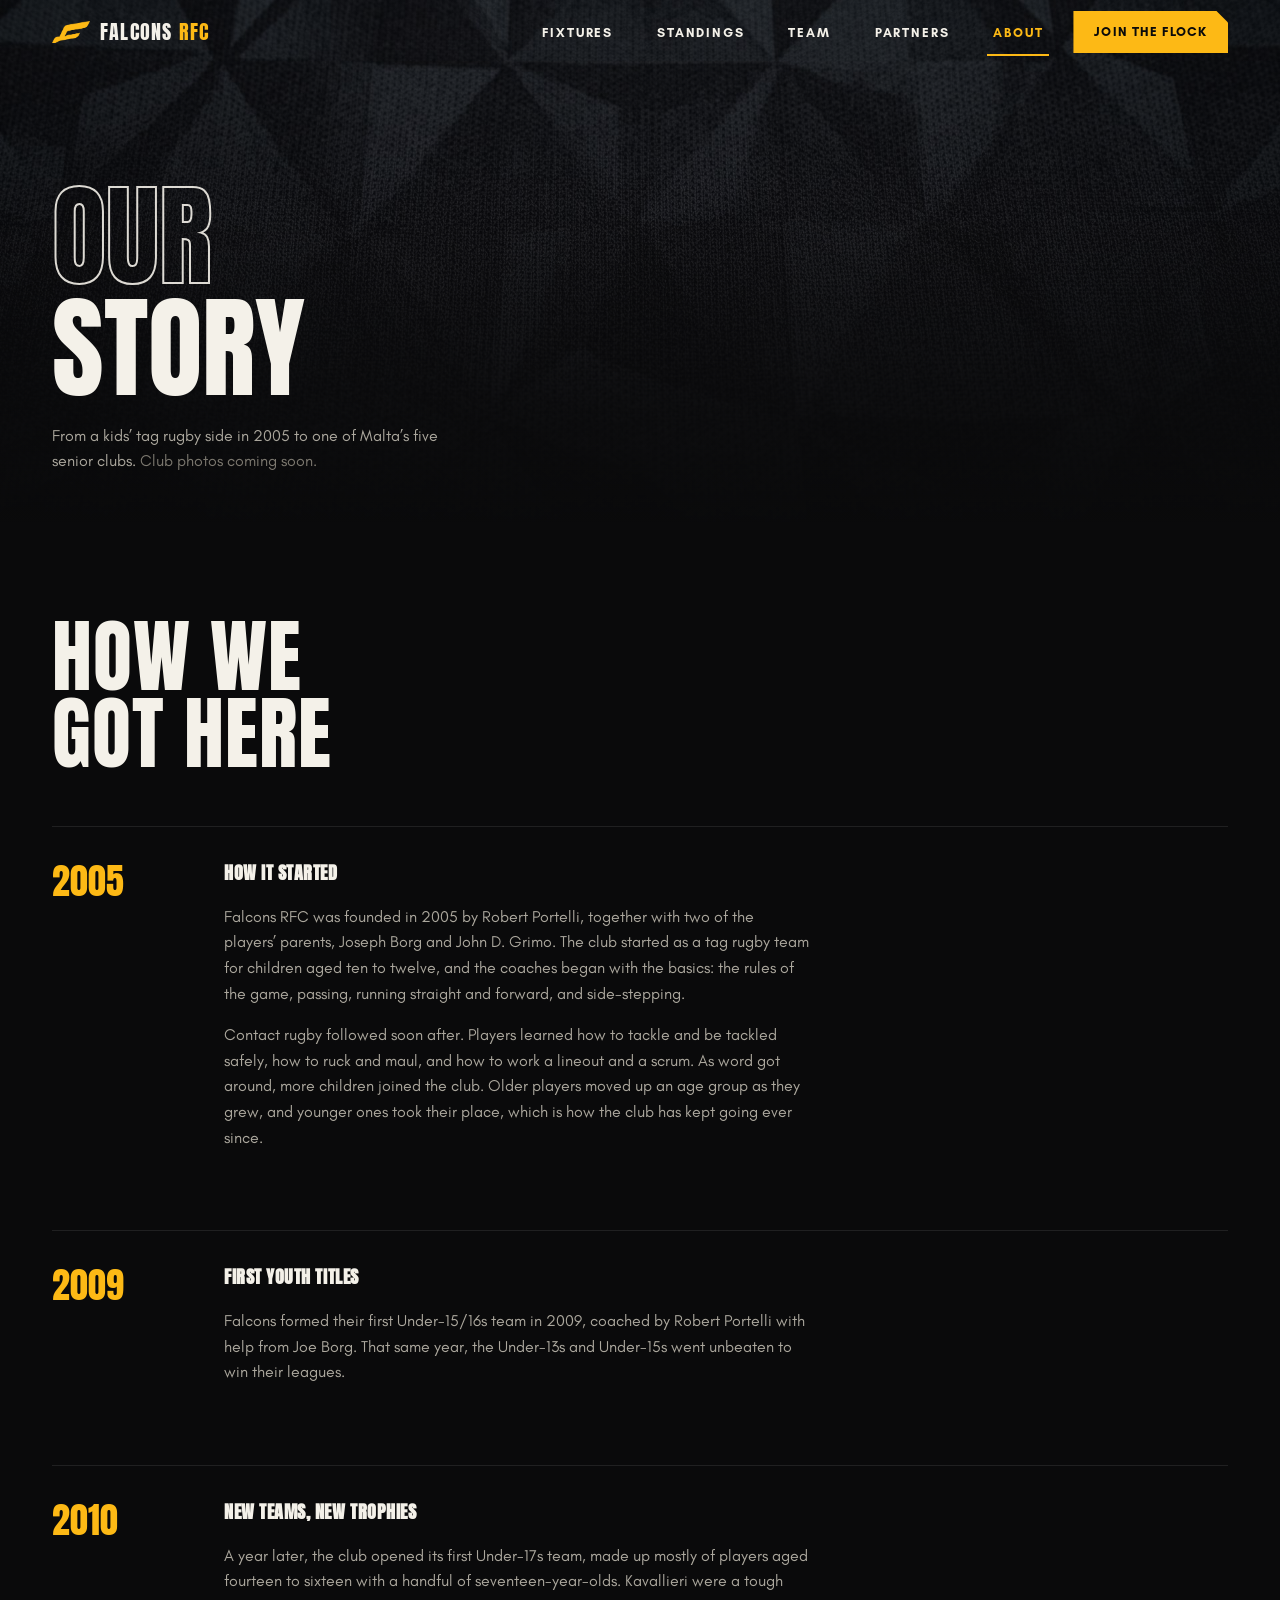
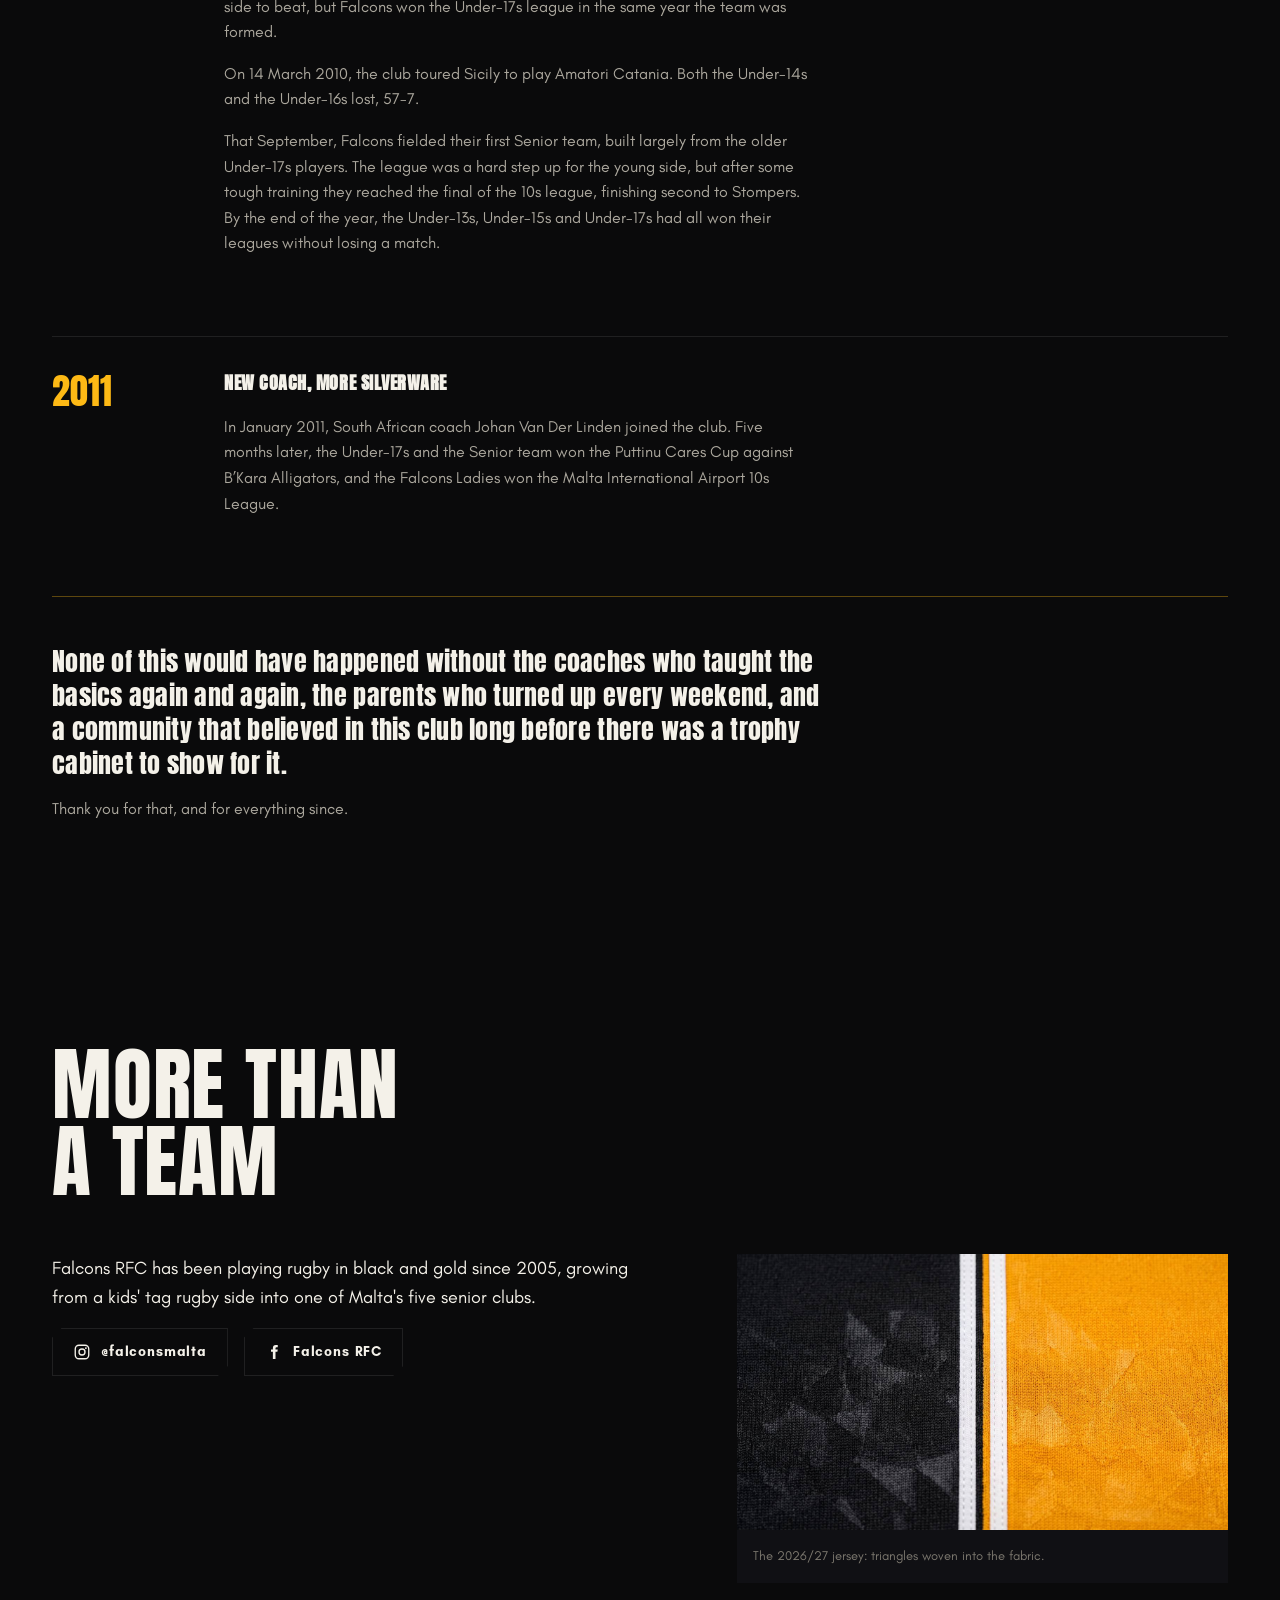
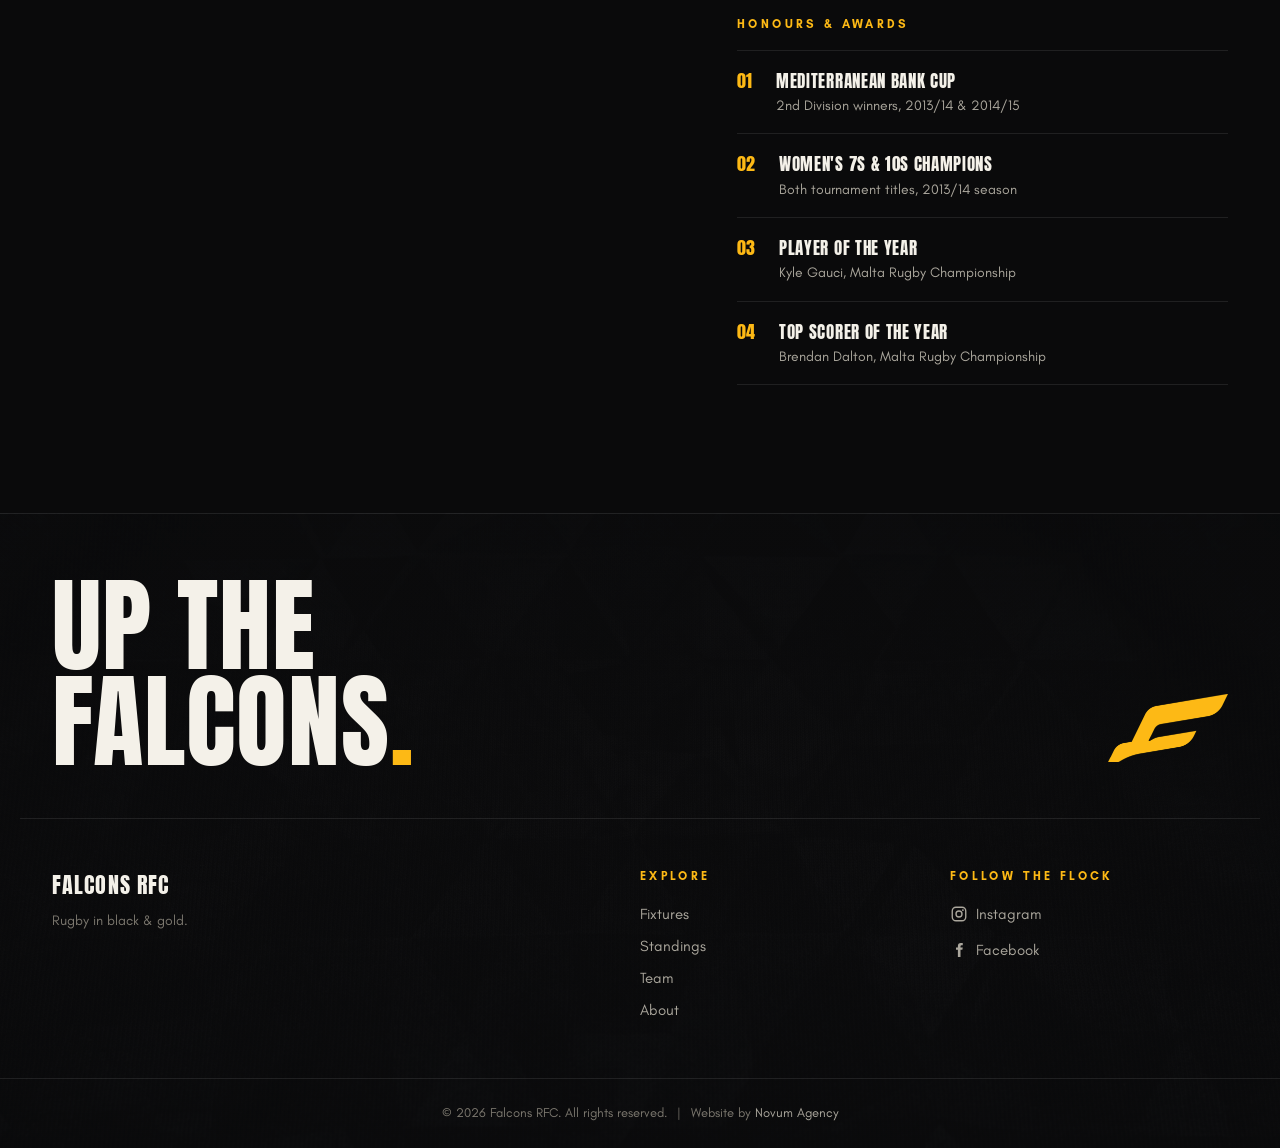
==== about.html @ f74b4ed5 "Add About Us page with humanized club history; move club section off homepage New about.html, built " ====
<!DOCTYPE html>
<html lang="en">
<head>
  <meta charset="UTF-8" />
  <meta name="viewport" content="width=device-width, initial-scale=1.0" />
  <title>About Us | Falcons RFC</title>
  <meta name="description" content="The story of Falcons RFC: from a kids' tag rugby side founded in 2005 to one of Malta's five senior rugby clubs." />
  <meta name="theme-color" content="#0A0A0B" />

  <!-- Open Graph -->
  <meta property="og:title" content="About Us | Falcons RFC" />
  <meta property="og:description" content="The story of Falcons RFC, from 2005 to today." />
  <meta property="og:type" content="website" />
  <meta property="og:url" content="https://isaacmagro1.github.io/falcons-rfc/about.html" />
  <meta property="og:image" content="https://isaacmagro1.github.io/falcons-rfc/assets/img/falcons-logo.png" />

  <link rel="icon" type="image/png" href="assets/img/favicon.png" />

  <link rel="preload" href="assets/fonts/anton-regular.woff2" as="font" type="font/woff2" crossorigin />
  <link rel="preload" href="assets/fonts/glacial-regular.woff2" as="font" type="font/woff2" crossorigin />

  <link rel="stylesheet" href="css/style.css" />
  <!-- Reveal/entrance styles only apply when JS will actually run them -->
  <script>document.documentElement.classList.add("js");</script>
</head>
<body>

  <a class="skip-link" href="#history">Skip to our story</a>

  <!-- ============ HEADER / NAV ============ -->
  <header class="site-header" id="top">
    <nav class="site-nav container" aria-label="Primary">
      <a class="nav-brand" href="index.html">
        <img src="assets/img/falcons-mark.png" alt="" width="44" height="25" />
        <span class="nav-brand__word">Falcons <em>RFC</em></span>
      </a>
      <ul class="nav-links">
        <li><a href="index.html#matches">Fixtures</a></li>
        <li><a href="index.html#standings">Standings</a></li>
        <li><a href="team.html">Team</a></li>
        <li><a href="index.html#sponsors">Partners</a></li>
        <li><a href="about.html" aria-current="page">About</a></li>
      </ul>
      <a class="btn btn--gold nav-cta" href="index.html#join">Join the flock</a>
      <button class="nav-burger" id="nav-burger" type="button"
              aria-expanded="false" aria-controls="menu-overlay" aria-label="Open menu">
        <span></span><span></span>
      </button>
    </nav>
  </header>

  <!-- Full-screen menu (mobile) -->
  <div class="menu-overlay" id="menu-overlay" hidden>
    <nav aria-label="Menu">
      <ul class="menu-overlay__links">
        <li style="--i:0"><a href="index.html#matches">Fixtures</a></li>
        <li style="--i:1"><a href="index.html#standings">Standings</a></li>
        <li style="--i:2"><a href="team.html">Team</a></li>
        <li style="--i:3"><a href="index.html#sponsors">Partners</a></li>
        <li style="--i:4"><a href="about.html">About</a></li>
      </ul>
    </nav>
    <div class="menu-overlay__foot" style="--i:5">
      <a class="btn btn--gold" href="index.html#join">Join the flock</a>
    </div>
  </div>

  <!-- ============ ABOUT HERO — a club photo lands here later ============ -->
  <section class="photo-hero" aria-label="About Falcons RFC">
    <!-- Drop a photo at assets/img/about/hero.jpg and it fills this band
         automatically; until then the jersey pattern holds the space -->
    <img class="photo-hero__photo" src="assets/img/about/hero.jpg"
         alt="Falcons RFC players and supporters"
         onerror="this.hidden=true;this.closest('.photo-hero').classList.add('no-photo');" />
    <div class="photo-hero__inner container">
      <h1 class="photo-hero__title">
        <span class="hero__mask"><span class="hero__line hero__line--outline">Our</span></span>
        <span class="hero__mask"><span class="hero__line">Story</span></span>
      </h1>
      <p class="photo-hero__sub" data-photo-note="Club photos coming soon.">From a kids&rsquo; tag rugby side in 2005 to one of Malta&rsquo;s five senior clubs.</p>
    </div>
  </section>

  <main>
    <!-- ============ CLUB HISTORY ============ -->
    <section class="section section--history" id="history" aria-labelledby="history-title">
      <div class="container">
        <header class="section-head">
          <h2 class="section-head__title" id="history-title">
            <span class="t-line"><span>How we<br />got here</span></span>
          </h2>
        </header>

        <div class="history">
          <div class="history__block reveal">
            <p class="history__year">2005</p>
            <div class="history__text">
              <h3 class="history__heading">How it started</h3>
              <p>Falcons RFC was founded in 2005 by Robert Portelli, together with two of the players&rsquo; parents, Joseph Borg and John D. Grimo. The club started as a tag rugby team for children aged ten to twelve, and the coaches began with the basics: the rules of the game, passing, running straight and forward, and side-stepping.</p>
              <p>Contact rugby followed soon after. Players learned how to tackle and be tackled safely, how to ruck and maul, and how to work a lineout and a scrum. As word got around, more children joined the club. Older players moved up an age group as they grew, and younger ones took their place, which is how the club has kept going ever since.</p>
            </div>
          </div>

          <div class="history__block reveal">
            <p class="history__year">2009</p>
            <div class="history__text">
              <h3 class="history__heading">First youth titles</h3>
              <p>Falcons formed their first Under-15/16s team in 2009, coached by Robert Portelli with help from Joe Borg. That same year, the Under-13s and Under-15s went unbeaten to win their leagues.</p>
            </div>
          </div>

          <div class="history__block reveal">
            <p class="history__year">2010</p>
            <div class="history__text">
              <h3 class="history__heading">New teams, new trophies</h3>
              <p>A year later, the club opened its first Under-17s team, made up mostly of players aged fourteen to sixteen with a handful of seventeen-year-olds. Kavallieri were a tough side to beat, but Falcons won the Under-17s league in the same year the team was formed.</p>
              <p>On 14 March 2010, the club toured Sicily to play Amatori Catania. Both the Under-14s and the Under-16s lost, 57-7.</p>
              <p>That September, Falcons fielded their first Senior team, built largely from the older Under-17s players. The league was a hard step up for the young side, but after some tough training they reached the final of the 10s league, finishing second to Stompers. By the end of the year, the Under-13s, Under-15s and Under-17s had all won their leagues without losing a match.</p>
            </div>
          </div>

          <div class="history__block reveal">
            <p class="history__year">2011</p>
            <div class="history__text">
              <h3 class="history__heading">New coach, more silverware</h3>
              <p>In January 2011, South African coach Johan Van Der Linden joined the club. Five months later, the Under-17s and the Senior team won the Puttinu Cares Cup against B&rsquo;Kara Alligators, and the Falcons Ladies won the Malta International Airport 10s League.</p>
            </div>
          </div>

          <div class="history__thanks reveal">
            <p>None of this would have happened without the coaches who taught the basics again and again, the parents who turned up every weekend, and a community that believed in this club long before there was a trophy cabinet to show for it.</p>
            <p>Thank you for that, and for everything since.</p>
          </div>
        </div>
      </div>
    </section>

    <!-- ============ THE CLUB TODAY ============ -->
    <section class="section section--club" id="club" aria-labelledby="club-title">
      <div class="container">
        <header class="section-head">
          <h2 class="section-head__title" id="club-title">
            <span class="t-line"><span>More than<br />a team</span></span>
          </h2>
        </header>

        <div class="club-grid">
          <div class="club-copy">
            <div class="club-about" id="club-about">
              <!-- Paragraphs rendered from data/team-info.json -->
            </div>
            <div class="club-social" id="club-social">
              <!-- Social links rendered from data/team-info.json -->
            </div>
          </div>

          <div class="club-side">
            <figure class="club-photo reveal reveal--clip">
              <img src="assets/img/jersey-detail.jpg"
                   alt="Close-up of the Falcons jersey: black and gold panels split by twin white stripes"
                   loading="lazy" width="1400" height="787" />
              <figcaption>The 2026/27 jersey: triangles woven into the fabric.</figcaption>
            </figure>
            <h3 class="club-side__label">Honours &amp; awards</h3>
            <ol class="honours" id="club-honours">
              <!-- Honour rows rendered from data/team-info.json -->
            </ol>
          </div>
        </div>
      </div>
    </section>
  </main>

  <!-- ============ FOOTER ============ -->
  <footer class="site-footer">
    <div class="container footer-hero">
      <p class="footer-hero__line reveal">Up the<br />Falcons<span>.</span></p>
      <img class="footer-hero__mark reveal" src="assets/img/falcons-mark.png" alt="" width="120" height="67" loading="lazy" />
    </div>
    <div class="container footer-grid">
      <div class="footer-brand">
        <p class="footer-brand__name">Falcons RFC</p>
        <p class="footer-brand__line">Rugby in black &amp; gold.</p>
      </div>
      <nav class="footer-col" aria-label="Footer">
        <h3>Explore</h3>
        <ul>
          <li><a href="index.html#matches">Fixtures</a></li>
          <li><a href="index.html#standings">Standings</a></li>
          <li><a href="team.html">Team</a></li>
          <li><a href="about.html">About</a></li>
        </ul>
      </nav>
      <div class="footer-col" id="footer-social">
        <h3>Follow the Flock</h3>
        <ul>
          <!-- Social links rendered by JS -->
        </ul>
      </div>
    </div>
    <div class="footer-legal">
      <div class="container footer-legal__inner">
        <p><span class="footer-legal__part">&copy; <span id="footer-year">2026</span> Falcons RFC. All rights reserved.</span> <span class="footer-legal__sep" aria-hidden="true">|</span> <span class="footer-legal__part">Website by <a href="https://www.novummarketing.co/" target="_blank" rel="noopener">Novum Agency</a></span></p>
      </div>
    </div>
  </footer>

  <noscript>
    <div class="noscript-note">
      <p>This page needs JavaScript to show the club&rsquo;s story and honours.</p>
    </div>
  </noscript>

  <!-- Inline copy of data/*.json for file:// viewing; synced with index.html -->
  <script type="application/json" id="fallback-data">
  {"matches":{"season":"2026/27","note":"Fixture list, kick-off times and venues from the club's final 2026/27 fixtures sheet.","matches":[{"id":"mrc-md1","competition":"Malta Rugby Championship","round":"Matchday 1","date":"2026-10-10","time":"13:30","opponent":"UM Wolves","venue":"Marsa Rugby Football Pitch","home":false},{"id":"mrc-md3","competition":"Malta Rugby Championship","round":"Matchday 3","date":"2026-10-24","time":"13:30","opponent":"Overseas","venue":"New Hibs Ground","home":false},{"id":"mrc-md4","competition":"Malta Rugby Championship","round":"Matchday 4","date":"2026-11-21","time":"15:45","opponent":"Stompers","venue":"Marsa Rugby Football Pitch","home":true},{"id":"mrc-md5","competition":"Malta Rugby Championship","round":"Matchday 5","date":"2026-11-28","time":"15:45","opponent":"Kavallieri","venue":"Marsa Rugby Football Pitch","home":false},{"id":"mrc-md6","competition":"Malta Rugby Championship","round":"Matchday 6","date":"2026-12-05","time":"15:45","opponent":"UM Wolves","venue":"New Hibs Ground","home":true},{"id":"mrc-md8","competition":"Malta Rugby Championship","round":"Matchday 8","date":"2027-01-09","time":"15:45","opponent":"Overseas","venue":"Marsa Rugby Football Pitch","home":true},{"id":"mrc-md9","competition":"Malta Rugby Championship","round":"Matchday 9","date":"2027-01-16","time":"13:30","opponent":"Stompers","venue":"New Hibs Ground","home":true},{"id":"mrc-md10","competition":"Malta Rugby Championship","round":"Matchday 10","date":"2027-01-23","time":"13:30","opponent":"Kavallieri","venue":"Marsa Rugby Football Pitch","home":true},{"id":"mrc-md11","competition":"Malta Rugby Championship","round":"Matchday 11","date":"2027-01-30","time":"13:30","opponent":"UM Wolves","venue":"New Hibs Ground","home":false},{"id":"mrc-md13","competition":"Malta Rugby Championship","round":"Matchday 13","date":"2027-03-06","time":"13:30","opponent":"Overseas","venue":"Marsa Rugby Football Pitch","home":false},{"id":"mrc-md14","competition":"Malta Rugby Championship","round":"Matchday 14","date":"2027-03-13","time":"15:45","opponent":"Stompers","venue":"Marsa Rugby Football Pitch","home":true},{"id":"mrc-md15","competition":"Malta Rugby Championship","round":"Matchday 15","date":"2027-03-20","time":"15:45","opponent":"Kavallieri","venue":"Marsa Rugby Football Pitch","home":false},{"id":"cup-sf","competition":"Prestige Cup","round":"Semi-final","date":"2027-04-10","time":null,"opponent":null,"venue":null,"home":null,"note":"Pairings decided during the season"},{"id":"cup-final","competition":"Prestige Cup","round":"Final","date":"2027-04-24","time":"15:45","opponent":null,"venue":"Marsa Rugby Football Pitch","home":null}]},"sponsors":{"note":"Roster and logo files from the club's Sponsorship Logos folder. Set \"website\" to link a sponsor out.","sponsors":[{"name":"Dalton Reefers","tier":"main","tagline":"Season 2026/27","logo":"assets/img/sponsors/dalton-reefers.png","website":null},{"name":"Cisk","tier":"partner","tagline":null,"logo":"assets/img/sponsors/cisk.png","website":null},{"name":"Deefort","tier":"partner","tagline":"Official Kit Partner","logo":"assets/img/sponsors/deefort.png","website":null},{"name":"San Paolo Naufrago","tier":"partner","tagline":null,"logo":"assets/img/sponsors/san-paolo-naufrago.png","website":null},{"name":"Portughes","tier":"partner","tagline":null,"logo":"assets/img/sponsors/portughes.png","website":null},{"name":"Prestige","tier":"partner","tagline":"Prestige Cup Partner","logo":"assets/img/sponsors/prestige.png","website":null},{"name":"Lemon Soda","tier":"partner","tagline":null,"logo":"assets/img/sponsors/lemon-soda.png","website":null},{"name":"Martina's","tier":"partner","tagline":null,"logo":"assets/img/sponsors/martinas.png","website":null},{"name":"Heels & Keys","tier":"partner","tagline":"Key Cutting & Shoe Repair","logo":"assets/img/sponsors/heels-keys.png","website":null},{"name":"Novum","tier":"partner","tagline":null,"logo":"assets/img/sponsors/novum.png","website":"https://www.novummarketing.co/"},{"name":"Adura","tier":"partner","tagline":null,"logo":"assets/img/sponsors/adura.png","website":null},{"name":"Training Room","tier":"partner","tagline":null,"logo":"assets/img/sponsors/training-room.png","website":null}]},"teamInfo":{"name":"Falcons RFC","shortName":"Falcons","location":"San Pawl il-Baħar, Malta","colors":"Black & Gold","league":"Malta Rugby Championship","cup":"Prestige Cup","grounds":["Marsa Rugby Football Pitch","New Hibs Ground"],"about":["Falcons RFC has been playing rugby in black and gold since 2005, growing from a kids' tag rugby side into one of Malta's five senior clubs."],"honours":[{"title":"Mediterranean Bank Cup","detail":"2nd Division winners, 2013/14 & 2014/15"},{"title":"Women's 7s & 10s Champions","detail":"Both tournament titles, 2013/14 season"},{"title":"Player of the Year","detail":"Kyle Gauci, Malta Rugby Championship"},{"title":"Top Scorer of the Year","detail":"Brendan Dalton, Malta Rugby Championship"}],"social":[{"platform":"Instagram","handle":"@falconsmalta","url":"https://instagram.com/falconsmalta"},{"platform":"Facebook","handle":"Falcons RFC","url":"https://facebook.com/FalconsRFC"}],"whatsapp":null},"standings":{"season":"2026/27","updated":null,"note":"The league kicks off on 10 October. Table updates through the season.","table":[{"team":"Falcons","played":0,"won":0,"drawn":0,"lost":0,"pf":0,"pa":0,"bp":0,"points":0},{"team":"Kavallieri","played":0,"won":0,"drawn":0,"lost":0,"pf":0,"pa":0,"bp":0,"points":0},{"team":"Overseas","played":0,"won":0,"drawn":0,"lost":0,"pf":0,"pa":0,"bp":0,"points":0},{"team":"Stompers","played":0,"won":0,"drawn":0,"lost":0,"pf":0,"pa":0,"bp":0,"points":0},{"team":"UM Wolves","played":0,"won":0,"drawn":0,"lost":0,"pf":0,"pa":0,"bp":0,"points":0}]},"playerStats":{"season":"2026/27","updated":null,"note":"Stats update through the season. Zeros until the league kicks off on 10 October.","players":[],"fields":"Per player: name (exactly as in squad.json), games, minutes, tries, conversions, yellow, red. Points = tries x 5 + conversions x 2, computed automatically."},"squad":{"season":"2026/27","units":[{"unit":"Forwards","positions":[{"position":"Loosehead Props","players":["Andrea Borg","Kyle Micallef","Vince Farrugia","David Agius"]},{"position":"Hookers","players":["Nicholas Azzopardi","Gabriel Scicluna"]},{"position":"Tighthead Props","players":["Terence Galdes","Clive Sciberras"]},{"position":"Second Rows","players":["Martin Barbara","George Elliott","Alexander Role","Cormac Dennehy","Marc Ellis Hooley"]},{"position":"Flankers","players":["Aiden Demicoli","Ryan Felice","Andrew Vella","Mattia Borg"]},{"position":"Number 8","players":["Dimitrije Avramovic","Liam Scicluna"]}]},{"unit":"Backs","positions":[{"position":"Scrum Half","players":["Shehan Sheyamantha","Micheal Buys"]},{"position":"Fly Half","players":["Kyle Gauci","Antoine Barbet","Simon Leymarie"]},{"position":"Centre","players":["Alvaro Moreno","Brendan Dalton","Gary O'Sullivan"]},{"position":"Wing","players":["Ernest Degabriele","Kane Tippett","Henry Pearman","Kristian Sammut","Aidan Isherwood","Jeremy Borg Micallef","Tommy Debono","Harry Waswa"]},{"position":"Fullback","players":["Clement Gruyer","Antoine Chedo","Guillaume Boulvais"]}]}]}}
  </script>

  <script src="js/script.js" defer></script>
</body>
</html>
---- css/style.css ----
/* ==========================================================================
   FALCONS RFC — style.css
   Design system: see design.md
   Structure:
     1. Fonts             6. Menu overlay      11. Sponsors
     2. Tokens & reset    7. Hero              12. The Club
     3. Utilities         8. Marquee           13. Banner
     4. Buttons           9. Fixtures (gold)   14. Footer
     5. Header / Nav     10. Stats             15. Motion & a11y
   ========================================================================== */

/* --------------------------------------------------------------------------
   1. FONTS (self-hosted, WOFF2, swap so text is never invisible)
   -------------------------------------------------------------------------- */
@font-face {
  font-family: "Anton";
  src: url("../assets/fonts/anton-regular.woff2") format("woff2");
  font-weight: 400;
  font-style: normal;
  font-display: swap;
}
@font-face {
  font-family: "Glacial Indifference";
  src: url("../assets/fonts/glacial-regular.woff2") format("woff2");
  font-weight: 400;
  font-style: normal;
  font-display: swap;
}
@font-face {
  font-family: "Glacial Indifference";
  src: url("../assets/fonts/glacial-bold.woff2") format("woff2");
  font-weight: 700;
  font-style: normal;
  font-display: swap;
}

/* --------------------------------------------------------------------------
   2. TOKENS & RESET
   -------------------------------------------------------------------------- */
:root {
  /* Brand colours — gold sampled from the official Falcons logo (#FDB915) */
  --gold:        #FDB915;
  --gold-bright: #FFC531;
  --gold-deep:   #D99C00;

  /* Blacks & surfaces */
  --black:   #0A0A0B;
  --ink-900: #101014;
  --ink-800: #17171D;
  --ink-700: #202028;

  /* Text on dark */
  --text:       #F4F1E9;
  --text-muted: #ABA79D;
  --text-faint: #7C786F;

  /* Text on the gold field */
  --on-gold:       #0A0A0B;
  --on-gold-muted: rgba(10, 10, 11, 0.66);
  --on-gold-line:  rgba(10, 10, 11, 0.22);

  /* Lines & glows */
  --line:      rgba(255, 255, 255, 0.09);
  --line-gold: rgba(253, 185, 21, 0.35);
  --glow-gold: 0 0 0 1px rgba(253, 185, 21, 0.55), 0 12px 40px -12px rgba(253, 185, 21, 0.35);

  /* Type */
  --font-display: "Anton", "Arial Narrow", sans-serif;
  --font-body: "Glacial Indifference", "Helvetica Neue", Arial, sans-serif;

  /* Spacing — 8px scale */
  --s-1: 0.5rem;   /* 8  */
  --s-2: 1rem;     /* 16 */
  --s-3: 1.5rem;   /* 24 */
  --s-4: 2rem;     /* 32 */
  --s-5: 3rem;     /* 48 */
  --s-6: 4rem;     /* 64 */
  --s-7: 6rem;     /* 96 */
  --s-8: 8rem;     /* 128 */

  /* Layout */
  --container: 1240px;
  --gutter: 1rem;
  --header-h: 4rem;

  /* Card corner notch — the triangle motif, cut into corners */
  --notch: 16px;

  /* Motion — strong custom curves; built-in CSS easings are too weak.
     UI transitions stay under 300ms so the site always feels responsive. */
  --ease-out: cubic-bezier(0.23, 1, 0.32, 1);      /* entrances, hovers, releases */
  --ease-in-out: cubic-bezier(0.77, 0, 0.175, 1);  /* on-screen movement */
  --t-press: 140ms;  /* button press feedback */
  --t-fast: 200ms;   /* hovers, small state changes */
  --t-move: 380ms;   /* larger movement */
}

*,
*::before,
*::after {
  box-sizing: border-box;
  margin: 0;
  padding: 0;
}

html {
  scroll-behavior: smooth;
  /* Fixed header height — keeps anchor targets clear of the nav */
  scroll-padding-top: 4.75rem;
  /* Lock horizontal panning — clip beats hidden because it can't become
     a scroll container (iOS Safari respects it on both roots) */
  overflow-x: hidden;
  overflow-x: clip;
}

body {
  font-family: var(--font-body);
  font-size: 1rem;
  line-height: 1.6;
  color: var(--text);
  background-color: var(--black);
  -webkit-font-smoothing: antialiased;
  overflow-x: hidden;
  overflow-x: clip;
}

img {
  max-width: 100%;
  height: auto;
  display: block;
}

ul, ol {
  list-style: none;
}

/* The hidden attribute always wins, even over display:flex components */
[hidden] {
  display: none !important;
}

a {
  color: var(--gold);
  text-decoration: none;
}

/* Kill the legacy 300ms tap delay on touch browsers */
a,
button {
  touch-action: manipulation;
}

:focus-visible {
  outline: 2px solid var(--gold);
  outline-offset: 3px;
  border-radius: 2px;
}

::selection {
  background: var(--gold);
  color: var(--black);
}

/* --------------------------------------------------------------------------
   3. UTILITIES
   -------------------------------------------------------------------------- */
.container {
  width: 100%;
  max-width: var(--container);
  margin-inline: auto;
  padding-inline: var(--gutter);
}

@media (min-width: 768px) {
  :root { --gutter: 2rem; }
}

.visually-hidden {
  position: absolute;
  width: 1px;
  height: 1px;
  padding: 0;
  margin: -1px;
  overflow: hidden;
  clip: rect(0 0 0 0);
  white-space: nowrap;
  border: 0;
}

.skip-link {
  position: absolute;
  top: -100%;
  left: var(--s-2);
  z-index: 400;
  padding: var(--s-1) var(--s-2);
  background: var(--gold);
  color: var(--black);
  font-weight: 700;
  transition: top var(--t-fast) var(--ease-out);
}
.skip-link:focus {
  top: var(--s-2);
}

/* Section rhythm */
.section {
  padding-block: var(--s-6) var(--s-7);
}
@media (min-width: 768px) {
  .section { padding-block: var(--s-7) var(--s-8); }
}

/* Section headers — editorial: numbered eyebrow, huge left-set display title */
.section-head {
  margin-bottom: var(--s-5);
}
.section-head__row {
  display: flex;
  align-items: flex-end;
  justify-content: space-between;
  gap: var(--s-3);
}
.section-head__eyebrow {
  font-weight: 700;
  font-size: 0.8125rem;
  letter-spacing: 0.35em;
  text-transform: uppercase;
  color: var(--gold);
  margin-bottom: var(--s-2);
}
.section-head__title {
  font-family: var(--font-display);
  font-weight: 400;
  font-size: clamp(2.75rem, 8vw, 5rem);
  line-height: 0.96;
  letter-spacing: 0.01em;
  text-transform: uppercase;
  text-wrap: balance;
}
.section-head__sub {
  margin-top: var(--s-3);
  color: var(--text-muted);
  max-width: 52ch;
}

/* Line-mask reveal for display titles: the text slides up from behind
   its own baseline. Transition (not keyframes) so it stays interruptible.
   Hidden states are scoped to .js (set by an inline <head> script) so
   nothing is ever invisible when JavaScript doesn't run. */
.t-line {
  display: block;
  overflow: hidden;
  padding-block-end: 0.08em; /* keep descenders un-clipped */
}
.t-line > span {
  display: block;
  transition: transform 700ms var(--ease-out);
}
.js .t-line > span {
  transform: translateY(112%);
}
.js .t-line.is-visible > span {
  transform: translateY(0);
}

/* Scroll-reveal — animation (not transition) so it can never fight the
   hover/press transitions that live on the same elements. JS staggers
   siblings via --reveal-delay (45ms steps). Runs once per element. */
.js .reveal {
  opacity: 0;
}
.reveal.is-visible {
  opacity: 1;
  animation: reveal-in 500ms var(--ease-out) both;
  animation-delay: var(--reveal-delay, 0ms);
}
@keyframes reveal-in {
  from {
    opacity: 0;
    transform: translateY(14px);
  }
  to {
    opacity: 1;
    transform: translateY(0);
  }
}

/* Image clip reveal — the photo wipes up from its bottom edge */
.reveal--clip.is-visible {
  animation: reveal-clip 800ms var(--ease-out) both;
  animation-delay: var(--reveal-delay, 0ms);
}
@keyframes reveal-clip {
  from {
    opacity: 1;
    clip-path: inset(100% 0 0 0);
    transform: none;
  }
  to {
    opacity: 1;
    clip-path: inset(0 0 0 0);
    transform: none;
  }
}


/* --------------------------------------------------------------------------
   4. BUTTONS
   -------------------------------------------------------------------------- */
.btn {
  display: inline-block;
  padding: 0.875rem 1.75rem;
  font-family: var(--font-body);
  font-weight: 700;
  font-size: 0.9375rem;
  letter-spacing: 0.08em;
  text-transform: uppercase;
  border: 1px solid transparent;
  cursor: pointer;
  transition: transform var(--t-press) var(--ease-out),
              background-color var(--t-fast) ease,
              color var(--t-fast) ease,
              border-color var(--t-fast) ease;
  /* Notched top-right corner — brand triangle motif */
  clip-path: polygon(0 0, calc(100% - 12px) 0, 100% 12px, 100% 100%, 0 100%);
}
/* Press feedback: the interface confirms it heard you */
.btn:active {
  transform: scale(0.97);
}
@media (hover: hover) and (pointer: fine) {
  .btn:hover {
    transform: translateY(-2px);
  }
  .btn:active {
    transform: translateY(0) scale(0.97);
  }
}

.btn--gold {
  background: var(--gold);
  color: var(--black);
}
.btn--gold:hover {
  background: var(--gold-bright);
}

.btn--ghost {
  border-color: rgba(244, 241, 233, 0.4);
  color: var(--text);
}
.btn--ghost:hover {
  border-color: var(--gold);
  color: var(--gold);
}

.btn--dark {
  background: var(--black);
  border-color: var(--gold);
  color: var(--gold);
}
.btn--dark:hover {
  background: var(--gold);
  color: var(--black);
}

/* --------------------------------------------------------------------------
   5. HEADER / NAV
   -------------------------------------------------------------------------- */
.site-header {
  position: fixed;
  inset: 0 0 auto 0;
  z-index: 200;
  border-bottom: 1px solid transparent;
  transition: background-color var(--t-fast) ease,
              border-color var(--t-fast) ease;
}
.site-header.is-scrolled {
  background: rgba(10, 10, 11, 0.9);
  -webkit-backdrop-filter: blur(14px);
  backdrop-filter: blur(14px);
  border-bottom-color: var(--line);
}


.site-nav {
  display: flex;
  align-items: center;
  gap: var(--s-3);
  height: var(--header-h);
}

.nav-brand {
  display: flex;
  align-items: center;
  gap: 0.625rem;
  margin-right: auto;
}
.nav-brand img {
  width: 2.375rem;
}
.nav-brand__word {
  font-family: var(--font-display);
  font-size: 1.25rem;
  letter-spacing: 0.06em;
  text-transform: uppercase;
  color: var(--text);
}
.nav-brand__word em {
  font-style: normal;
  color: var(--gold);
}

.nav-links {
  display: flex;
  gap: var(--s-4);
}
.nav-links a {
  font-weight: 700;
  font-size: 0.8125rem;
  letter-spacing: 0.14em;
  text-transform: uppercase;
  color: var(--text);
  /* ≥44px tap target inside the 64px bar */
  padding: 0.875rem 0.375rem;
  border-bottom: 2px solid transparent;
  transition: color 150ms ease, border-color 150ms ease;
}
@media (hover: hover) and (pointer: fine) {
  .nav-links a:hover {
    color: var(--gold);
    border-bottom-color: var(--gold);
  }
}
/* Scrollspy marks the section in view; team.html marks itself as page */
.nav-links a[aria-current] {
  color: var(--gold);
  border-bottom-color: var(--gold);
}

.nav-cta {
  padding: 0.625rem 1.25rem;
  font-size: 0.8125rem;
}

/* Burger — mobile only */
.nav-burger {
  display: none;
  position: relative;
  width: 2.75rem;
  height: 2.75rem;
  background: transparent;
  border: 1px solid var(--line);
  cursor: pointer;
  clip-path: polygon(8px 0, 100% 0, 100% calc(100% - 8px), calc(100% - 8px) 100%, 0 100%, 0 8px);
  transition: transform var(--t-press) var(--ease-out), border-color var(--t-fast) ease;
}
.nav-burger:active {
  transform: scale(0.94);
}
.nav-burger span {
  position: absolute;
  left: 50%;
  top: 50%;
  width: 1.25rem;
  height: 2px;
  background: var(--text);
  transition: transform 280ms var(--ease-out), background-color var(--t-fast) ease;
}
.nav-burger span:nth-child(1) { transform: translate(-50%, calc(-50% - 4px)); }
.nav-burger span:nth-child(2) { transform: translate(-50%, calc(-50% + 4px)); }
.nav-burger[aria-expanded="true"] {
  border-color: var(--line-gold);
}
.nav-burger[aria-expanded="true"] span {
  background: var(--gold);
}
.nav-burger[aria-expanded="true"] span:nth-child(1) { transform: translate(-50%, -50%) rotate(45deg); }
.nav-burger[aria-expanded="true"] span:nth-child(2) { transform: translate(-50%, -50%) rotate(-45deg); }

@media (max-width: 767px) {
  .nav-links,
  .nav-cta { display: none; }
  .nav-burger { display: block; }
}

/* --------------------------------------------------------------------------
   6. MENU OVERLAY (mobile)
   -------------------------------------------------------------------------- */
.menu-overlay {
  position: fixed;
  inset: 0;
  z-index: 150;
  display: flex;
  flex-direction: column;
  justify-content: space-between;
  padding: calc(var(--header-h) + 3rem) var(--gutter) var(--s-5);
  background:
    linear-gradient(180deg, rgba(10, 10, 11, 0.96), rgba(10, 10, 11, 0.99)),
    url("../assets/img/pattern-hero.jpg") center / cover no-repeat;
  opacity: 0;
  visibility: hidden;
  transition: opacity 320ms var(--ease-out), visibility 0s linear 320ms;
}
.menu-overlay.is-open {
  opacity: 1;
  visibility: visible;
  transition: opacity 320ms var(--ease-out);
}

.menu-overlay__links li {
  border-bottom: 1px solid var(--line);
}
.menu-overlay__links a {
  display: flex;
  align-items: baseline;
  gap: var(--s-2);
  padding-block: var(--s-2);
  font-family: var(--font-display);
  font-size: clamp(2.5rem, 11vw, 3.5rem);
  line-height: 1.1;
  letter-spacing: 0.02em;
  text-transform: uppercase;
  color: var(--text);
  transition: color var(--t-fast) ease;
}
.menu-overlay__links a:active {
  color: var(--gold);
}

.menu-overlay__foot {
  display: grid;
  gap: var(--s-2);
  justify-items: start;
}
.menu-overlay__foot p {
  font-weight: 700;
  font-size: 0.75rem;
  letter-spacing: 0.28em;
  text-transform: uppercase;
  color: var(--text-faint);
}

/* Staggered entrance for the overlay content */
.menu-overlay li,
.menu-overlay__foot {
  opacity: 0;
  transform: translateY(18px);
  transition: opacity 360ms var(--ease-out), transform 360ms var(--ease-out);
}
.menu-overlay.is-open li,
.menu-overlay.is-open .menu-overlay__foot {
  opacity: 1;
  transform: translateY(0);
  transition-delay: calc(60ms + var(--i, 0) * 55ms);
}

/* --------------------------------------------------------------------------
   7. HERO
   -------------------------------------------------------------------------- */
.hero {
  position: relative;
  min-height: 100svh;
  display: flex;
  flex-direction: column;
  overflow: hidden;
  background: var(--black);
}

/* Living background: the canvas triangle field over a gradient floor
   (the floor is all a no-JS visitor sees, and it still reads on-brand) */
.hero__bg {
  position: absolute;
  inset: 0;
  z-index: 0;
  background:
    radial-gradient(110% 50% at 78% 100%,
      rgba(253, 185, 21, 0.14) 0%,
      rgba(253, 185, 21, 0) 60%),
    linear-gradient(160deg, #101014 0%, #0A0A0B 55%, #0D0C09 100%);
}
.hero__canvas {
  position: absolute;
  inset: 0;
  width: 100%;
  height: 100%;
}

/* Giant kinetic wordmark — slides with the scroll behind the content */
.hero__watermark {
  position: absolute;
  z-index: 0;
  left: -0.04em;
  bottom: 2.5rem;
  font-family: var(--font-display);
  font-size: clamp(7rem, 24vw, 21rem);
  line-height: 0.8;
  letter-spacing: 0.01em;
  text-transform: uppercase;
  white-space: nowrap;
  color: transparent;
  -webkit-text-stroke: 1px rgba(244, 241, 233, 0.14);
  pointer-events: none;
  user-select: none;
  will-change: transform;
}
@supports not (-webkit-text-stroke: 1px #fff) {
  .hero__watermark { color: rgba(244, 241, 233, 0.05); }
}

.hero__inner {
  position: relative;
  z-index: 1;
  flex: 1;
  display: grid;
  align-content: center;
  gap: var(--s-5);
  padding-block: calc(var(--header-h) + 4.5rem) var(--s-6);
}
@media (min-width: 1024px) {
  .hero__inner {
    grid-template-columns: minmax(0, 7fr) minmax(0, 5fr);
    align-items: center;
    gap: var(--s-6);
  }
}

/* One-time entrance. Title lines slide out of clipped masks (print-press
   feel); the rest fades up. Last element settles ~800ms. */
.hero__eyebrow,
.hero__tagline,
.hero__actions,
.hero-card {
  animation: reveal-in 600ms var(--ease-out) both;
}
.hero__mask {
  display: block;
  overflow: hidden;
  padding-block-end: 0.06em;
}
.hero__mask .hero__line {
  animation: line-up 750ms var(--ease-out) both;
}
.hero__mask:nth-child(1) .hero__line { animation-delay: 80ms; }
.hero__mask:nth-child(2) .hero__line { animation-delay: 170ms; }
.hero__tagline  { animation-delay: 300ms; }
.hero__actions  { animation-delay: 370ms; }
.hero-card      { animation-delay: 440ms; }
@keyframes line-up {
  from { transform: translateY(112%); }
  to   { transform: translateY(0); }
}

.hero__eyebrow {
  display: flex;
  align-items: center;
  gap: 0.75rem;
  font-weight: 700;
  font-size: 0.8125rem;
  letter-spacing: 0.32em;
  text-transform: uppercase;
  color: var(--gold);
  margin-bottom: var(--s-3);
}

.hero__title {
  font-family: var(--font-display);
  font-weight: 400;
  font-size: clamp(3.25rem, 13.5vw, 8.25rem);
  line-height: 0.94;
  letter-spacing: 0.005em;
  text-transform: uppercase;
}
.hero__line {
  display: block;
}
/* Outlined first line — print-poster contrast against the solid second line */
.hero__line--outline {
  color: transparent;
  -webkit-text-stroke: 2px rgba(244, 241, 233, 0.9);
}
@supports not (-webkit-text-stroke: 2px #fff) {
  .hero__line--outline { color: var(--text); }
}
.hero__title .gold {
  font-style: normal;
  color: var(--gold);
}
.hero__title .amp {
  font-style: normal;
  color: var(--text-faint);
}

.hero__tagline {
  margin-top: var(--s-3);
  color: var(--text-muted);
  font-size: clamp(0.9375rem, 2.5vw, 1.125rem);
  max-width: 44ch;
}

.hero__actions {
  display: flex;
  flex-wrap: wrap;
  gap: var(--s-2);
  margin-top: var(--s-4);
}

/* ---- Next-match card (docked right on desktop) ---- */
.hero-card {
  justify-self: start;
  width: min(100%, 400px);
  padding: var(--s-3);
  background: rgba(16, 16, 20, 0.82);
  -webkit-backdrop-filter: blur(10px);
  backdrop-filter: blur(10px);
  border: 1px solid var(--line);
  box-shadow: inset 0 1px 0 rgba(255, 255, 255, 0.05);
  clip-path: polygon(
    0 0,
    calc(100% - var(--notch)) 0,
    100% var(--notch),
    100% 100%,
    var(--notch) 100%,
    0 calc(100% - var(--notch))
  );
}
@media (min-width: 1024px) {
  .hero-card { justify-self: end; }
}
.hero-card__label {
  display: inline-block;
  padding: 0.25rem 0.75rem;
  margin-bottom: var(--s-2);
  background: var(--gold);
  color: var(--black);
  font-weight: 700;
  font-size: 0.6875rem;
  letter-spacing: 0.22em;
  text-transform: uppercase;
  clip-path: polygon(6px 0, 100% 0, 100% 100%, 0 100%, 0 6px);
}
.hero-card__label--today {
  animation: badge-pulse 2s ease infinite;
}
.hero-card__comp {
  display: flex;
  align-items: center;
  justify-content: space-between;
  gap: var(--s-1);
  font-weight: 700;
  font-size: 0.6875rem;
  letter-spacing: 0.18em;
  text-transform: uppercase;
  color: var(--text-faint);
  margin-bottom: var(--s-2);
}
.hero-card__teams {
  display: grid;
  grid-template-columns: 1fr auto 1fr;
  align-items: center;
  gap: var(--s-2);
  padding-block: var(--s-2);
}
.hero-card__meta {
  display: grid;
  gap: 0.375rem;
  padding-top: var(--s-2);
  border-top: 1px solid var(--line);
  font-size: 0.875rem;
  color: var(--text-muted);
}
.hero-card__meta strong {
  color: var(--text);
}
.hero-card__link {
  display: inline-block;
  margin-top: var(--s-2);
  font-weight: 700;
  font-size: 0.8125rem;
  letter-spacing: 0.12em;
  text-transform: uppercase;
  color: var(--gold);
}
@media (hover: hover) and (pointer: fine) {
  .hero-card__link:hover { color: var(--gold-bright); }
}

/* Compact team treatment inside the hero card */
.hero-card .match-team__logo { height: 3rem; }
.hero-card .match-team__initials {
  width: 3rem;
  height: 3rem;
  font-size: 1.125rem;
}
.hero-card .match-team__name { font-size: 0.875rem; }
.hero-card .match-ko {
  font-size: 0.75rem;
  padding: 0.375rem 0.75rem;
}

/* Live countdown to kick-off — ticks every second */
.hero-card__count {
  display: flex;
  flex-wrap: wrap;
  align-items: baseline;
  gap: 0.5rem 0.75rem;
  padding-block: var(--s-2) 0.25rem;
}
.hero-card__count-num {
  font-family: var(--font-display);
  font-size: 1.5rem;
  line-height: 1;
  color: var(--gold);
  font-variant-numeric: tabular-nums;
  letter-spacing: 0.04em;
}
.hero-card__count-num i {
  font-style: normal;
  font-family: var(--font-body);
  font-weight: 700;
  font-size: 0.6875rem;
  letter-spacing: 0.08em;
  color: var(--text-faint);
  margin-left: 0.125rem;
}
.hero-card__count-label {
  font-weight: 700;
  font-size: 0.625rem;
  letter-spacing: 0.2em;
  text-transform: uppercase;
  color: var(--text-faint);
}

/* --------------------------------------------------------------------------
   8. MARQUEE — shared ticker mechanics
   -------------------------------------------------------------------------- */
.marquee {
  overflow: hidden;
}
/* Spacing comes from per-item margins, not flex gap: the track is two
   identical halves, and only uniform per-item spacing keeps the -50%
   loop point invisible. */
.marquee__track {
  display: flex;
  align-items: center;
  width: max-content;
  animation: marquee-roll var(--marquee-speed, 30s) linear infinite;
}
.marquee__track > * {
  margin-right: var(--s-4);
}
/* Hold the rail still while the visitor reads it */
.marquee:hover .marquee__track,
.marquee:focus-within .marquee__track {
  animation-play-state: paused;
}
@keyframes marquee-roll {
  to { transform: translateX(-50%); }
}

/* Gold diamond separator */
.marquee i {
  flex-shrink: 0;
  width: 7px;
  height: 7px;
  background: var(--gold);
  transform: rotate(45deg);
}

/* Hero ticker flavour */
.hero__marquee {
  position: relative;
  z-index: 1;
  border-top: 1px solid var(--line);
  background: rgba(10, 10, 11, 0.65);
  -webkit-backdrop-filter: blur(6px);
  backdrop-filter: blur(6px);
  --marquee-speed: 32s;
}
.hero__marquee span {
  padding-block: 0.875rem;
  font-family: var(--font-display);
  font-size: 1rem;
  letter-spacing: 0.14em;
  text-transform: uppercase;
  color: var(--text-muted);
  white-space: nowrap;
}

/* --------------------------------------------------------------------------
   9. FIXTURES — the gold field
   -------------------------------------------------------------------------- */
.section--matches {
  background:
    linear-gradient(180deg, rgba(253, 185, 21, 0.94), rgba(253, 185, 21, 0.9)),
    url("../assets/img/jersey-gold.jpg") center / cover no-repeat;
  color: var(--on-gold);
}
.section--matches .section-head__eyebrow { color: var(--on-gold); }
.section--matches .section-head__sub { color: var(--on-gold-muted); }
.section--matches :focus-visible {
  outline-color: var(--black);
}
.section--matches ::selection {
  background: var(--black);
  color: var(--gold);
}

/* Rail arrows — flank the rail itself, vertically centred over the cards */
.rail-btn {
  position: absolute;
  top: calc(50% - var(--s-1));
  transform: translateY(-50%);
  z-index: 2;
  display: flex;
  align-items: center;
  justify-content: center;
  width: 2.75rem;
  height: 2.75rem;
  background: var(--black);
  border: 1px solid rgba(253, 185, 21, 0.4);
  color: var(--gold);
  cursor: pointer;
  box-shadow: 0 10px 26px -10px rgba(10, 10, 11, 0.65);
  clip-path: polygon(8px 0, 100% 0, 100% calc(100% - 8px), calc(100% - 8px) 100%, 0 100%, 0 8px);
  transition: transform var(--t-press) var(--ease-out),
              opacity var(--t-fast) ease,
              background-color var(--t-fast) ease,
              color var(--t-fast) ease;
}
.rail-btn--prev { left: 0.375rem; }
.rail-btn--next { right: 0.375rem; }
@media (min-width: 1360px) {
  /* Room outside the container: let the arrows sit beside the cards */
  .rail-btn--prev { left: -0.75rem; }
  .rail-btn--next { right: -0.75rem; }
}
@media (hover: hover) and (pointer: fine) {
  .rail-btn:hover {
    background: var(--ink-800);
    color: var(--gold-bright);
  }
}
.rail-btn:active {
  transform: translateY(-50%) scale(0.94);
}
.rail-btn[disabled] {
  opacity: 0.3;
  cursor: default;
}

/* ---- Featured match: the next fixture, full-width panel ---- */
.match-featured {
  /* Reserve space so the panel arriving after fetch doesn't shift the page */
  min-height: 280px;
  margin-bottom: var(--s-4);
}
.featured-card {
  position: relative;
  display: grid;
  gap: var(--s-4);
  padding: var(--s-4) var(--s-3);
  background:
    linear-gradient(120deg, rgba(23, 23, 29, 0.55), rgba(10, 10, 11, 0) 55%),
    linear-gradient(160deg, var(--ink-800), var(--black));
  color: var(--text);
  box-shadow: 0 24px 60px -30px rgba(10, 10, 11, 0.55);
  clip-path: polygon(
    0 0,
    calc(100% - var(--notch)) 0,
    100% var(--notch),
    100% 100%,
    var(--notch) 100%,
    0 calc(100% - var(--notch))
  );
  /* Pointer tilt (fine pointers only; vars driven by JS) */
  transform: perspective(1100px)
             rotateX(var(--tilt-x, 0deg))
             rotateY(var(--tilt-y, 0deg));
  transition: transform 300ms var(--ease-out);
}
.featured-card.is-tilting {
  transition: none;
}
@media (min-width: 768px) {
  .featured-card {
    grid-template-columns: minmax(0, 5fr) minmax(0, 7fr);
    align-items: center;
    padding: var(--s-5) var(--s-4);
  }
}

.featured-card__badge {
  display: inline-block;
  width: fit-content;
  padding: 0.3125rem 0.875rem;
  margin-bottom: var(--s-2);
  background: var(--gold);
  color: var(--black);
  font-weight: 700;
  font-size: 0.6875rem;
  letter-spacing: 0.22em;
  text-transform: uppercase;
  clip-path: polygon(6px 0, 100% 0, 100% 100%, 0 100%, 0 6px);
}
.featured-card--today .featured-card__badge {
  animation: badge-pulse 2s ease infinite;
}
@keyframes badge-pulse {
  0%, 100% { box-shadow: 0 0 0 0 rgba(253, 185, 21, 0.45); }
  50%      { box-shadow: 0 0 0 8px rgba(253, 185, 21, 0); }
}

.featured-card__comp {
  display: flex;
  align-items: center;
  justify-content: space-between;
  gap: var(--s-2);
  font-weight: 700;
  font-size: 0.75rem;
  letter-spacing: 0.2em;
  text-transform: uppercase;
  color: var(--text-faint);
}

/* Home / Away tag beside the competition line */
.match-side {
  flex-shrink: 0;
  font-style: normal;
  font-size: 0.625rem;
  letter-spacing: 0.18em;
  padding: 0.1875rem 0.5rem;
  border: 1px solid var(--line-gold);
  color: var(--gold);
  clip-path: polygon(5px 0, 100% 0, 100% 100%, 0 100%, 0 5px);
}
.featured-card__date {
  font-family: var(--font-display);
  font-size: clamp(1.75rem, 4.5vw, 2.75rem);
  line-height: 1.05;
  letter-spacing: 0.01em;
  text-transform: uppercase;
  margin-block: 0.375rem var(--s-2);
}
.featured-card__meta {
  display: flex;
  flex-wrap: wrap;
  gap: 0.5rem var(--s-3);
  font-size: 0.9375rem;
  color: var(--text-muted);
}
.featured-card__meta svg {
  flex-shrink: 0;
  color: var(--gold);
}
.featured-card__meta > span {
  display: inline-flex;
  align-items: center;
  gap: 0.5rem;
}

.featured-card__teams {
  display: grid;
  grid-template-columns: 1fr auto 1fr;
  align-items: center;
  gap: var(--s-2);
}
@media (min-width: 768px) {
  .featured-card__teams { gap: var(--s-4); }
}

.match-team {
  display: flex;
  flex-direction: column;
  align-items: center;
  gap: 0.75rem;
  min-width: 0;
}
.match-team__logo {
  height: 4rem;
  width: auto;
  object-fit: contain;
}
.featured-card .match-team__logo { height: 5rem; }
@media (min-width: 768px) {
  .featured-card .match-team__logo { height: 6.5rem; }
}
/* Text fallback when an opponent has no logo file */
.match-team__initials {
  display: flex;
  align-items: center;
  justify-content: center;
  width: 4rem;
  height: 4rem;
  font-family: var(--font-display);
  font-size: 1.5rem;
  color: var(--gold);
  border: 1px solid var(--line-gold);
  background: rgba(253, 185, 21, 0.08);
  clip-path: polygon(10px 0, 100% 0, 100% calc(100% - 10px), calc(100% - 10px) 100%, 0 100%, 0 10px);
}
.featured-card .match-team__initials {
  width: 5rem;
  height: 5rem;
  font-size: 1.75rem;
}
@media (min-width: 768px) {
  .featured-card .match-team__initials {
    width: 6.5rem;
    height: 6.5rem;
    font-size: 2.25rem;
  }
}
.match-team__name {
  font-family: var(--font-display);
  font-size: 1rem;
  letter-spacing: 0.05em;
  text-transform: uppercase;
  text-align: center;
  white-space: nowrap;
  overflow: hidden;
  text-overflow: ellipsis;
  max-width: 100%;
}
.featured-card .match-team__name {
  font-size: clamp(1.125rem, 2.5vw, 1.625rem);
}

/* Kick-off chip between the crests */
.match-ko {
  justify-self: center;
  padding: 0.4375rem 0.875rem;
  font-weight: 700;
  font-size: 0.8125rem;
  letter-spacing: 0.1em;
  border: 1px solid var(--line-gold);
  color: var(--gold);
  white-space: nowrap;
  clip-path: polygon(6px 0, 100% 0, 100% 100%, 0 100%, 0 6px);
}

/* ---- Fixture rail ---- */
.rail {
  /* Bleed to the viewport edge on the right — the cut-off card says "scroll me" */
  position: relative;
  margin-inline: calc(var(--gutter) * -1);
  padding-inline: var(--gutter);
}
.rail__track {
  display: flex;
  gap: var(--s-2);
  overflow-x: auto;
  scroll-snap-type: x mandatory;
  padding-bottom: var(--s-2);
  scrollbar-width: none;
  cursor: grab;
}
.rail__track::-webkit-scrollbar { display: none; }
.rail__track.is-dragging {
  cursor: grabbing;
  scroll-snap-type: none;
}
.rail__track > li {
  flex: 0 0 min(78vw, 300px);
  scroll-snap-align: start;
  display: flex;
}

/* ---- Rail match card: black on gold ---- */
.match-card {
  display: flex;
  flex-direction: column;
  gap: var(--s-2);
  width: 100%;
  padding: var(--s-3);
  background: linear-gradient(160deg, var(--ink-800), var(--black));
  color: var(--text);
  box-shadow: 0 16px 40px -24px rgba(10, 10, 11, 0.5);
  clip-path: polygon(
    0 0,
    calc(100% - var(--notch)) 0,
    100% var(--notch),
    100% 100%,
    var(--notch) 100%,
    0 calc(100% - var(--notch))
  );
  /* Composed: --rail-skew leans the cards with scroll velocity (set on the
     track by JS), --card-lift carries the hover raise */
  transform: skewX(var(--rail-skew, 0deg)) translateY(var(--card-lift, 0));
  transition: transform var(--t-fast) var(--ease-out);
}
@media (hover: hover) and (pointer: fine) {
  .match-card:hover {
    --card-lift: -4px;
  }
}

.match-card__comp {
  display: flex;
  align-items: center;
  justify-content: space-between;
  gap: var(--s-1);
  font-weight: 700;
  font-size: 0.6875rem;
  letter-spacing: 0.18em;
  text-transform: uppercase;
  color: var(--text-faint);
}
.match-card__date {
  font-family: var(--font-display);
  font-size: 1.25rem;
  letter-spacing: 0.02em;
  text-transform: uppercase;
}
.match-card__teams {
  display: grid;
  grid-template-columns: 1fr auto 1fr;
  align-items: center;
  gap: var(--s-1);
  padding-block: var(--s-2);
  border-block: 1px solid var(--line);
}
.match-card__venue {
  display: flex;
  align-items: center;
  gap: 0.5rem;
  margin-top: auto;
  font-size: 0.875rem;
  color: var(--text-muted);
}
.match-card__venue svg {
  flex-shrink: 0;
  color: var(--gold);
}

.matches-note {
  margin-top: var(--s-2);
  font-size: 0.875rem;
  color: var(--on-gold-muted);
}

/* Empty state (no upcoming fixtures) */
.matches-empty {
  padding: var(--s-6) var(--s-3);
  text-align: center;
  background: var(--black);
  color: var(--text-muted);
  clip-path: polygon(
    0 0,
    calc(100% - var(--notch)) 0,
    100% var(--notch),
    100% 100%,
    var(--notch) 100%,
    0 calc(100% - var(--notch))
  );
}
.matches-empty strong {
  display: block;
  font-family: var(--font-display);
  font-size: 1.75rem;
  letter-spacing: 0.04em;
  text-transform: uppercase;
  color: var(--text);
  margin-bottom: var(--s-1);
}

/* --------------------------------------------------------------------------
   9b. CLUB STANDINGS — the league table
   -------------------------------------------------------------------------- */
.standings {
  overflow-x: auto;
}
.standings__table {
  width: 100%;
  border-collapse: collapse;
}
.standings__table th {
  padding: 0.625rem 0.5rem;
  font-weight: 700;
  font-size: 0.6875rem;
  letter-spacing: 0.18em;
  text-transform: uppercase;
  text-align: center;
  color: var(--text-faint);
  border-bottom: 1px solid var(--line);
}
.standings__table th.standings__club-h {
  text-align: left;
}
.standings__table td {
  padding: 0.875rem 0.5rem;
  border-bottom: 1px solid var(--line);
  font-size: 0.9375rem;
  color: var(--text-muted);
}
.standings__pos {
  width: 2.75rem;
  font-family: var(--font-display);
  font-size: 1.0625rem;
  text-align: center;
  color: var(--text-faint);
}
.standings__club {
  min-width: 11rem;
}
.standings__club img {
  display: inline-block;
  width: 2rem;
  height: 2rem;
  object-fit: contain;
  margin-right: 0.75rem;
  vertical-align: middle;
}
.standings__club span {
  font-family: var(--font-display);
  font-size: 1.0625rem;
  letter-spacing: 0.04em;
  text-transform: uppercase;
  color: var(--text);
  vertical-align: middle;
}
.standings__num {
  width: 2.6rem;
  text-align: center;
  font-variant-numeric: tabular-nums;
}
.standings__pts {
  font-family: var(--font-display);
  font-size: 1.25rem;
  color: var(--text);
}
.ptable__yc { color: var(--gold); }
.ptable__rc { color: #E0766A; }

.standings__table tr.is-falcons {
  background: rgba(253, 185, 21, 0.07);
}
.standings__table tr.is-falcons td:first-child {
  border-left: 3px solid var(--gold);
}
.standings__table tr.is-falcons .standings__pts {
  color: var(--gold);
}
.standings__note {
  margin-top: var(--s-3);
  font-size: 0.875rem;
  color: var(--text-faint);
}
/* Narrow screens shed detail columns in tiers; the wrapper still
   scrolls sideways as a last resort */
@media (max-width: 900px) {
  .col-pf, .col-pa { display: none; }
}
@media (max-width: 560px) {
  .col-d, .col-bp, .col-min { display: none; }
  .standings__club { min-width: 0; }
  .ptable__player { min-width: 8.5rem; }
}

/* --------------------------------------------------------------------------
   9c. PLAYER STANDINGS — season leader boards
   -------------------------------------------------------------------------- */
.section--players {
  border-top: 1px solid var(--line);
}
.leaders {
  /* Hosts the full squad stats table (shares .standings__table styling) */
  overflow-x: auto;
}
.ptable__player {
  min-width: 11rem;
}
.ptable__name {
  display: block;
  font-weight: 700;
  color: var(--text);
  line-height: 1.3;
}
.ptable__position {
  display: block;
  font-size: 0.75rem;
  letter-spacing: 0.06em;
  color: var(--text-faint);
}
.ptable .standings__pts {
  font-size: 1.0625rem;
}

/* --------------------------------------------------------------------------
   10. STATS — the club in numbers
   -------------------------------------------------------------------------- */
.stats {
  padding-block: var(--s-6);
  border-bottom: 1px solid var(--line);
  background:
    linear-gradient(180deg, rgba(10, 10, 11, 0.95), rgba(10, 10, 11, 0.92)),
    url("../assets/img/pattern-dark.jpg") center / cover no-repeat;
}
.stats__grid {
  display: grid;
  grid-template-columns: repeat(2, 1fr);
  gap: var(--s-4) var(--s-3);
}
@media (min-width: 768px) {
  .stats__grid { grid-template-columns: repeat(4, 1fr); }
}
.stat {
  padding-left: var(--s-2);
  border-left: 2px solid var(--gold);
}
.stat__num {
  display: block;
  font-family: var(--font-display);
  font-size: clamp(2.75rem, 7vw, 4.5rem);
  line-height: 1;
  color: var(--text);
  font-variant-numeric: tabular-nums;
}
.stat__num em {
  font-style: normal;
  color: var(--gold);
}
.stat__label {
  display: block;
  margin-top: 0.5rem;
  font-weight: 700;
  font-size: 0.75rem;
  letter-spacing: 0.18em;
  text-transform: uppercase;
  color: var(--text-muted);
}

/* --------------------------------------------------------------------------
   11. SPONSORS
   -------------------------------------------------------------------------- */
.sponsor-spotlight {
  margin-bottom: var(--s-6);
}
.spotlight-card {
  position: relative;
  display: grid;
  gap: var(--s-3);
  padding: var(--s-4) var(--s-3);
  background:
    linear-gradient(120deg, rgba(16, 16, 20, 0.94), rgba(16, 16, 20, 0.86)),
    url("../assets/img/banner-split.jpg") center / cover no-repeat;
  border: 1px solid var(--line);
  clip-path: polygon(
    0 0,
    calc(100% - var(--notch)) 0,
    100% var(--notch),
    100% 100%,
    var(--notch) 100%,
    0 calc(100% - var(--notch))
  );
}
.spotlight-card::before {
  /* Gold keyline across the top */
  content: "";
  position: absolute;
  inset: 0 0 auto 0;
  height: 3px;
  background: linear-gradient(90deg, var(--gold), rgba(253, 185, 21, 0.1));
}
@media (min-width: 768px) {
  .spotlight-card {
    grid-template-columns: auto 1fr;
    align-items: center;
    gap: var(--s-5);
    padding: var(--s-5) var(--s-4);
  }
}
.spotlight-card__mono {
  display: flex;
  align-items: center;
  justify-content: center;
  width: 6rem;
  height: 6rem;
  font-family: var(--font-display);
  font-size: 2.25rem;
  color: var(--gold);
  background: rgba(253, 185, 21, 0.08);
  border: 1px solid var(--line-gold);
  clip-path: polygon(14px 0, 100% 0, 100% calc(100% - 14px), calc(100% - 14px) 100%, 0 100%, 0 14px);
}
.spotlight-card img {
  max-height: 6rem;
  width: auto;
}
.spotlight-card__label {
  font-weight: 700;
  font-size: 0.75rem;
  letter-spacing: 0.35em;
  text-transform: uppercase;
  color: var(--gold);
  margin-bottom: 0.375rem;
}
.spotlight-card__name {
  font-family: var(--font-display);
  font-size: clamp(2.25rem, 6vw, 4rem);
  line-height: 1;
  letter-spacing: 0.02em;
  text-transform: uppercase;
  color: var(--text);
}
.spotlight-card__tag {
  margin-top: 0.5rem;
  color: var(--text-muted);
  font-size: 0.9375rem;
}

/* Partner marquee — full-bleed, always rolling */
.marquee--sponsors {
  border-block: 1px solid var(--line);
  --marquee-speed: 38s;
}
.marquee--sponsors .marquee__track {
  padding-block: var(--s-4);
}
.marquee--sponsors .marquee__track > * {
  margin-right: 0; /* the item's own padding carries the rhythm */
}
.sponsor-item {
  position: relative;
  display: flex;
  align-items: center;
  padding-right: calc(var(--s-5) * 2);
  white-space: nowrap;
}
.sponsor-item__link {
  display: flex;
  align-items: center;
}
.sponsor-item__logo {
  /* Uniform bounding box: wide wordmarks scale down, tall marks cap at the
     box height, so every partner reads at the same visual weight */
  width: 8.5rem;
  height: 3.5rem;
  object-fit: contain;
}
/* Gold diamond separator, centred in the item's trailing space */
.sponsor-item::after {
  content: "";
  position: absolute;
  right: calc(var(--s-5) - 4px);
  top: 50%;
  width: 7px;
  height: 7px;
  background: var(--gold);
  transform: translateY(-50%) rotate(45deg);
}
.sponsor-item__name {
  font-family: var(--font-display);
  font-size: clamp(1.5rem, 4vw, 2.25rem);
  line-height: 1;
  letter-spacing: 0.03em;
  text-transform: uppercase;
  color: var(--text);
  transition: color var(--t-fast) ease;
}
@media (hover: hover) and (pointer: fine) {
  .sponsor-item:hover .sponsor-item__name {
    color: var(--gold);
  }
}


/* --------------------------------------------------------------------------
   12. THE CLUB
   -------------------------------------------------------------------------- */
.club-grid {
  display: grid;
  grid-template-columns: 1fr;
  gap: var(--s-6);
}
@media (min-width: 1024px) {
  .club-grid {
    grid-template-columns: 6fr 5fr;
    gap: var(--s-7);
    align-items: start;
  }
}

.club-about p {
  color: var(--text-muted);
  margin-bottom: var(--s-2);
  max-width: 58ch;
}
.club-about p:first-child {
  font-size: 1.125rem;
  color: var(--text);
}


.club-social {
  display: flex;
  flex-wrap: wrap;
  gap: var(--s-2);
}
.social-link {
  display: inline-flex;
  align-items: center;
  gap: 0.625rem;
  padding: 0.75rem 1.25rem;
  border: 1px solid var(--line);
  color: var(--text);
  font-weight: 700;
  font-size: 0.875rem;
  letter-spacing: 0.06em;
  clip-path: polygon(10px 0, 100% 0, 100% calc(100% - 10px), calc(100% - 10px) 100%, 0 100%, 0 10px);
  transition: transform var(--t-press) var(--ease-out),
              border-color var(--t-fast) ease,
              color var(--t-fast) ease;
}
@media (hover: hover) and (pointer: fine) {
  .social-link:hover {
    border-color: var(--gold);
    color: var(--gold);
    transform: translateY(-2px);
  }
}
.social-link:active {
  transform: scale(0.97);
}
.social-link svg {
  flex-shrink: 0;
}

.club-photo {
  overflow: hidden;
  background: var(--ink-900);
  clip-path: polygon(
    0 0,
    calc(100% - var(--notch)) 0,
    100% var(--notch),
    100% 100%,
    var(--notch) 100%,
    0 calc(100% - var(--notch))
  );
}
.club-photo img {
  width: 100%;
  transition: transform 600ms var(--ease-in-out);
}
@media (hover: hover) and (pointer: fine) {
  .club-photo:hover img {
    transform: scale(1.03);
  }
}
.club-photo figcaption {
  padding: var(--s-2);
  font-size: 0.8125rem;
  color: var(--text-faint);
}

.club-side__label {
  margin-block: var(--s-4) var(--s-2);
  font-weight: 700;
  font-size: 0.75rem;
  letter-spacing: 0.28em;
  text-transform: uppercase;
  color: var(--gold);
}

/* Honours — a numbered index, editorial style */
.honours {
  counter-reset: honour;
  border-top: 1px solid var(--line);
}
.honour-row {
  counter-increment: honour;
  display: flex;
  align-items: baseline;
  gap: var(--s-3);
  padding-block: var(--s-2);
  border-bottom: 1px solid var(--line);
  transition: background-color var(--t-fast) ease,
              transform var(--t-fast) var(--ease-out);
}
.honour-row::before {
  content: counter(honour, decimal-leading-zero);
  flex-shrink: 0;
  font-family: var(--font-display);
  font-size: 1.125rem;
  color: var(--gold);
}
@media (hover: hover) and (pointer: fine) {
  .honour-row:hover {
    transform: translateX(6px);
  }
}
.honour-row__title {
  font-family: var(--font-display);
  font-size: 1.0625rem;
  letter-spacing: 0.04em;
  text-transform: uppercase;
}
.honour-row__detail {
  font-size: 0.875rem;
  color: var(--text-muted);
}

/* --------------------------------------------------------------------------
   13a. PHOTO HERO — shared banner for team.html and about.html, each with
   its own reserved photo slot (falls back to the jersey pattern until the
   file exists; the "coming soon" note text is set per page via data-attr)
   -------------------------------------------------------------------------- */
.photo-hero {
  position: relative;
  min-height: 40svh;
  display: flex;
  align-items: flex-end;
  overflow: hidden;
  background:
    linear-gradient(180deg, rgba(10, 10, 11, 0.55), rgba(10, 10, 11, 0.9)),
    url("../assets/img/pattern-hero.jpg") center / cover no-repeat;
}
.photo-hero__photo {
  position: absolute;
  inset: 0;
  width: 100%;
  height: 100%;
  object-fit: cover;
  z-index: 0;
}
.photo-hero::after {
  /* Readability floor over the photo */
  content: "";
  position: absolute;
  inset: 40% 0 0 0;
  z-index: 1;
  background: linear-gradient(180deg, rgba(10, 10, 11, 0), rgba(10, 10, 11, 0.88));
}
.photo-hero__inner {
  position: relative;
  z-index: 2;
  padding-block: calc(var(--header-h) + 2.5rem) var(--s-4);
}
@media (min-width: 768px) {
  .photo-hero { min-height: 58svh; }
  .photo-hero__inner {
    padding-block: calc(var(--header-h) + 5rem) var(--s-5);
  }
}
.photo-hero__title {
  font-family: var(--font-display);
  font-weight: 400;
  font-size: clamp(3rem, 12vw, 7rem);
  line-height: 0.94;
  text-transform: uppercase;
}
.photo-hero__sub {
  margin-top: var(--s-2);
  color: var(--text-muted);
  max-width: 44ch;
}
/* Until the photo file exists, say so quietly */
.photo-hero.no-photo .photo-hero__sub::after {
  content: " " attr(data-photo-note);
  color: var(--text-faint);
}

/* --------------------------------------------------------------------------
   13b. HISTORY — the club story (about.html), segmented by era. Each block
   has room to take a photo alongside the text later without restructuring.
   -------------------------------------------------------------------------- */
.history {
  display: grid;
  gap: var(--s-6);
}
.history__block {
  display: grid;
  gap: var(--s-1);
  padding-top: var(--s-4);
  border-top: 1px solid var(--line);
}
@media (min-width: 768px) {
  .history__block {
    grid-template-columns: 140px 1fr;
    gap: var(--s-4);
  }
}
.history__year {
  font-family: var(--font-display);
  font-size: clamp(1.75rem, 4vw, 2.25rem);
  line-height: 1;
  color: var(--gold);
}
.history__heading {
  font-family: var(--font-display);
  font-size: 1.125rem;
  letter-spacing: 0.03em;
  text-transform: uppercase;
  margin-bottom: var(--s-2);
}
@media (min-width: 768px) {
  .history__year { padding-top: 0.25rem; }
}
.history__text p {
  color: var(--text-muted);
  margin-bottom: var(--s-2);
  max-width: 65ch;
}
.history__text p:first-child {
  color: var(--text);
}

/* Closing note: set apart from the timeline, no year tag */
.history__thanks {
  padding-top: var(--s-5);
  border-top: 1px solid var(--line-gold);
}
.history__thanks p {
  color: var(--text-muted);
  max-width: 60ch;
}
.history__thanks p:first-child {
  font-family: var(--font-display);
  font-size: clamp(1.25rem, 3vw, 1.625rem);
  line-height: 1.3;
  letter-spacing: 0.01em;
  text-transform: none;
  color: var(--text);
  margin-bottom: var(--s-2);
}

.squad {
  display: grid;
  gap: var(--s-6);
}
.squad-unit__title {
  font-family: var(--font-display);
  font-weight: 400;
  font-size: clamp(1.75rem, 4.5vw, 2.5rem);
  letter-spacing: 0.02em;
  text-transform: uppercase;
  color: var(--gold);
  margin-bottom: var(--s-2);
}
.squad-pos {
  display: grid;
  gap: var(--s-1) var(--s-4);
  padding-block: var(--s-3);
  border-top: 1px solid var(--line);
}
@media (min-width: 768px) {
  .squad-pos {
    grid-template-columns: 220px 1fr;
    align-items: baseline;
  }
}
.squad-pos__label {
  font-weight: 700;
  font-size: 0.75rem;
  letter-spacing: 0.22em;
  text-transform: uppercase;
  color: var(--text-muted);
}
.squad-pos__players {
  display: flex;
  flex-wrap: wrap;
  gap: var(--s-1);
}
.squad-chip {
  display: inline-flex;
  align-items: center;
  padding: 0.5rem 0.875rem;
  border: 1px solid var(--line);
  background: linear-gradient(160deg, var(--ink-800), var(--ink-900));
  font-family: var(--font-display);
  font-size: 0.9375rem;
  letter-spacing: 0.05em;
  text-transform: uppercase;
  color: var(--text);
  clip-path: polygon(8px 0, 100% 0, 100% calc(100% - 8px), calc(100% - 8px) 100%, 0 100%, 0 8px);
  transition: border-color var(--t-fast) ease, color var(--t-fast) ease;
}
@media (hover: hover) and (pointer: fine) {
  .squad-chip:hover {
    border-color: var(--line-gold);
    color: var(--gold);
  }
}

/* --------------------------------------------------------------------------
   13b. JOIN — training application form
   -------------------------------------------------------------------------- */
.section--join {
  border-top: 1px solid var(--line);
}
.join-grid {
  display: grid;
  gap: var(--s-5);
}
@media (min-width: 1024px) {
  .join-grid {
    grid-template-columns: 5fr 7fr;
    gap: var(--s-7);
    align-items: start;
  }
}
.join-copy .section-head {
  margin-bottom: var(--s-3);
}
.join-points {
  display: grid;
  gap: var(--s-2);
}
.join-points li {
  position: relative;
  padding-left: 1.375rem;
  color: var(--text-muted);
  max-width: 44ch;
}
.join-points li::before {
  content: "";
  position: absolute;
  left: 2px;
  top: 0.55em;
  width: 7px;
  height: 7px;
  background: var(--gold);
  transform: rotate(45deg);
}

.join-form {
  display: grid;
  gap: var(--s-3);
  padding: var(--s-3);
  background: linear-gradient(160deg, var(--ink-800), var(--ink-900));
  border: 1px solid var(--line);
  box-shadow: inset 0 1px 0 rgba(255, 255, 255, 0.05);
  clip-path: polygon(
    0 0,
    calc(100% - var(--notch)) 0,
    100% var(--notch),
    100% 100%,
    var(--notch) 100%,
    0 calc(100% - var(--notch))
  );
}
@media (min-width: 768px) {
  .join-form { padding: var(--s-4); }
}
.join-form__row {
  display: grid;
  gap: var(--s-3);
}
@media (min-width: 640px) {
  .join-form__row { grid-template-columns: 1fr 1fr; }
}

.field {
  display: grid;
  gap: 0.5rem;
  /* Top-align: a neighbour's hint text must never stretch this field's input */
  align-content: start;
}
.field label {
  font-weight: 700;
  font-size: 0.75rem;
  letter-spacing: 0.18em;
  text-transform: uppercase;
  color: var(--text);
}
.field input,
.field select {
  width: 100%;
  min-height: 3rem;
  padding: 0.625rem 0.875rem;
  font-family: var(--font-body);
  font-size: 1rem; /* 16px floor stops iOS zooming the page on focus */
  color: var(--text);
  background: rgba(10, 10, 11, 0.6);
  border: 1px solid var(--line);
  border-radius: 0;
  transition: border-color var(--t-fast) ease, background-color var(--t-fast) ease;
}
.field input:focus,
.field select:focus {
  border-color: var(--gold);
  outline: none;
  background: rgba(10, 10, 11, 0.85);
}
.field select {
  appearance: none;
  -webkit-appearance: none;
  background-image: url("data:image/svg+xml,%3Csvg xmlns='http://www.w3.org/2000/svg' width='12' height='8' viewBox='0 0 12 8'%3E%3Cpath d='M1 1l5 5 5-5' fill='none' stroke='%23FDB915' stroke-width='2'/%3E%3C/svg%3E");
  background-repeat: no-repeat;
  background-position: right 0.875rem center;
  padding-right: 2.25rem;
  cursor: pointer;
}
.field select:invalid {
  color: var(--text-faint);
}
/* Hide the number spinners — they read as clutter on a one-shot form */
.field input[type="number"]::-webkit-outer-spin-button,
.field input[type="number"]::-webkit-inner-spin-button {
  -webkit-appearance: none;
  margin: 0;
}
.field input[type="number"] {
  -moz-appearance: textfield;
  appearance: textfield;
}

.phone-wrap {
  display: flex;
  border: 1px solid var(--line);
  background: rgba(10, 10, 11, 0.6);
  transition: border-color var(--t-fast) ease;
}
.phone-wrap:focus-within {
  border-color: var(--gold);
}
.phone-prefix {
  display: flex;
  align-items: center;
  padding-inline: 0.875rem;
  font-weight: 700;
  font-size: 0.9375rem;
  color: var(--gold);
  border-right: 1px solid var(--line);
  background: rgba(253, 185, 21, 0.06);
}
.phone-wrap input {
  border: 0;
  background: transparent;
}
.phone-wrap input:focus {
  background: transparent;
}

.field__hint {
  font-size: 0.75rem;
  color: var(--text-faint);
}
.field__error {
  font-size: 0.8125rem;
  font-weight: 700;
  color: #E0766A;
}
.field.is-invalid input,
.field.is-invalid select,
.field.is-invalid .phone-wrap {
  border-color: #E0766A;
}

.join-form__submit {
  justify-self: start;
}
.join-form__note {
  font-size: 0.8125rem;
  color: var(--text-faint);
  max-width: 44ch;
}
.join-form__status {
  font-size: 0.9375rem;
  font-weight: 700;
  color: var(--gold);
  min-height: 1.5em;
}
.join-form__status a {
  text-decoration: underline;
}

/* --------------------------------------------------------------------------
   14. FOOTER
   -------------------------------------------------------------------------- */
.site-footer {
  position: relative;
  background:
    linear-gradient(180deg, rgba(10, 10, 11, 0.97), rgba(10, 10, 11, 0.93)),
    url("../assets/img/pattern-dark.jpg") center / cover no-repeat;
  border-top: 1px solid var(--line);
}

/* The send-off — kept tight, especially on phones */
.footer-hero {
  display: flex;
  align-items: flex-end;
  justify-content: space-between;
  gap: var(--s-4);
  padding-block: var(--s-5) var(--s-4);
  border-bottom: 1px solid var(--line);
}
@media (min-width: 768px) {
  .footer-hero { padding-block: var(--s-6) var(--s-5); }
}
.footer-hero__line {
  font-family: var(--font-display);
  font-size: clamp(2.5rem, 10vw, 6.5rem);
  line-height: 0.92;
  letter-spacing: 0.01em;
  text-transform: uppercase;
}
.footer-hero__line span {
  color: var(--gold);
}
.footer-hero__mark {
  width: clamp(72px, 12vw, 120px);
  margin-bottom: 0.5rem;
}

.footer-grid {
  display: grid;
  grid-template-columns: 1fr 1fr;
  gap: var(--s-3);
  padding-block: var(--s-4);
}
.footer-brand { grid-column: 1 / -1; }
@media (min-width: 768px) {
  .footer-grid {
    grid-template-columns: 2fr 1fr 1fr;
    gap: var(--s-4);
    padding-block: var(--s-5);
  }
  .footer-brand { grid-column: auto; }
}

.footer-brand__name {
  font-family: var(--font-display);
  font-size: 1.375rem;
  letter-spacing: 0.05em;
  text-transform: uppercase;
}
.footer-brand__line {
  margin-top: 0.5rem;
  font-size: 0.875rem;
  color: var(--text-faint);
}

.footer-col h3 {
  font-weight: 700;
  font-size: 0.75rem;
  letter-spacing: 0.28em;
  text-transform: uppercase;
  color: var(--gold);
  margin-bottom: var(--s-2);
}
.footer-col li {
  margin-bottom: 0.5rem;
  font-size: 0.9375rem;
  color: var(--text-muted);
}
.footer-col a {
  display: inline-flex;
  align-items: center;
  gap: 0.5rem;
  padding-block: 0.375rem;
  margin-block: -0.375rem;
  color: var(--text-muted);
  transition: color 150ms ease;
}
.footer-col a svg {
  flex-shrink: 0;
}
@media (hover: hover) and (pointer: fine) {
  .footer-col a:hover {
    color: var(--gold);
  }
}

.footer-legal {
  border-top: 1px solid var(--line);
}
.footer-legal__inner {
  padding-block: var(--s-3);
  font-size: 0.8125rem;
  color: var(--text-faint);
  text-align: center;
}
.footer-legal__inner a {
  color: var(--text-muted);
  transition: color 150ms ease;
}
@media (hover: hover) and (pointer: fine) {
  .footer-legal__inner a:hover { color: var(--gold); }
}
.footer-legal__sep {
  margin-inline: 0.375rem;
  color: var(--text-faint);
}
/* Each legal half stays intact; narrow screens wrap between them */
.footer-legal__part {
  white-space: nowrap;
}
@media (max-width: 560px) {
  .footer-legal__sep { display: none; }
}

.noscript-note {
  padding: var(--s-3);
  background: var(--gold);
  color: var(--black);
  text-align: center;
  font-weight: 700;
}

/* --------------------------------------------------------------------------
   15. MOTION & ACCESSIBILITY
   Reduced motion means fewer and gentler animations, not zero: gentle
   opacity fades stay (they aid comprehension), movement goes.
   -------------------------------------------------------------------------- */
@media (prefers-reduced-motion: reduce) {
  html {
    scroll-behavior: auto;
  }

  /* Reveals and hero entrance become plain fades — no translation */
  .reveal.is-visible,
  .reveal--clip.is-visible,
  .hero__eyebrow,
  .hero__title .hero__line,
  .hero__tagline,
  .hero__actions,
  .hero-card {
    animation: reveal-fade 200ms ease both;
    animation-delay: 0ms;
  }

  /* Display titles: no slide, just appear */
  .t-line > span {
    transform: none;
    transition: none;
  }

  /* Marquees stop rolling and wrap into a static row instead */
  .marquee__track {
    animation: none;
    width: auto;
    flex-wrap: wrap;
    justify-content: center;
  }
  .hero__marquee {
    display: none;
  }

  /* No movement: lifts, presses, slides, pulses, tilts, skews, photo zoom */
  .btn,
  .btn:hover,
  .btn:active,
  .match-card,
  .match-card:hover,
  .featured-card,
  .featured-card.is-tilting,
  .honour-row:hover,
  .rail-btn:active,
  .nav-burger:active,
  .social-link:hover,
  .social-link:active,
  .club-photo img,
  .club-photo:hover img {
    transform: none;
    transition-property: background-color, color, border-color, opacity;
  }
  .hero__watermark {
    transform: none !important;
  }
  .menu-overlay li,
  .menu-overlay__foot {
    transform: none;
    transition-delay: 0ms;
  }
  /* The rail arrows still need their vertical centring transform */
  .rail-btn,
  .rail-btn:active {
    transform: translateY(-50%);
  }
  .featured-card__badge,
  .hero-card__label--today {
    animation: none;
  }
  .rail__track {
    scroll-behavior: auto;
  }
}

@keyframes reveal-fade {
  from { opacity: 0; }
  to   { opacity: 1; }
}
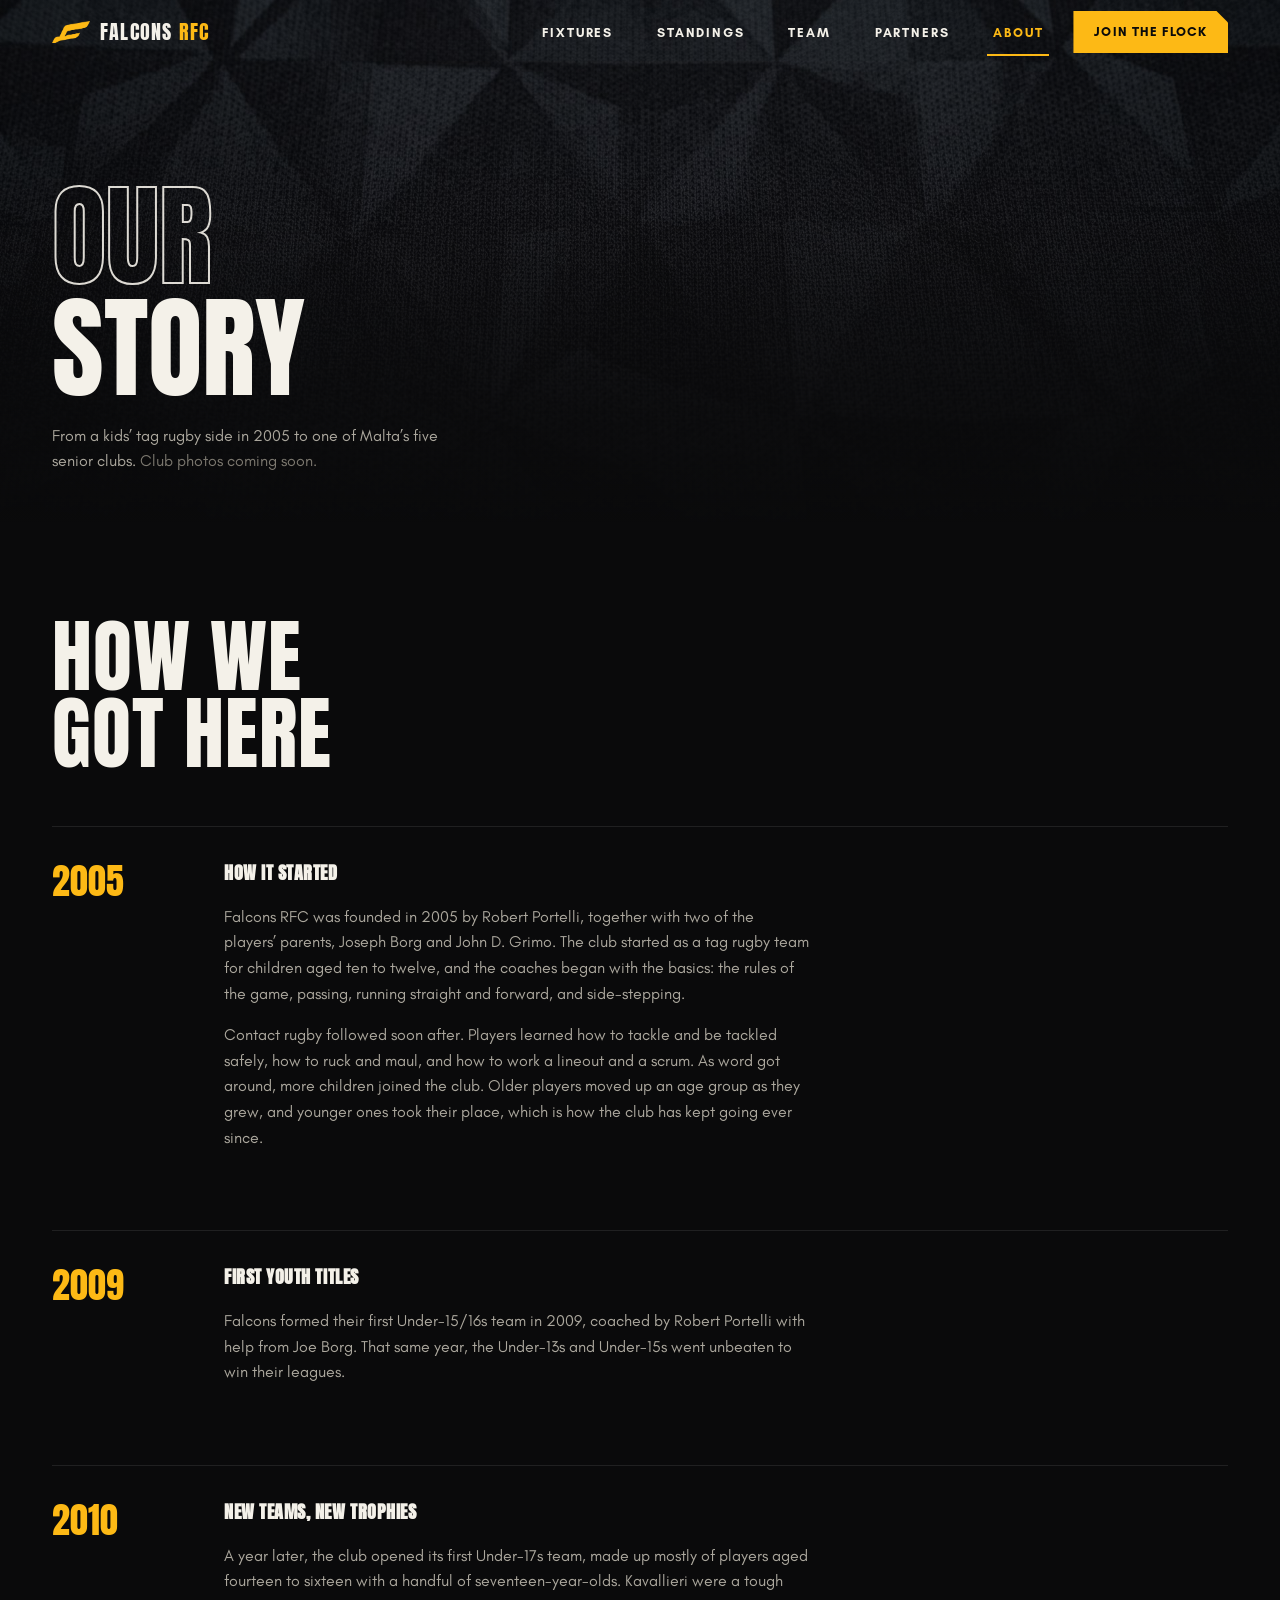
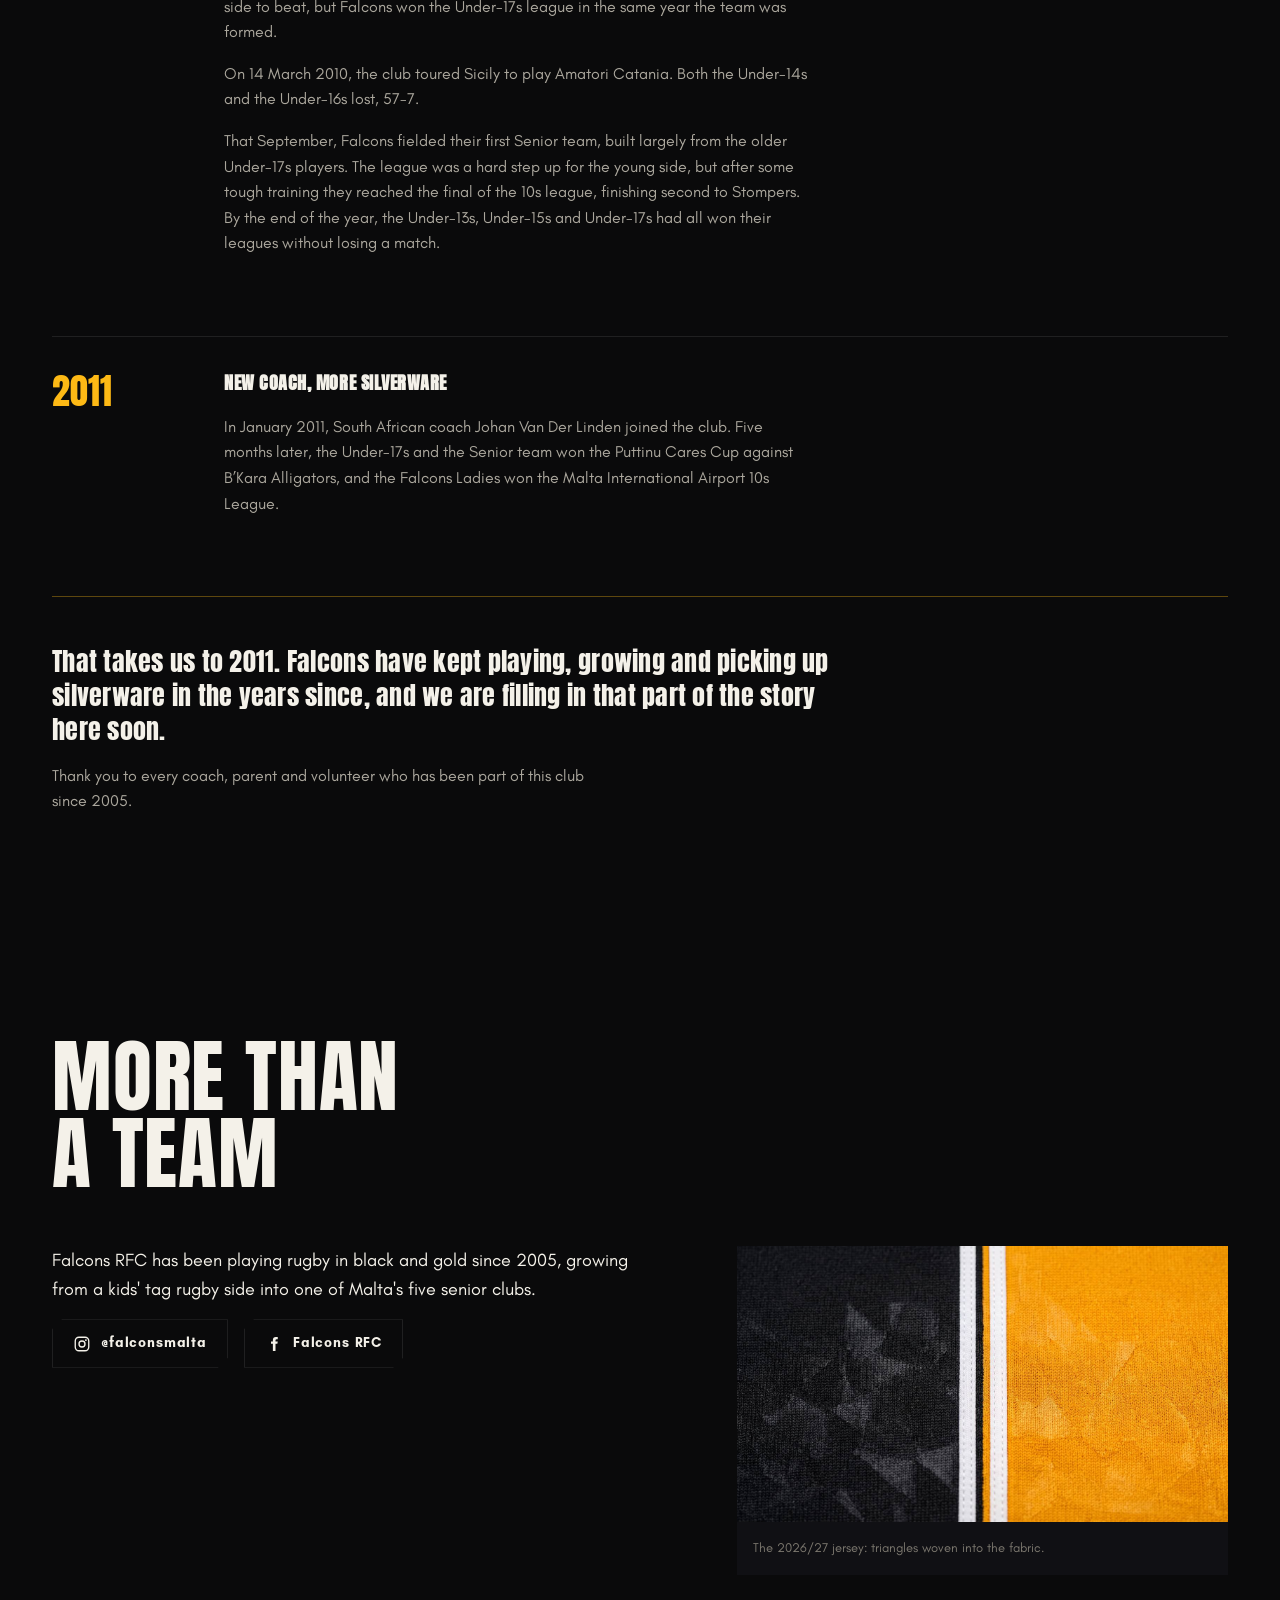
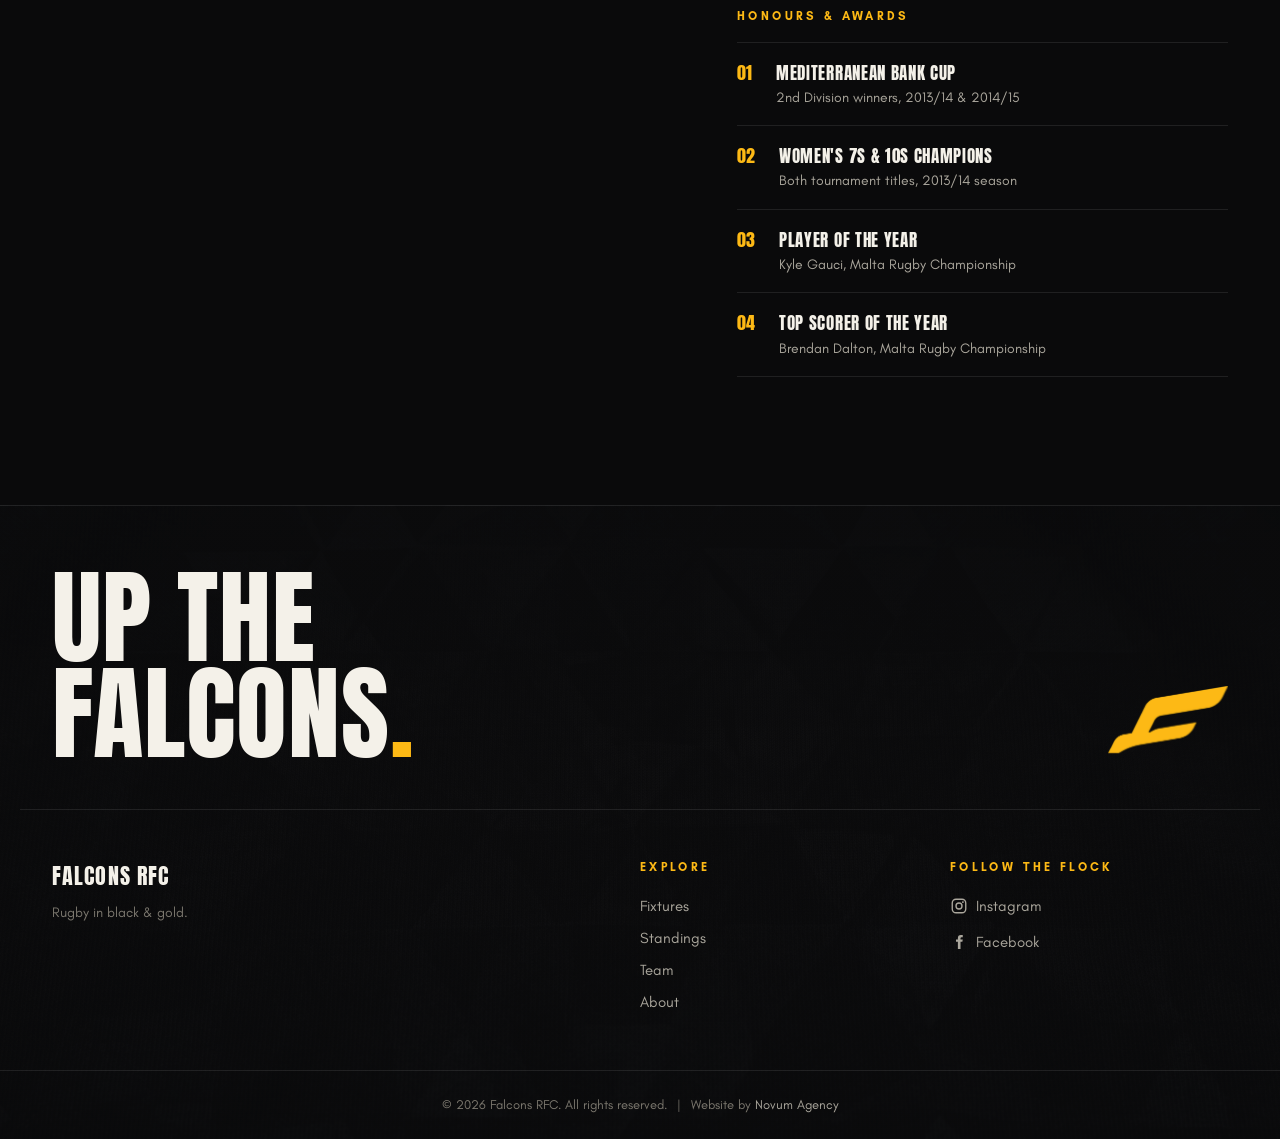
==== commit 845b1587: "Fix low-contrast mobile menu button; rewrite the history closing note - The burger button was fully " ====
--- a/about.html
+++ b/about.html
@@ -128,8 +128,8 @@
           </div>
 
           <div class="history__thanks reveal">
-            <p>None of this would have happened without the coaches who taught the basics again and again, the parents who turned up every weekend, and a community that believed in this club long before there was a trophy cabinet to show for it.</p>
-            <p>Thank you for that, and for everything since.</p>
+            <p>That takes us to 2011. Falcons have kept playing, growing and picking up silverware in the years since, and we are filling in that part of the story here soon.</p>
+            <p>Thank you to every coach, parent and volunteer who has been part of this club since 2005.</p>
           </div>
         </div>
       </div>
--- a/css/style.css
+++ b/css/style.css
@@ -443,17 +443,23 @@
   font-size: 0.8125rem;
 }
 
-/* Burger — mobile only */
+/* Burger — mobile only. Own translucent chip (not transparent) so it stays
+   legible against any hero backdrop — photo, canvas or gold — since the
+   header itself has no background until the page is scrolled. */
 .nav-burger {
   display: none;
   position: relative;
   width: 2.75rem;
   height: 2.75rem;
-  background: transparent;
-  border: 1px solid var(--line);
+  background: rgba(10, 10, 11, 0.55);
+  -webkit-backdrop-filter: blur(6px);
+  backdrop-filter: blur(6px);
+  border: 1px solid rgba(244, 241, 233, 0.3);
+  box-shadow: 0 4px 14px -6px rgba(0, 0, 0, 0.65);
   cursor: pointer;
   clip-path: polygon(8px 0, 100% 0, 100% calc(100% - 8px), calc(100% - 8px) 100%, 0 100%, 0 8px);
-  transition: transform var(--t-press) var(--ease-out), border-color var(--t-fast) ease;
+  transition: transform var(--t-press) var(--ease-out), border-color var(--t-fast) ease,
+              background-color var(--t-fast) ease;
 }
 .nav-burger:active {
   transform: scale(0.94);
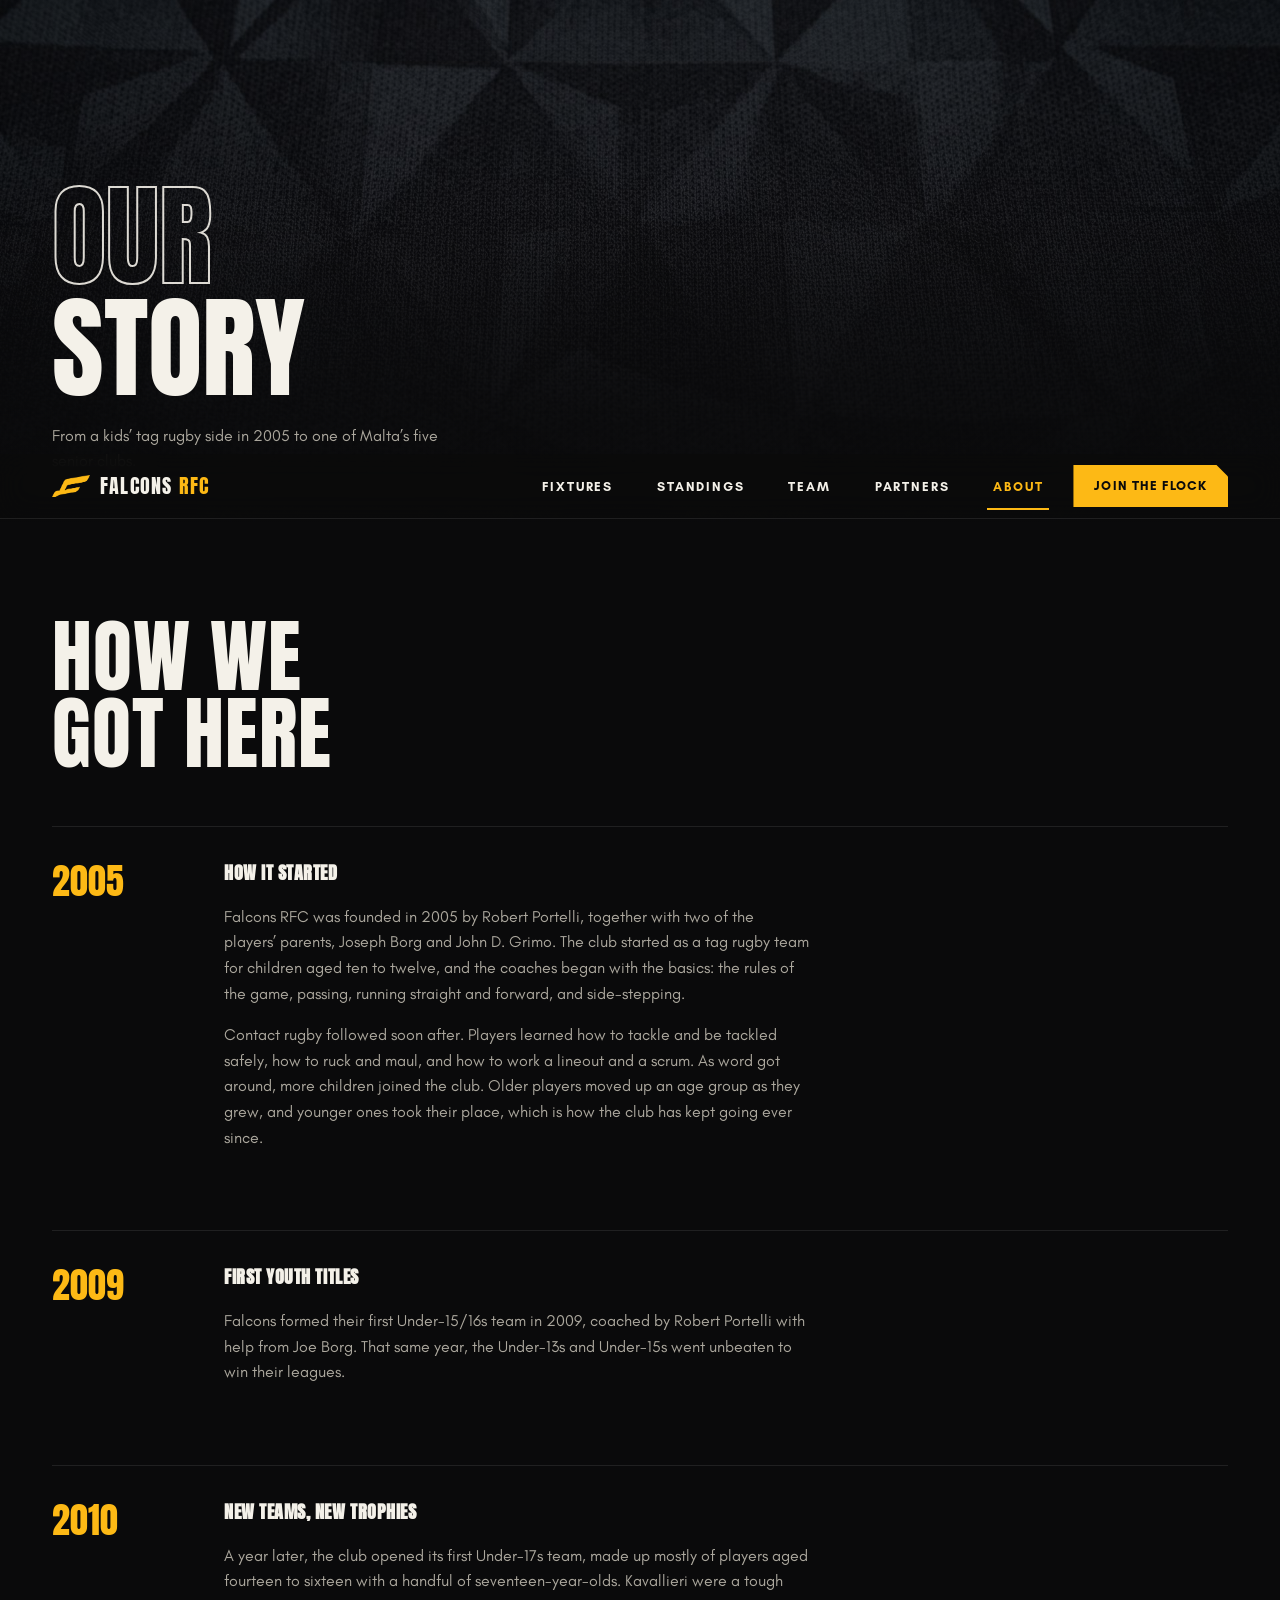
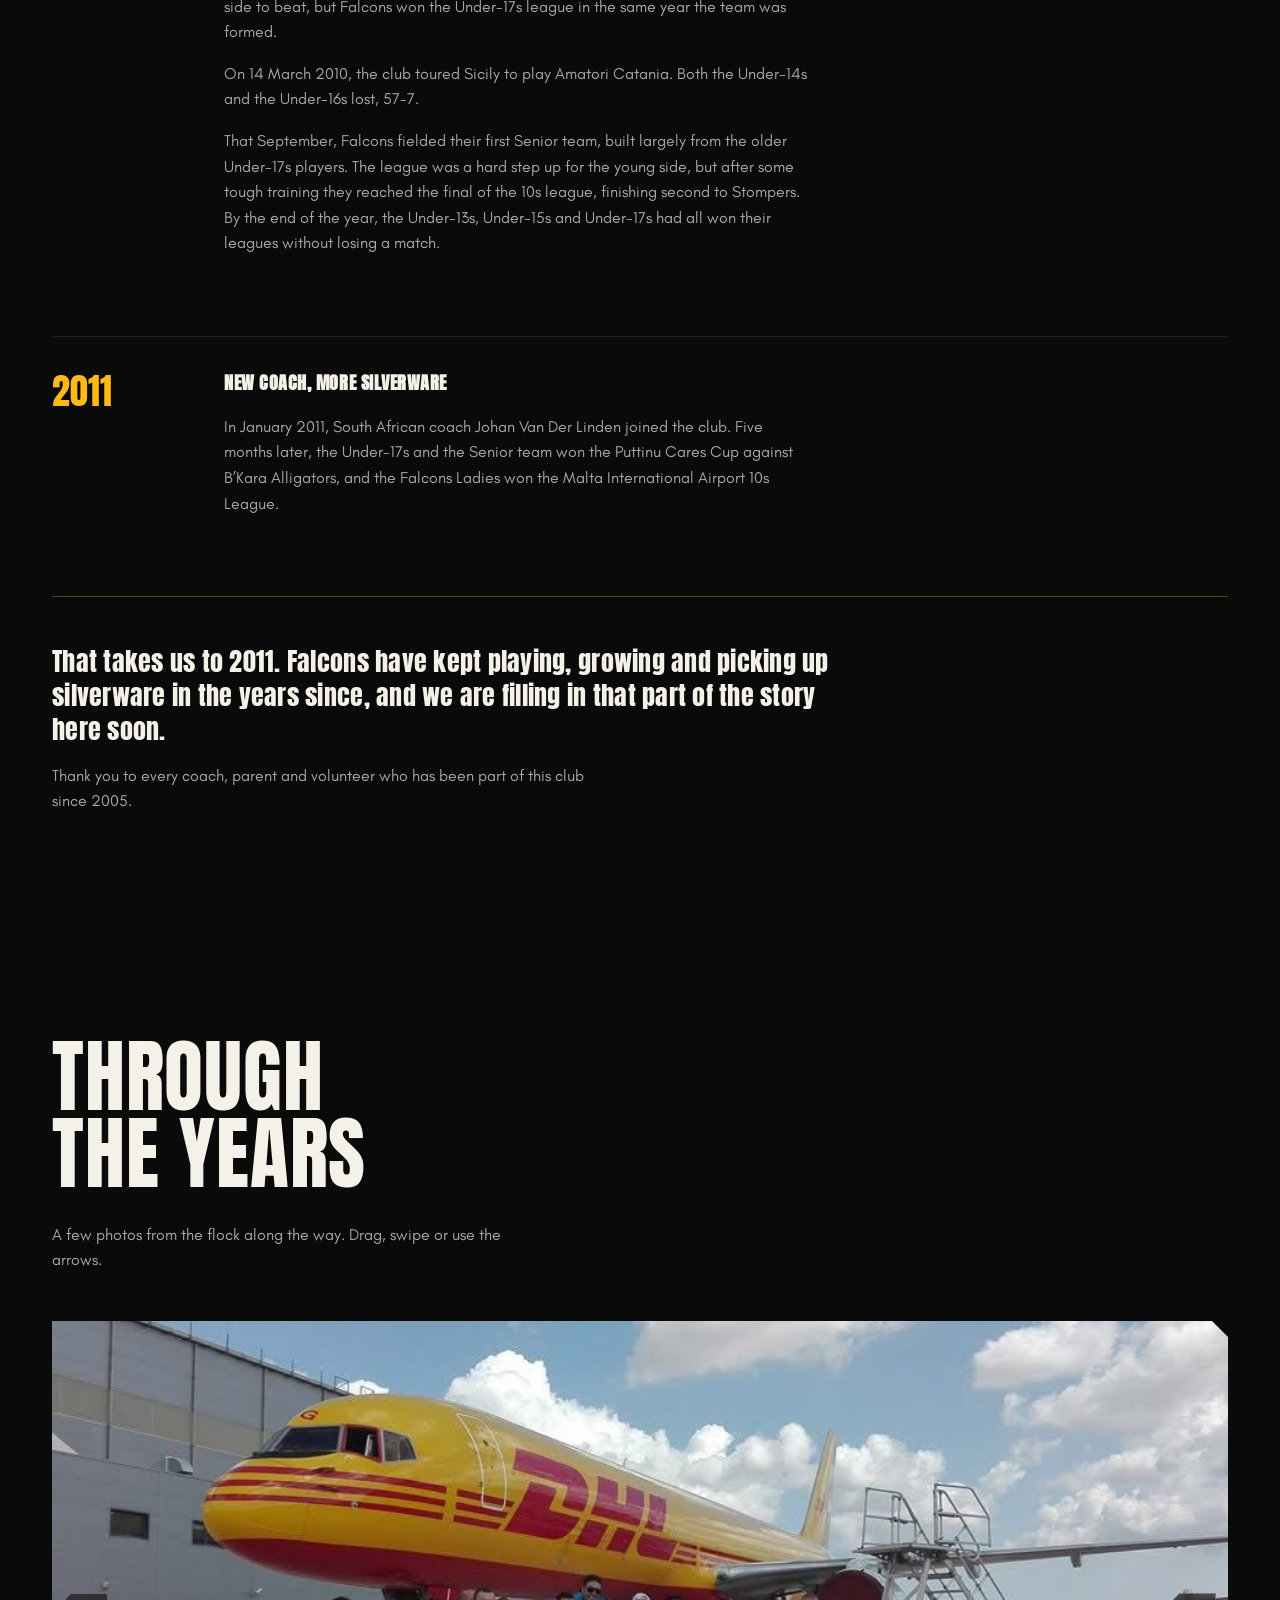
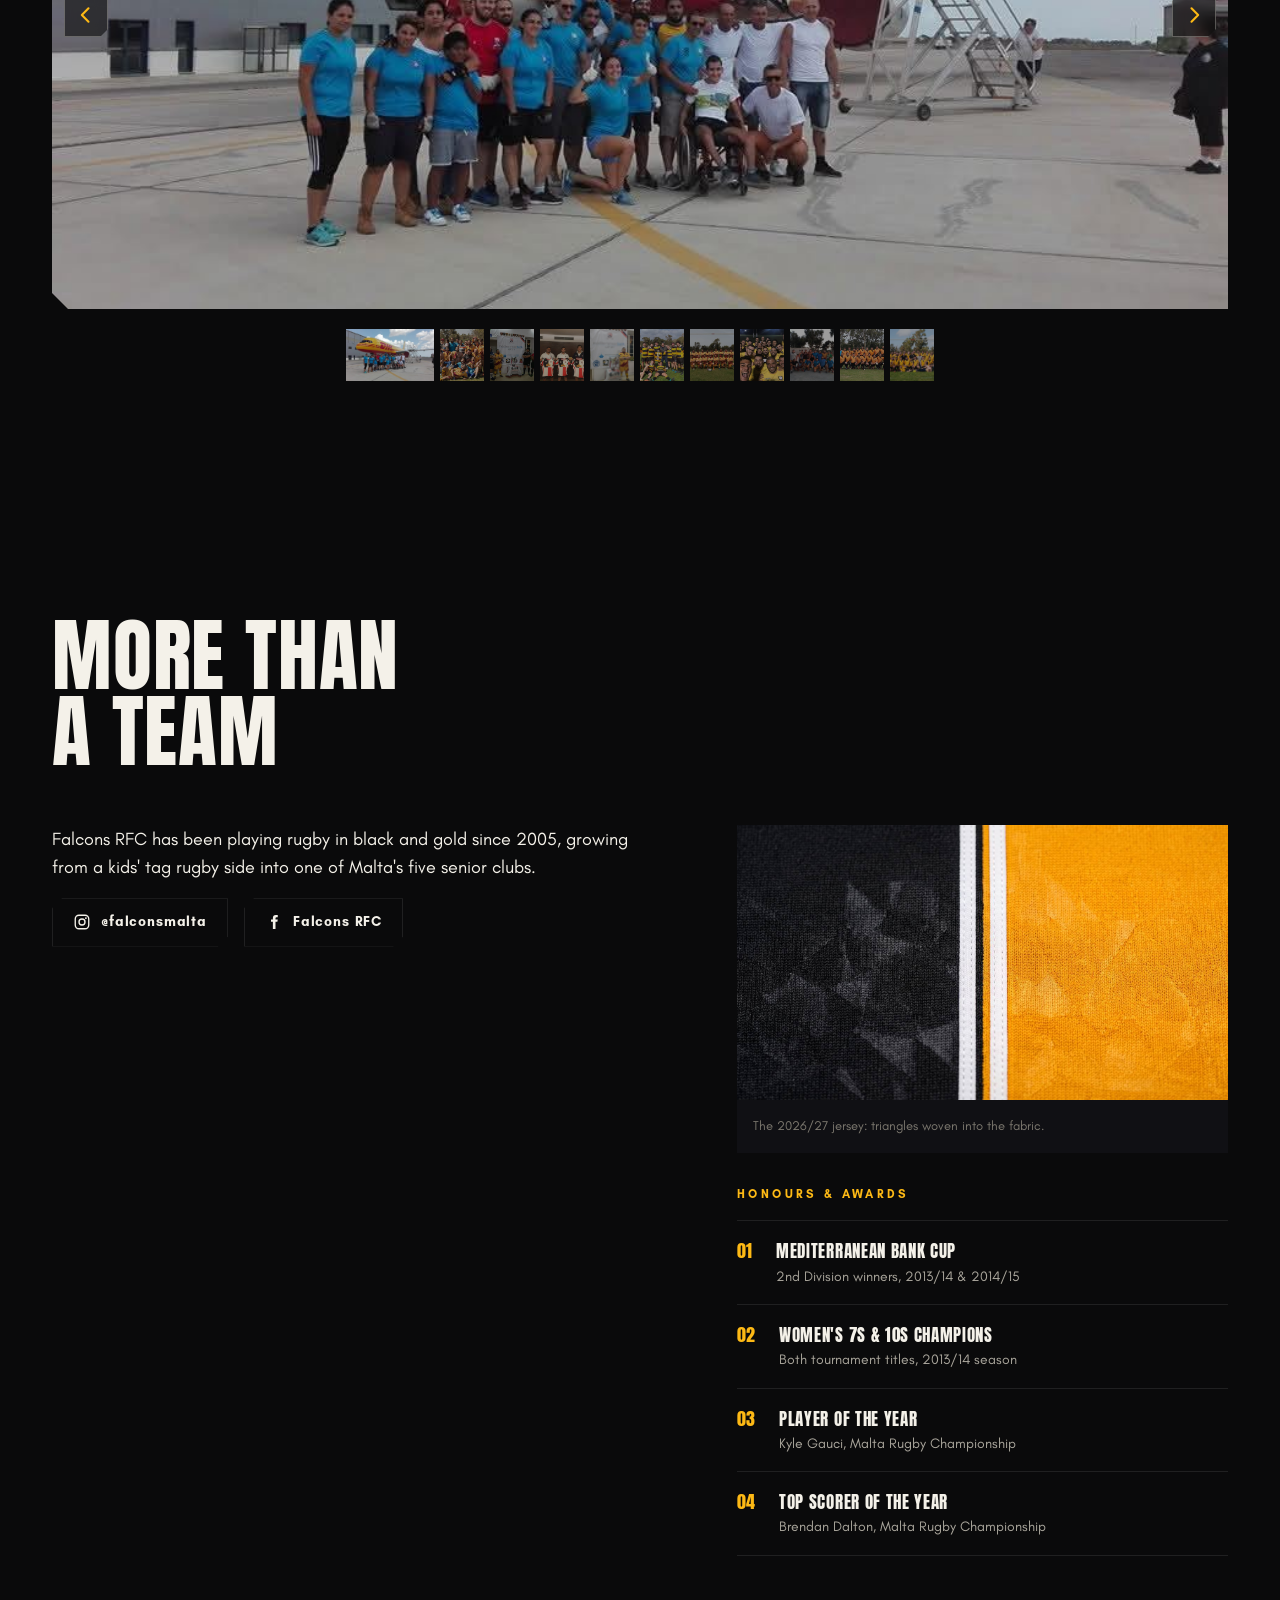
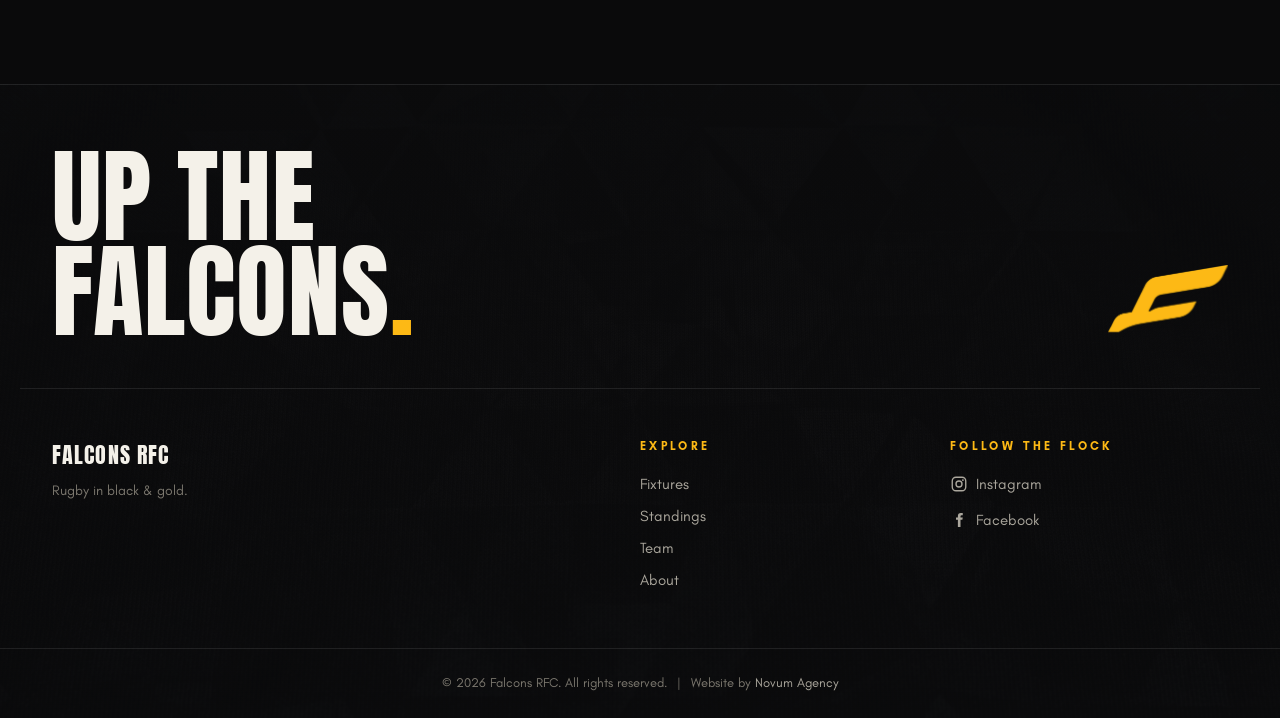
==== commit 28b42e4d: "Add real-photo gallery to the about page Requested a React/shadcn/Tailwind carousel component be ins" ====
--- a/about.html
+++ b/about.html
@@ -77,7 +77,7 @@
         <span class="hero__mask"><span class="hero__line hero__line--outline">Our</span></span>
         <span class="hero__mask"><span class="hero__line">Story</span></span>
       </h1>
-      <p class="photo-hero__sub" data-photo-note="Club photos coming soon.">From a kids&rsquo; tag rugby side in 2005 to one of Malta&rsquo;s five senior clubs.</p>
+      <p class="photo-hero__sub">From a kids&rsquo; tag rugby side in 2005 to one of Malta&rsquo;s five senior clubs.</p>
     </div>
   </section>
 
@@ -131,6 +131,31 @@
             <p>That takes us to 2011. Falcons have kept playing, growing and picking up silverware in the years since, and we are filling in that part of the story here soon.</p>
             <p>Thank you to every coach, parent and volunteer who has been part of this club since 2005.</p>
           </div>
+        </div>
+      </div>
+    </section>
+
+    <!-- ============ THROUGH THE YEARS — photo gallery ============ -->
+    <section class="section section--gallery" id="gallery" aria-labelledby="gallery-title">
+      <div class="container">
+        <header class="section-head">
+          <h2 class="section-head__title" id="gallery-title">
+            <span class="t-line"><span>Through<br />the years</span></span>
+          </h2>
+          <p class="section-head__sub">A few photos from the flock along the way. Drag, swipe or use the arrows.</p>
+        </header>
+
+        <div class="gallery" id="gallery-root">
+          <div class="gallery__stage">
+            <button class="gallery__arrow gallery__arrow--prev" id="gallery-prev" type="button" aria-label="Previous photo">
+              <svg viewBox="0 0 24 24" width="20" height="20" aria-hidden="true"><path d="M15 4l-8 8 8 8" fill="none" stroke="currentColor" stroke-width="2.5" stroke-linecap="round" stroke-linejoin="round"/></svg>
+            </button>
+            <div class="gallery__track" id="gallery-track"></div>
+            <button class="gallery__arrow gallery__arrow--next" id="gallery-next" type="button" aria-label="Next photo">
+              <svg viewBox="0 0 24 24" width="20" height="20" aria-hidden="true"><path d="M9 4l8 8-8 8" fill="none" stroke="currentColor" stroke-width="2.5" stroke-linecap="round" stroke-linejoin="round"/></svg>
+            </button>
+          </div>
+          <ul class="gallery__strip" id="gallery-strip"></ul>
         </div>
       </div>
     </section>
--- a/css/style.css
+++ b/css/style.css
@@ -1767,6 +1767,121 @@
 }
 
 /* --------------------------------------------------------------------------
+   13a2. GALLERY — through the years (about.html), drag/swipe stage +
+   widening filmstrip. Real club photos, not stock: no invented captions,
+   only what is plainly true of each picture.
+   -------------------------------------------------------------------------- */
+.gallery {
+  display: grid;
+  gap: var(--s-2);
+}
+.gallery__stage {
+  position: relative;
+}
+.gallery__track {
+  display: flex;
+  overflow-x: auto;
+  scroll-snap-type: x mandatory;
+  scrollbar-width: none;
+  cursor: grab;
+  background: var(--ink-900);
+  clip-path: polygon(
+    0 0,
+    calc(100% - var(--notch)) 0,
+    100% var(--notch),
+    100% 100%,
+    var(--notch) 100%,
+    0 calc(100% - var(--notch))
+  );
+}
+.gallery__track::-webkit-scrollbar { display: none; }
+.gallery__track.is-dragging { cursor: grabbing; scroll-snap-type: none; }
+.gallery__slide {
+  flex: 0 0 100%;
+  scroll-snap-align: start;
+  aspect-ratio: 16 / 10;
+}
+.gallery__slide img {
+  width: 100%;
+  height: 100%;
+  object-fit: cover;
+}
+@media (min-width: 768px) {
+  .gallery__slide { aspect-ratio: 16 / 8; }
+}
+
+.gallery__arrow {
+  position: absolute;
+  top: 50%;
+  transform: translateY(-50%);
+  z-index: 2;
+  display: flex;
+  align-items: center;
+  justify-content: center;
+  width: 2.75rem;
+  height: 2.75rem;
+  background: rgba(10, 10, 11, 0.6);
+  -webkit-backdrop-filter: blur(6px);
+  backdrop-filter: blur(6px);
+  border: 1px solid rgba(244, 241, 233, 0.3);
+  color: var(--gold);
+  cursor: pointer;
+  clip-path: polygon(8px 0, 100% 0, 100% calc(100% - 8px), calc(100% - 8px) 100%, 0 100%, 0 8px);
+  transition: transform var(--t-press) var(--ease-out), background-color var(--t-fast) ease;
+}
+.gallery__arrow--prev { left: 0.75rem; }
+.gallery__arrow--next { right: 0.75rem; }
+@media (hover: hover) and (pointer: fine) {
+  .gallery__arrow:hover { background: rgba(10, 10, 11, 0.85); }
+}
+.gallery__arrow:active { transform: translateY(-50%) scale(0.92); }
+
+.gallery__strip {
+  display: flex;
+  gap: 0.375rem;
+  overflow-x: auto;
+  scrollbar-width: none;
+  padding-block: 0.25rem;
+}
+/* At >=768px the full 11-thumbnail strip is narrower than the container
+   (fits well under 700px even fully widened), so centre it instead of
+   leaving it flush left. If the photo count grows enough to overflow at
+   this breakpoint, drop this rule first — centring an overflowing
+   scroll container can hide its start. */
+@media (min-width: 768px) {
+  .gallery__strip {
+    justify-content: center;
+  }
+}
+.gallery__strip::-webkit-scrollbar { display: none; }
+.gallery__thumb {
+  flex: 0 0 2.75rem;
+  width: 2.75rem;
+  height: 3.25rem;
+  overflow: hidden;
+  padding: 0;
+  border: 0;
+  background: var(--ink-800);
+  cursor: pointer;
+  opacity: 0.6;
+  transition: flex-basis 320ms var(--ease-out), width 320ms var(--ease-out),
+              opacity var(--t-fast) ease;
+}
+.gallery__thumb img {
+  width: 100%;
+  height: 100%;
+  object-fit: cover;
+}
+.gallery__thumb.is-active {
+  flex-basis: 5.5rem;
+  width: 5.5rem;
+  opacity: 1;
+}
+@media (hover: hover) and (pointer: fine) {
+  .gallery__thumb:not(.is-active):hover { opacity: 0.9; }
+}
+
+/* --------------------------------------------------------------------------
    13b. HISTORY — the club story (about.html), segmented by era. Each block
    has room to take a photo alongside the text later without restructuring.
    -------------------------------------------------------------------------- */
@@ -2257,9 +2372,17 @@
   .social-link:hover,
   .social-link:active,
   .club-photo img,
-  .club-photo:hover img {
+  .club-photo:hover img,
+  .gallery__arrow:active,
+  .gallery__thumb {
     transform: none;
     transition-property: background-color, color, border-color, opacity;
+  }
+  .gallery__track {
+    scroll-behavior: auto;
+  }
+  .gallery__thumb {
+    transition-duration: 0.01ms;
   }
   .hero__watermark {
     transform: none !important;
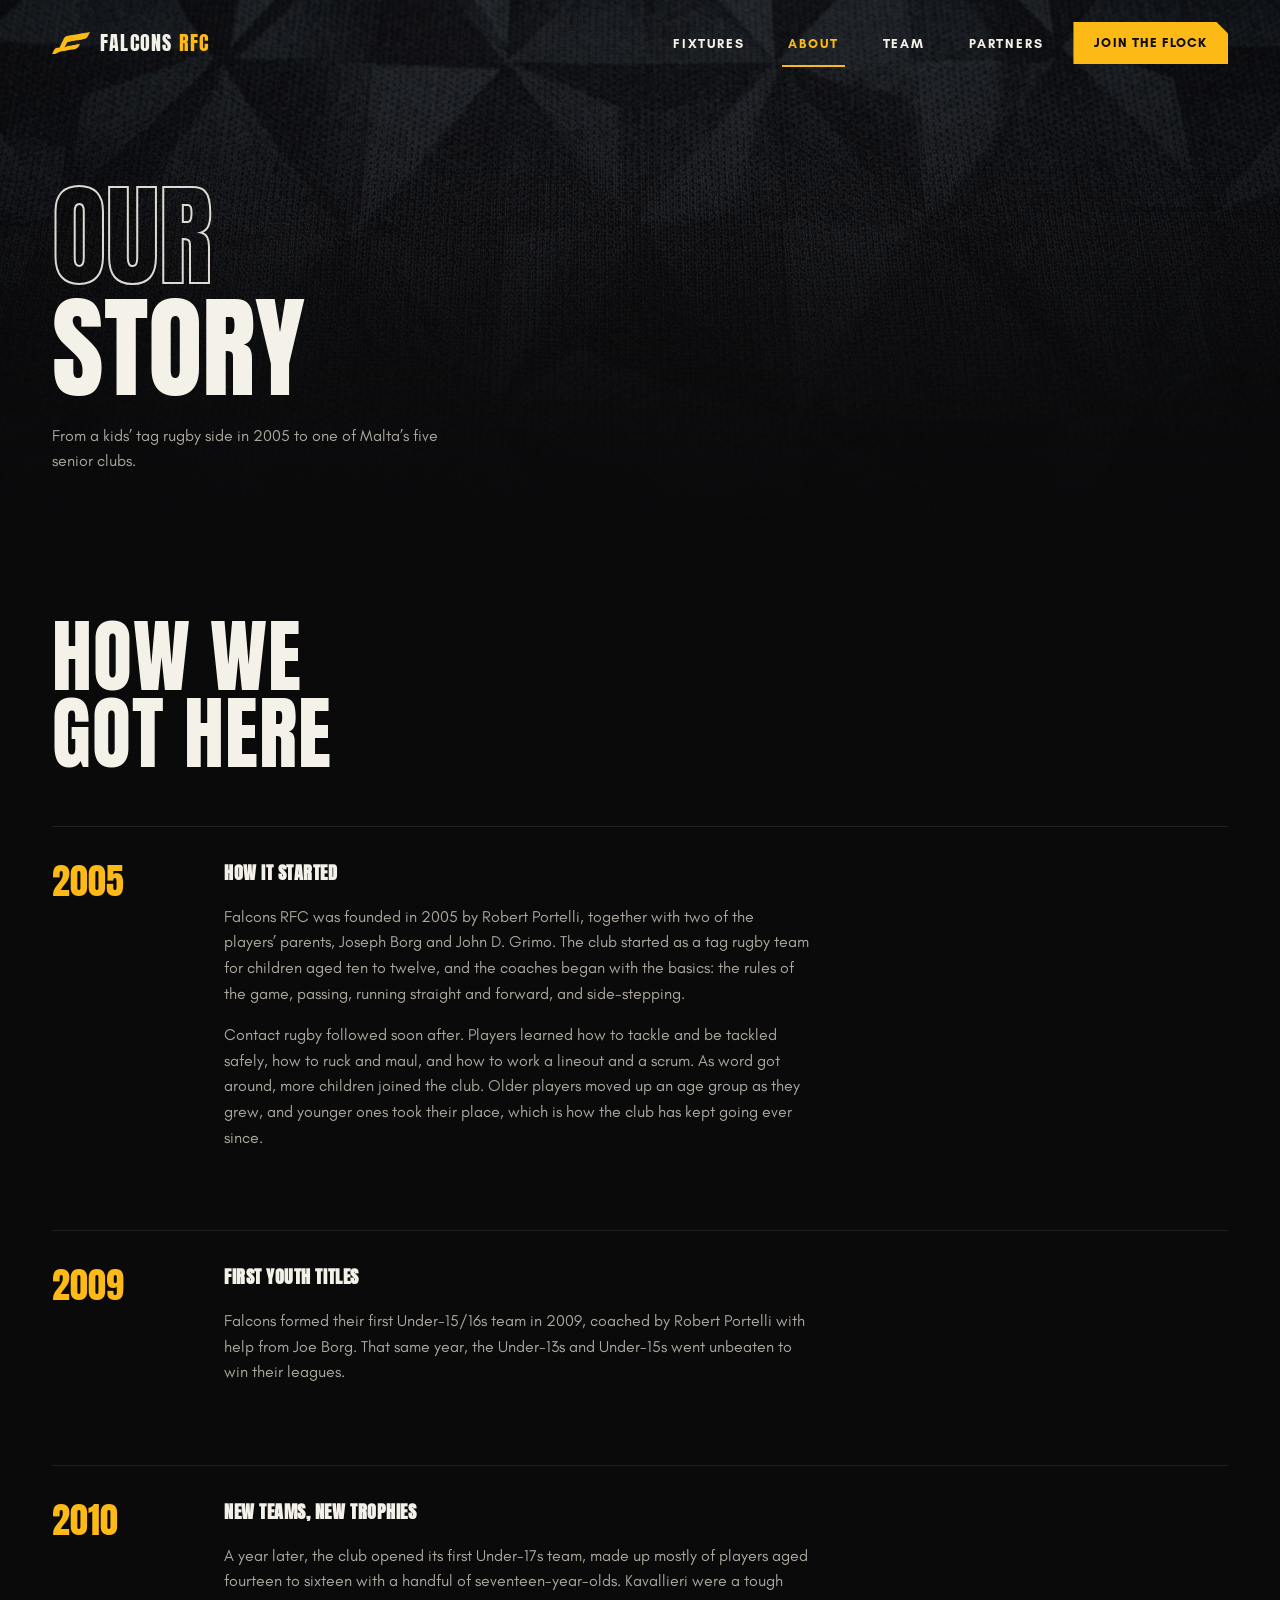
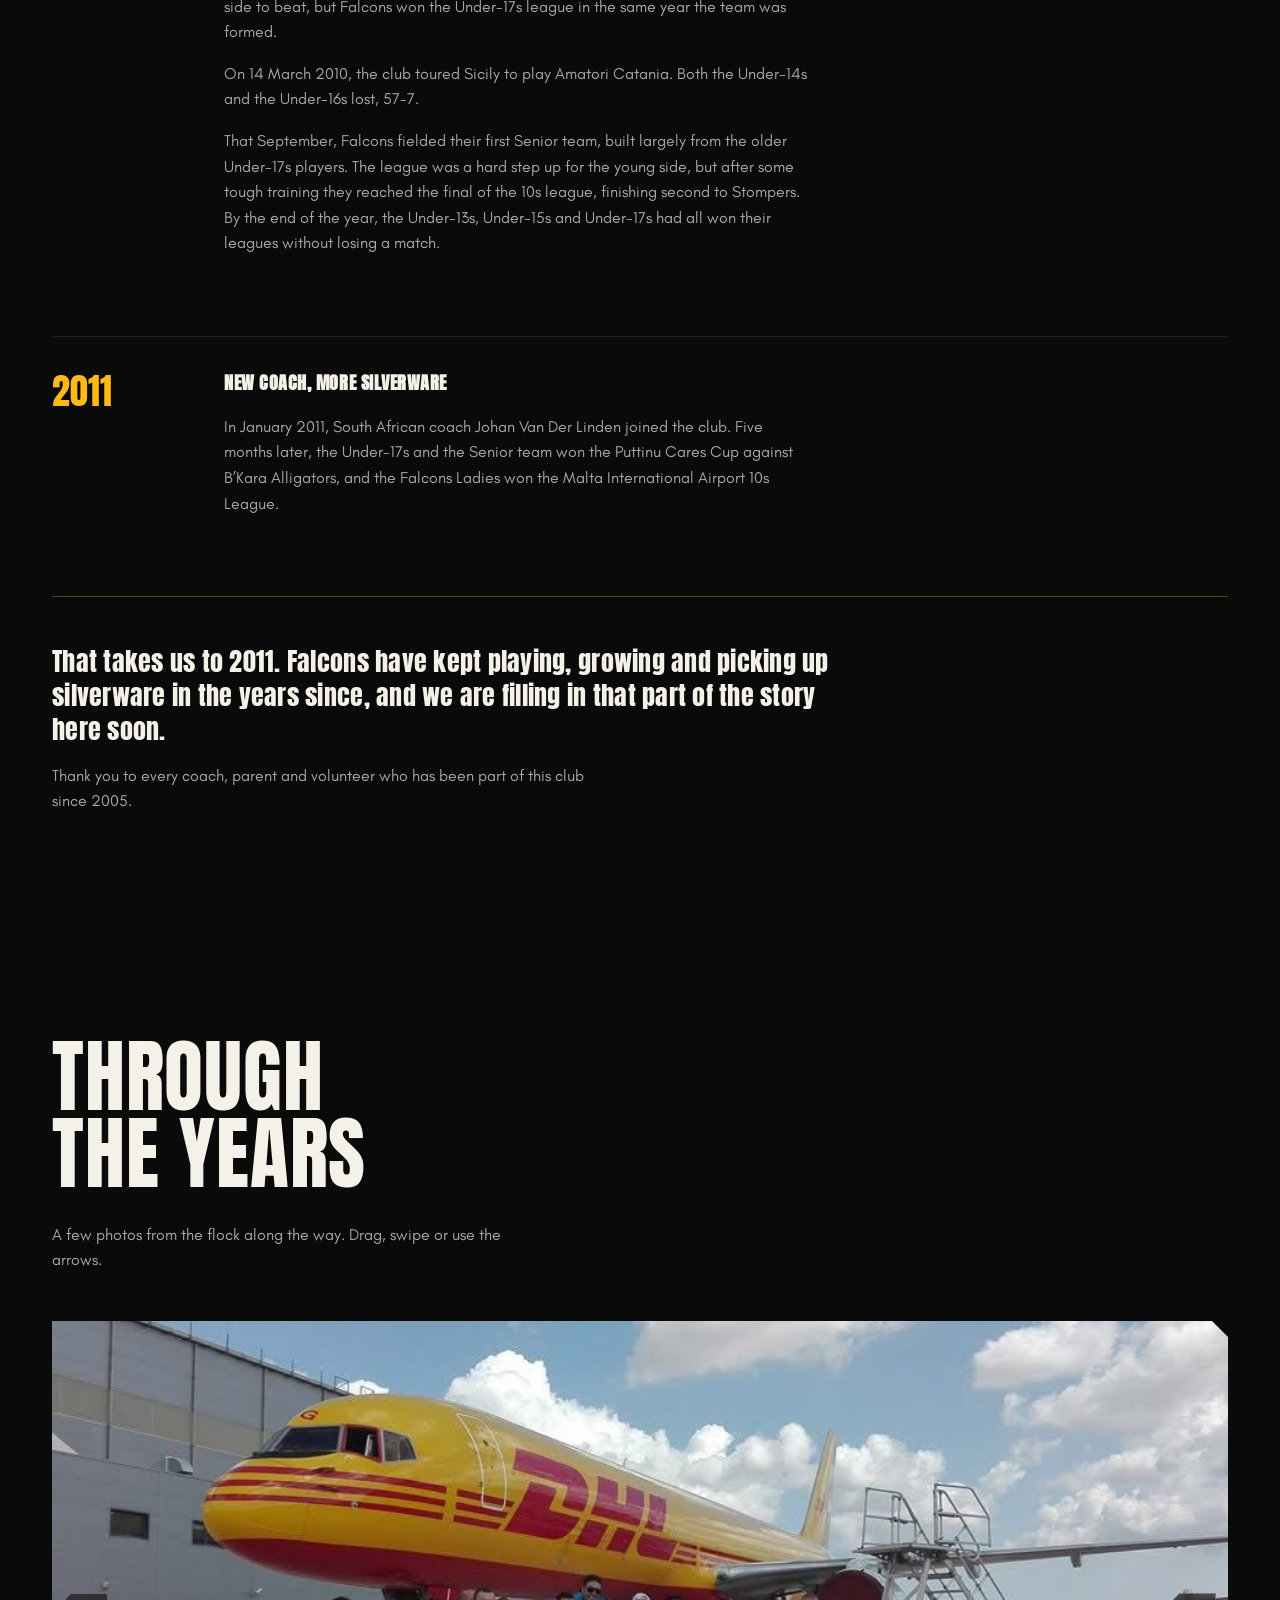
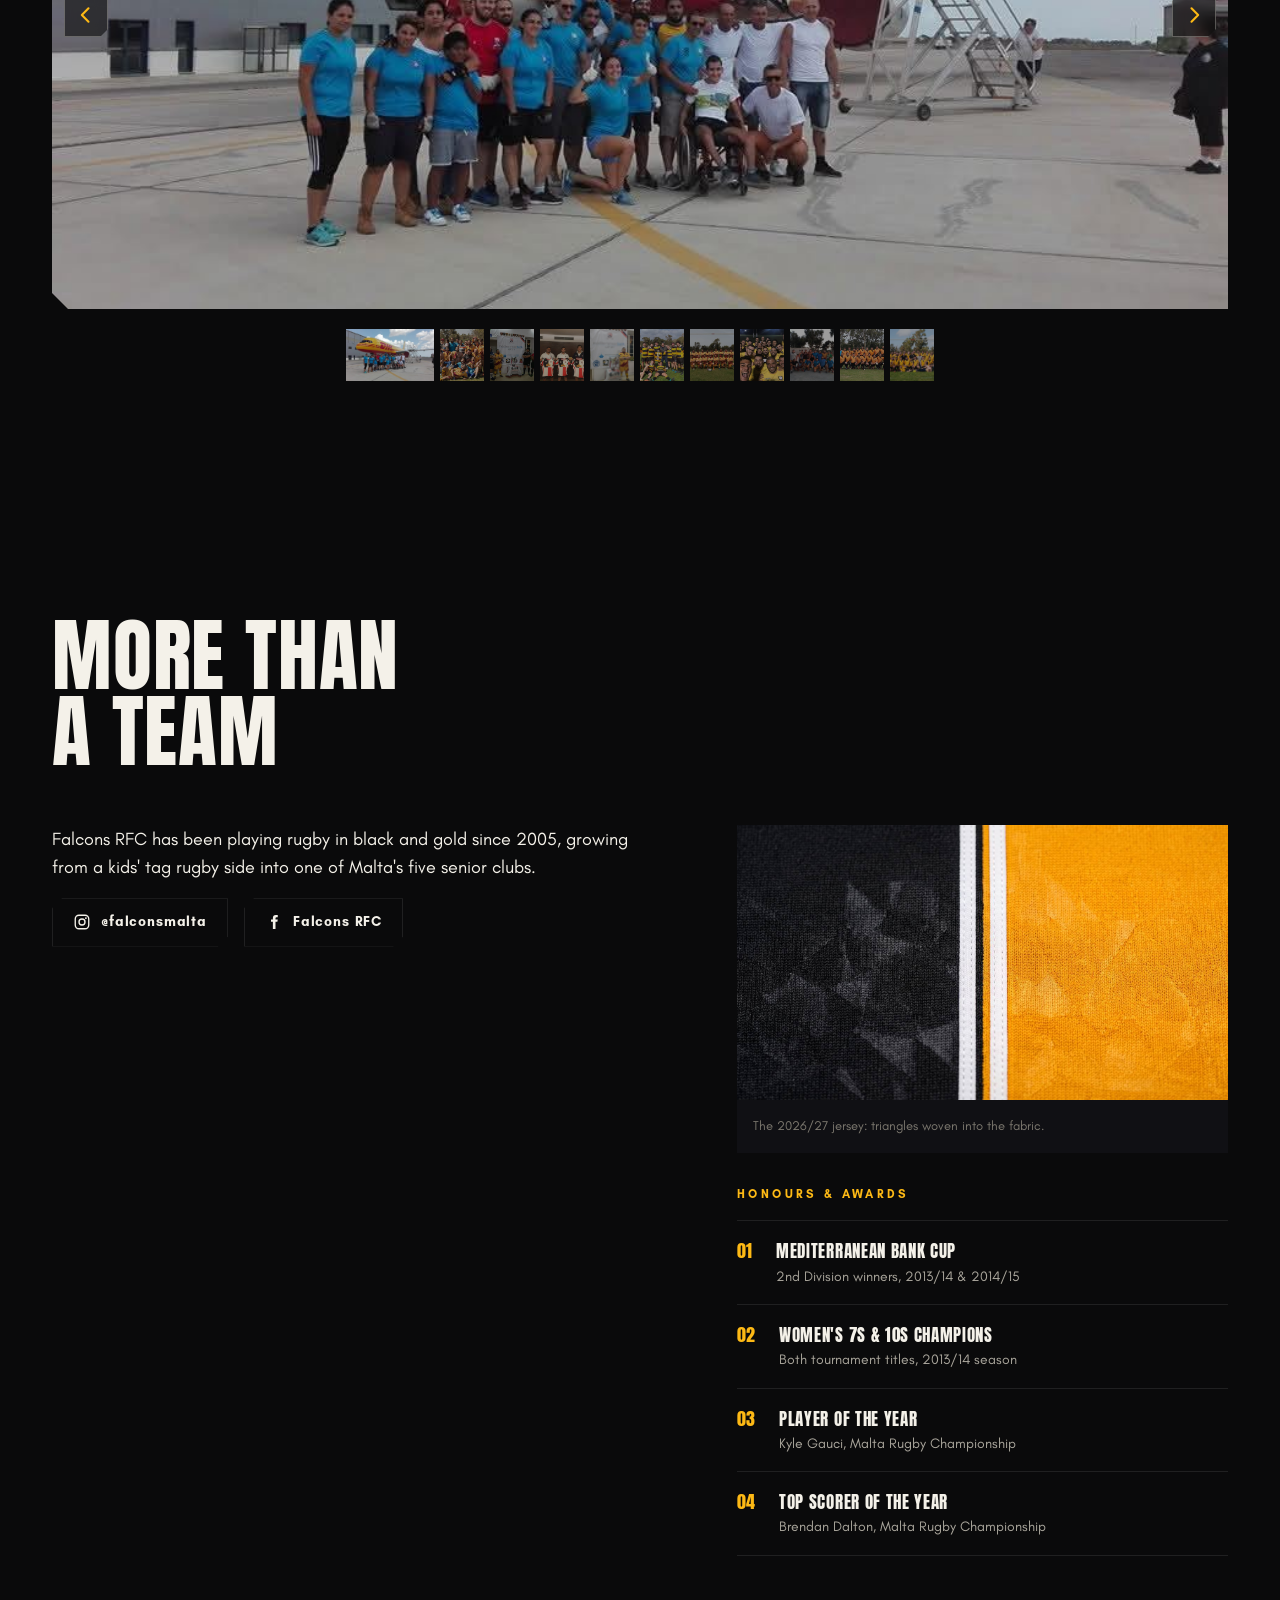
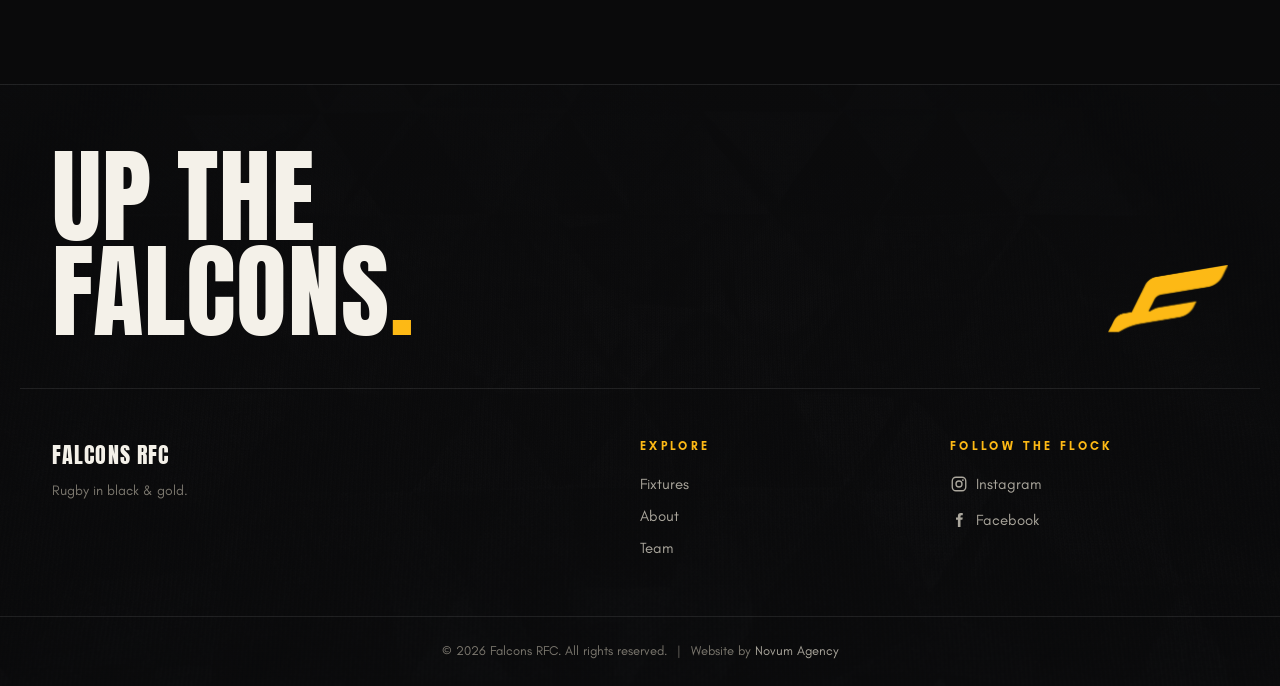
==== commit c3cd04ac: "Fix cross-page anchor scroll landing short; reorder nav, drop Standings The bug: clicking Partners f" ====
--- a/about.html
+++ b/about.html
@@ -36,10 +36,9 @@
       </a>
       <ul class="nav-links">
         <li><a href="index.html#matches">Fixtures</a></li>
-        <li><a href="index.html#standings">Standings</a></li>
+        <li><a href="about.html" aria-current="page">About</a></li>
         <li><a href="team.html">Team</a></li>
         <li><a href="index.html#sponsors">Partners</a></li>
-        <li><a href="about.html" aria-current="page">About</a></li>
       </ul>
       <a class="btn btn--gold nav-cta" href="index.html#join">Join the flock</a>
       <button class="nav-burger" id="nav-burger" type="button"
@@ -54,13 +53,12 @@
     <nav aria-label="Menu">
       <ul class="menu-overlay__links">
         <li style="--i:0"><a href="index.html#matches">Fixtures</a></li>
-        <li style="--i:1"><a href="index.html#standings">Standings</a></li>
+        <li style="--i:1"><a href="about.html">About</a></li>
         <li style="--i:2"><a href="team.html">Team</a></li>
         <li style="--i:3"><a href="index.html#sponsors">Partners</a></li>
-        <li style="--i:4"><a href="about.html">About</a></li>
       </ul>
     </nav>
-    <div class="menu-overlay__foot" style="--i:5">
+    <div class="menu-overlay__foot" style="--i:4">
       <a class="btn btn--gold" href="index.html#join">Join the flock</a>
     </div>
   </div>
@@ -211,9 +209,8 @@
         <h3>Explore</h3>
         <ul>
           <li><a href="index.html#matches">Fixtures</a></li>
-          <li><a href="index.html#standings">Standings</a></li>
+          <li><a href="about.html">About</a></li>
           <li><a href="team.html">Team</a></li>
-          <li><a href="about.html">About</a></li>
         </ul>
       </nav>
       <div class="footer-col" id="footer-social">
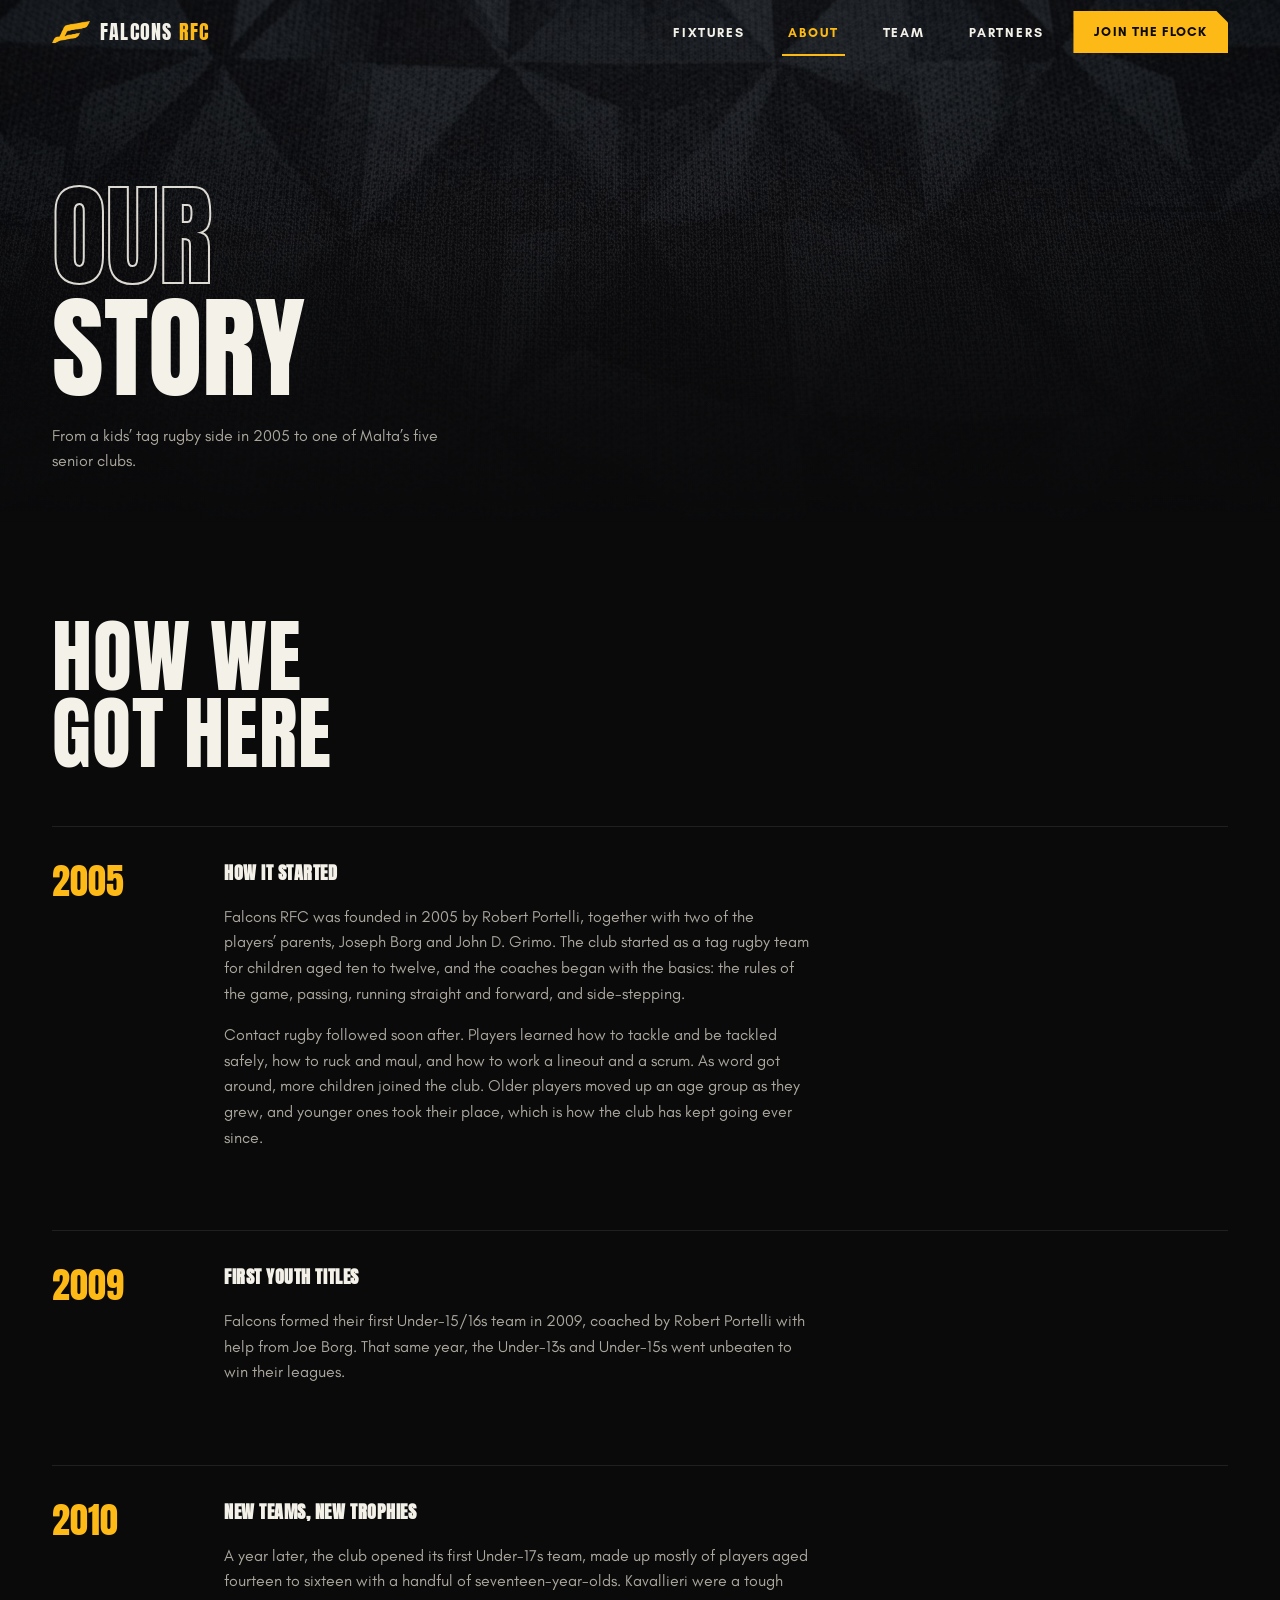
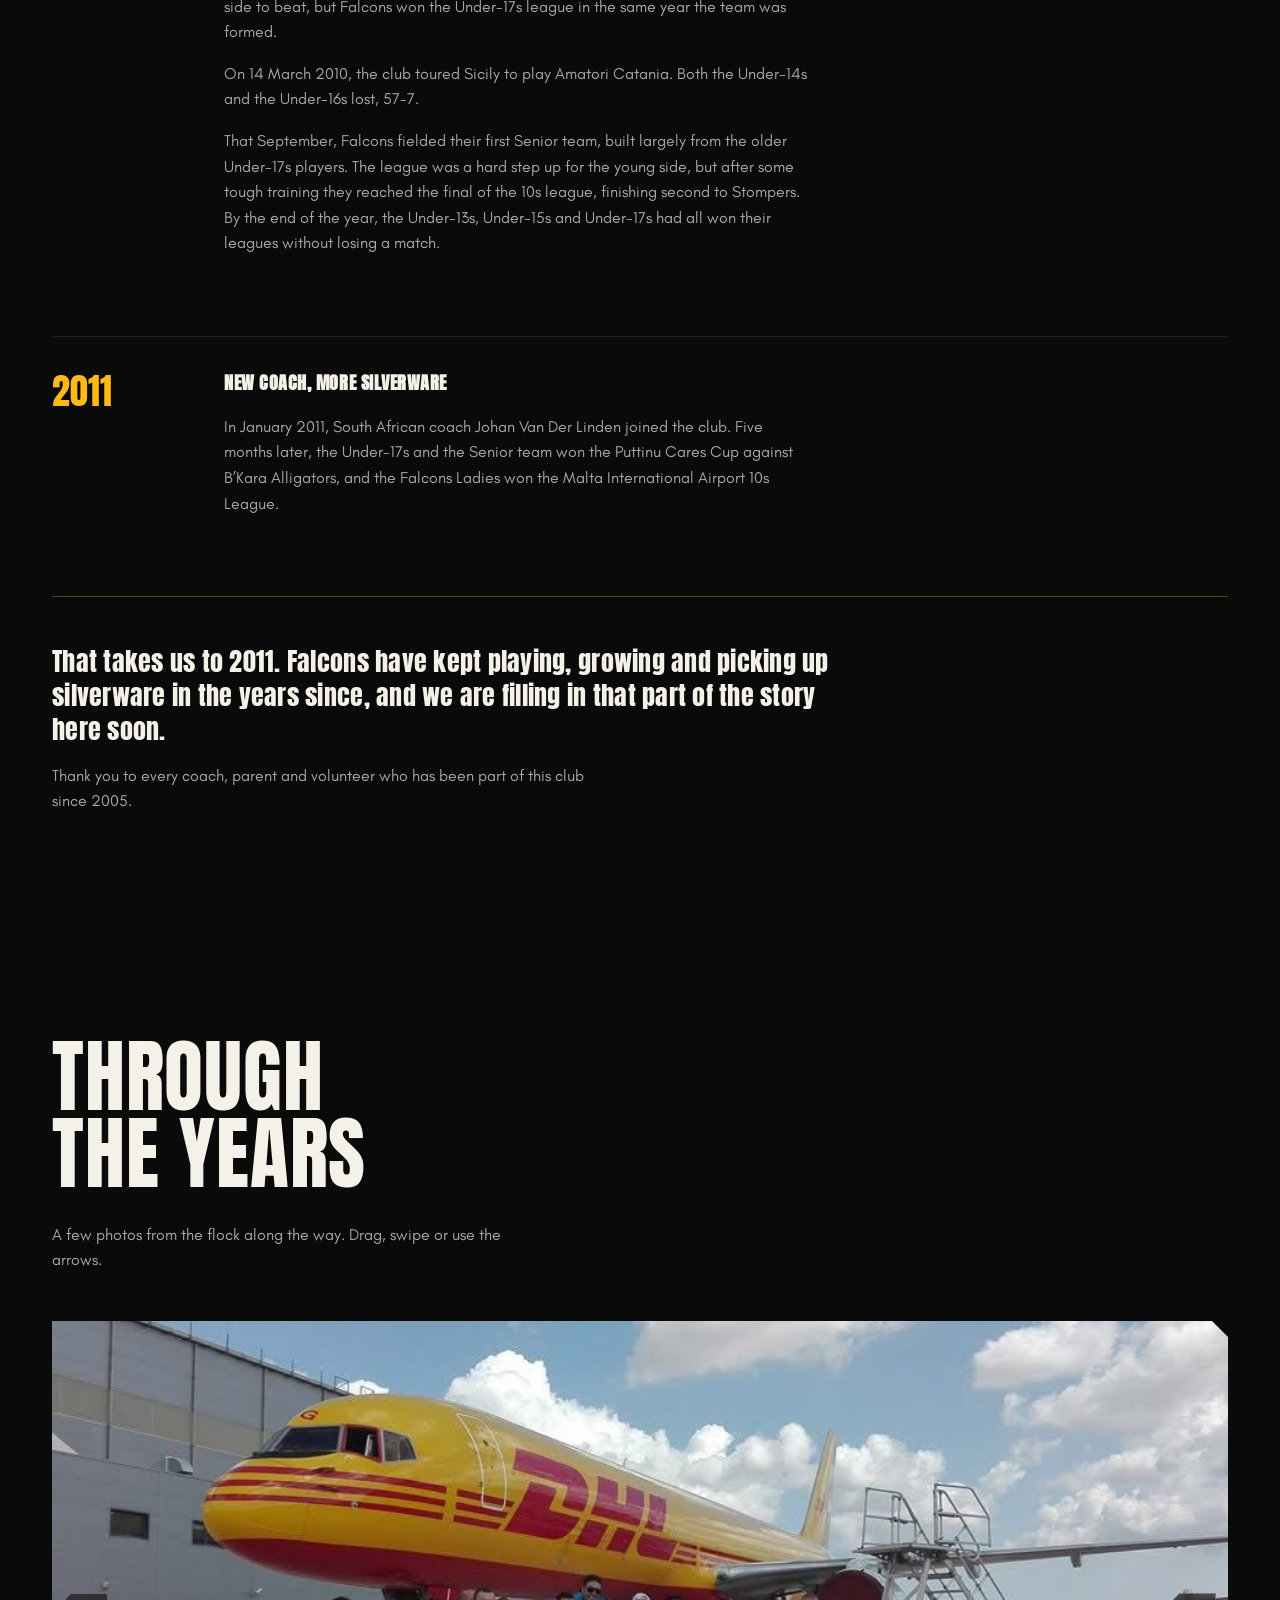
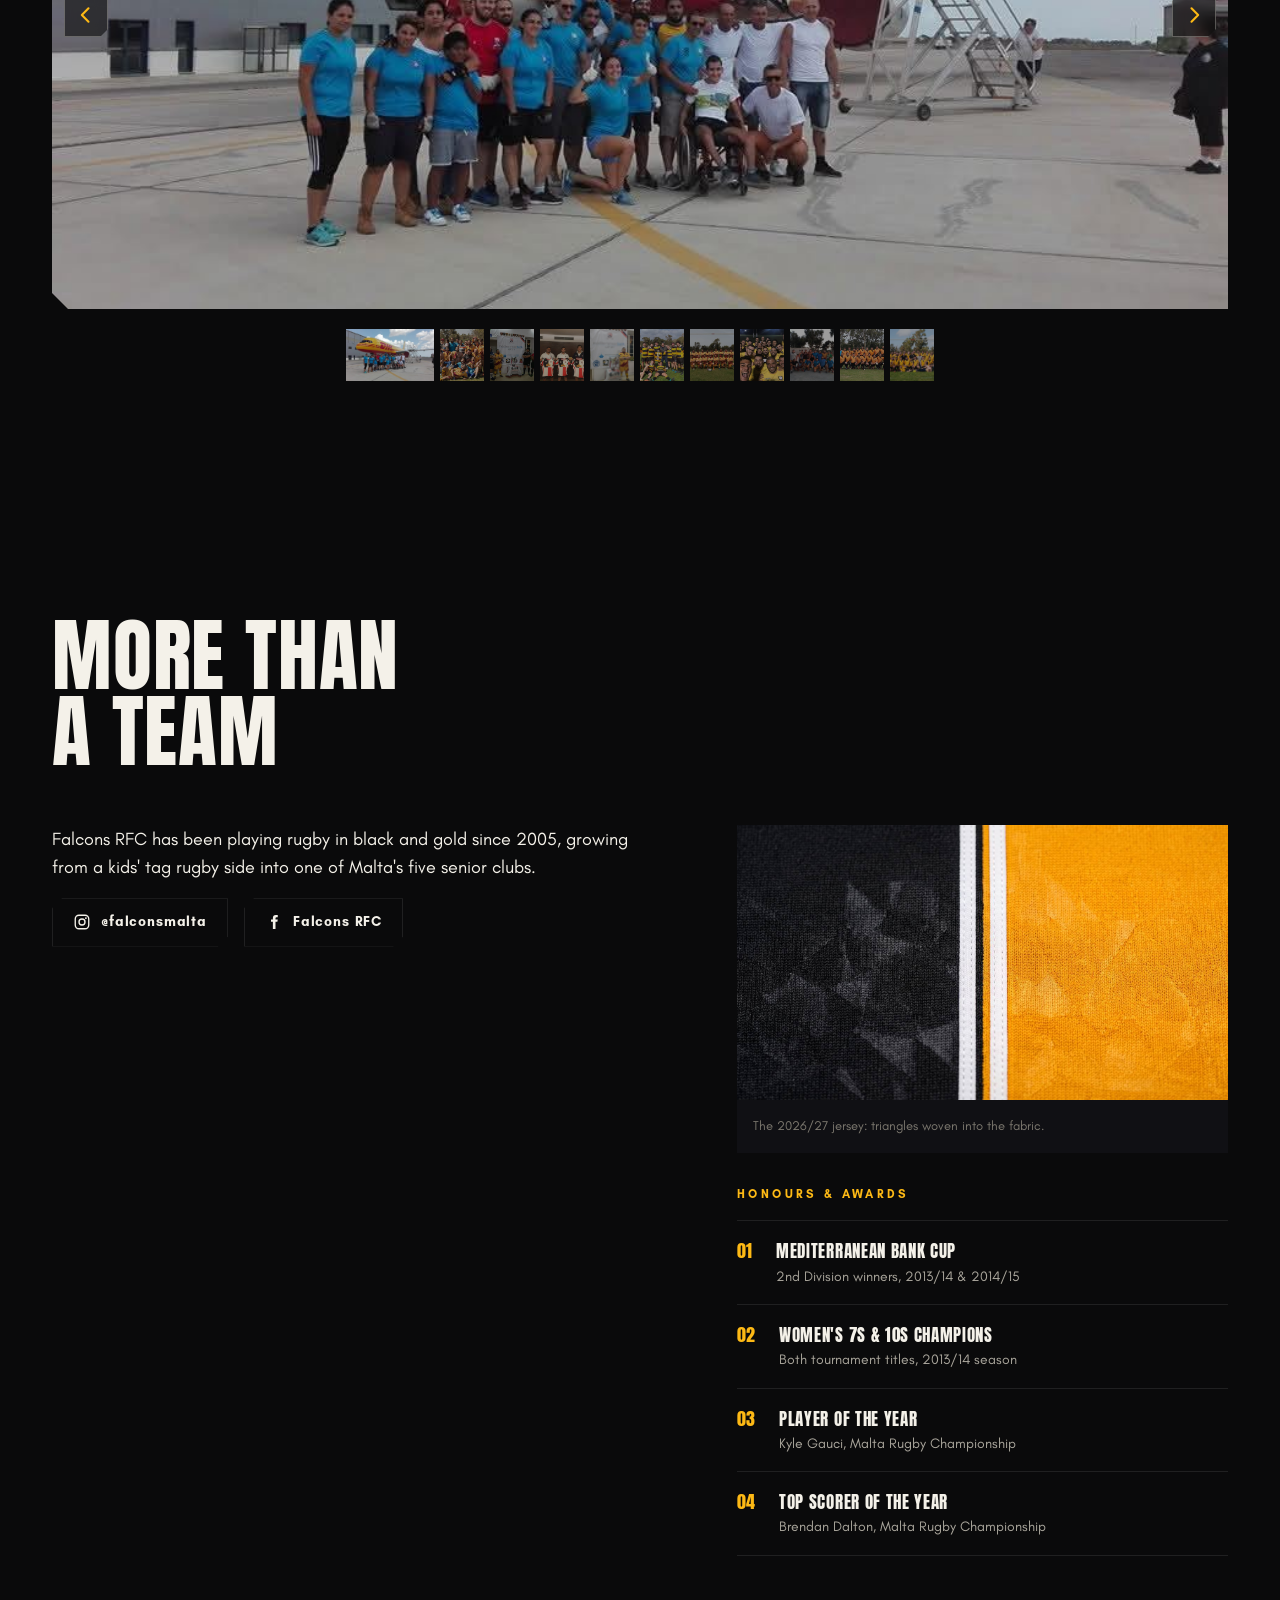
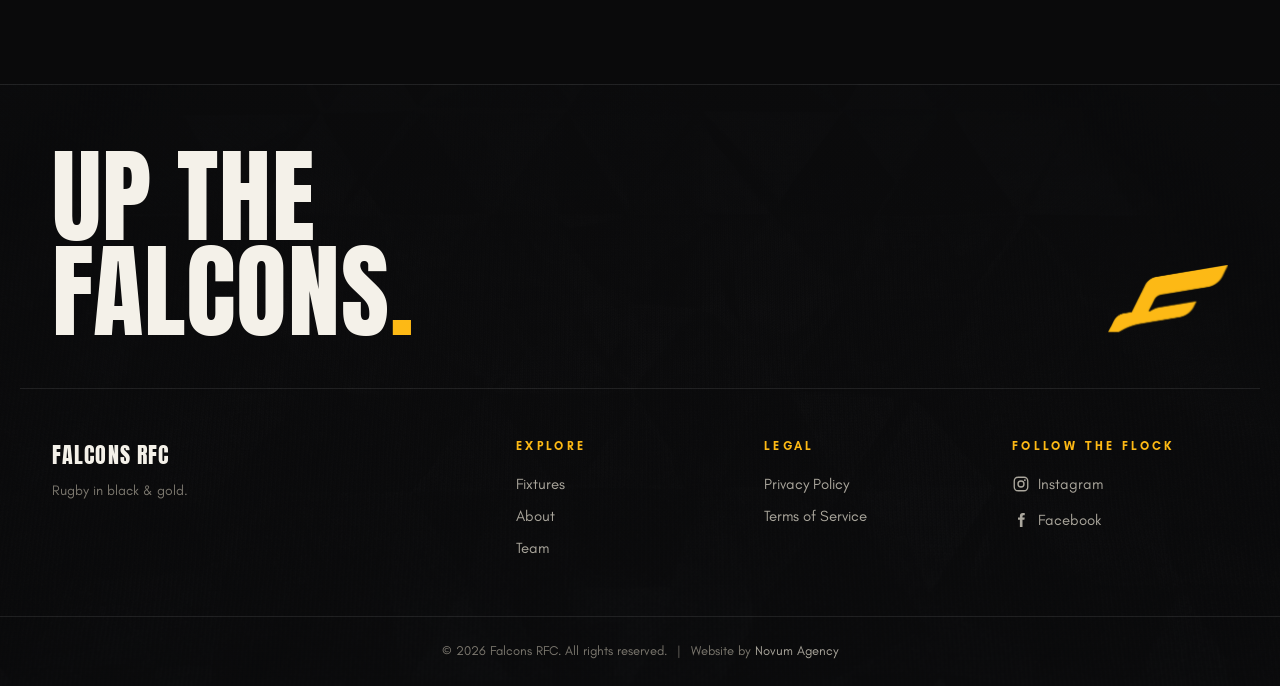
==== commit 4850bba2: "Move legal links to their own footer column; remove em dashes from copy - Privacy Policy and Terms o" ====
--- a/about.html
+++ b/about.html
@@ -213,6 +213,13 @@
           <li><a href="team.html">Team</a></li>
         </ul>
       </nav>
+      <div class="footer-col">
+        <h3>Legal</h3>
+        <ul>
+          <li><a href="privacy.html">Privacy Policy</a></li>
+          <li><a href="terms.html">Terms of Service</a></li>
+        </ul>
+      </div>
       <div class="footer-col" id="footer-social">
         <h3>Follow the Flock</h3>
         <ul>
--- a/css/style.css
+++ b/css/style.css
@@ -1945,6 +1945,87 @@
   margin-bottom: var(--s-2);
 }
 
+/* --------------------------------------------------------------------------
+   13b2. LEGAL PAGES — privacy.html, terms.html. Plain prose, no photo hero:
+   these pages exist to be read, not to sell the club.
+   -------------------------------------------------------------------------- */
+.legal-top {
+  padding-block: calc(var(--header-h) + 3rem) var(--s-4);
+  border-bottom: 1px solid var(--line);
+}
+.legal-top__title {
+  font-family: var(--font-display);
+  font-weight: 400;
+  font-size: clamp(2.5rem, 8vw, 4rem);
+  line-height: 1;
+  text-transform: uppercase;
+}
+.legal-top__updated {
+  margin-top: var(--s-2);
+  font-size: 0.875rem;
+  color: var(--text-faint);
+}
+
+.legal {
+  display: grid;
+  gap: var(--s-5);
+  max-width: 70ch;
+}
+.legal__section {
+  display: grid;
+  gap: var(--s-2);
+  padding-top: var(--s-4);
+  border-top: 1px solid var(--line);
+}
+.legal__section:first-child {
+  padding-top: 0;
+  border-top: 0;
+}
+.legal h2 {
+  font-family: var(--font-display);
+  font-weight: 400;
+  font-size: 1.375rem;
+  letter-spacing: 0.02em;
+  text-transform: uppercase;
+  color: var(--gold);
+}
+.legal h3 {
+  font-family: var(--font-display);
+  font-weight: 400;
+  font-size: 1.0625rem;
+  letter-spacing: 0.02em;
+  text-transform: uppercase;
+  margin-top: var(--s-1);
+}
+.legal p,
+.legal li {
+  color: var(--text-muted);
+}
+.legal p strong {
+  color: var(--text);
+}
+.legal ul {
+  display: grid;
+  gap: 0.5rem;
+  padding-left: 1.25rem;
+}
+.legal li {
+  list-style: disc;
+}
+.legal a {
+  text-decoration: underline;
+  text-underline-offset: 0.15em;
+}
+.legal__note {
+  padding: var(--s-3);
+  background: var(--ink-900);
+  border-left: 3px solid var(--gold);
+  font-size: 0.9375rem;
+}
+.legal__note p {
+  color: var(--text-muted);
+}
+
 .squad {
   display: grid;
   gap: var(--s-6);
@@ -2233,7 +2314,7 @@
 .footer-brand { grid-column: 1 / -1; }
 @media (min-width: 768px) {
   .footer-grid {
-    grid-template-columns: 2fr 1fr 1fr;
+    grid-template-columns: 2fr 1fr 1fr 1fr;
     gap: var(--s-4);
     padding-block: var(--s-5);
   }
@@ -2310,6 +2391,10 @@
 @media (max-width: 560px) {
   .footer-legal__sep { display: none; }
 }
+
+/* Privacy/Terms now live in their own "Legal" footer-col (next to
+   Explore), styled by the existing .footer-col rules — not down here
+   under the copyright line. */
 
 .noscript-note {
   padding: var(--s-3);
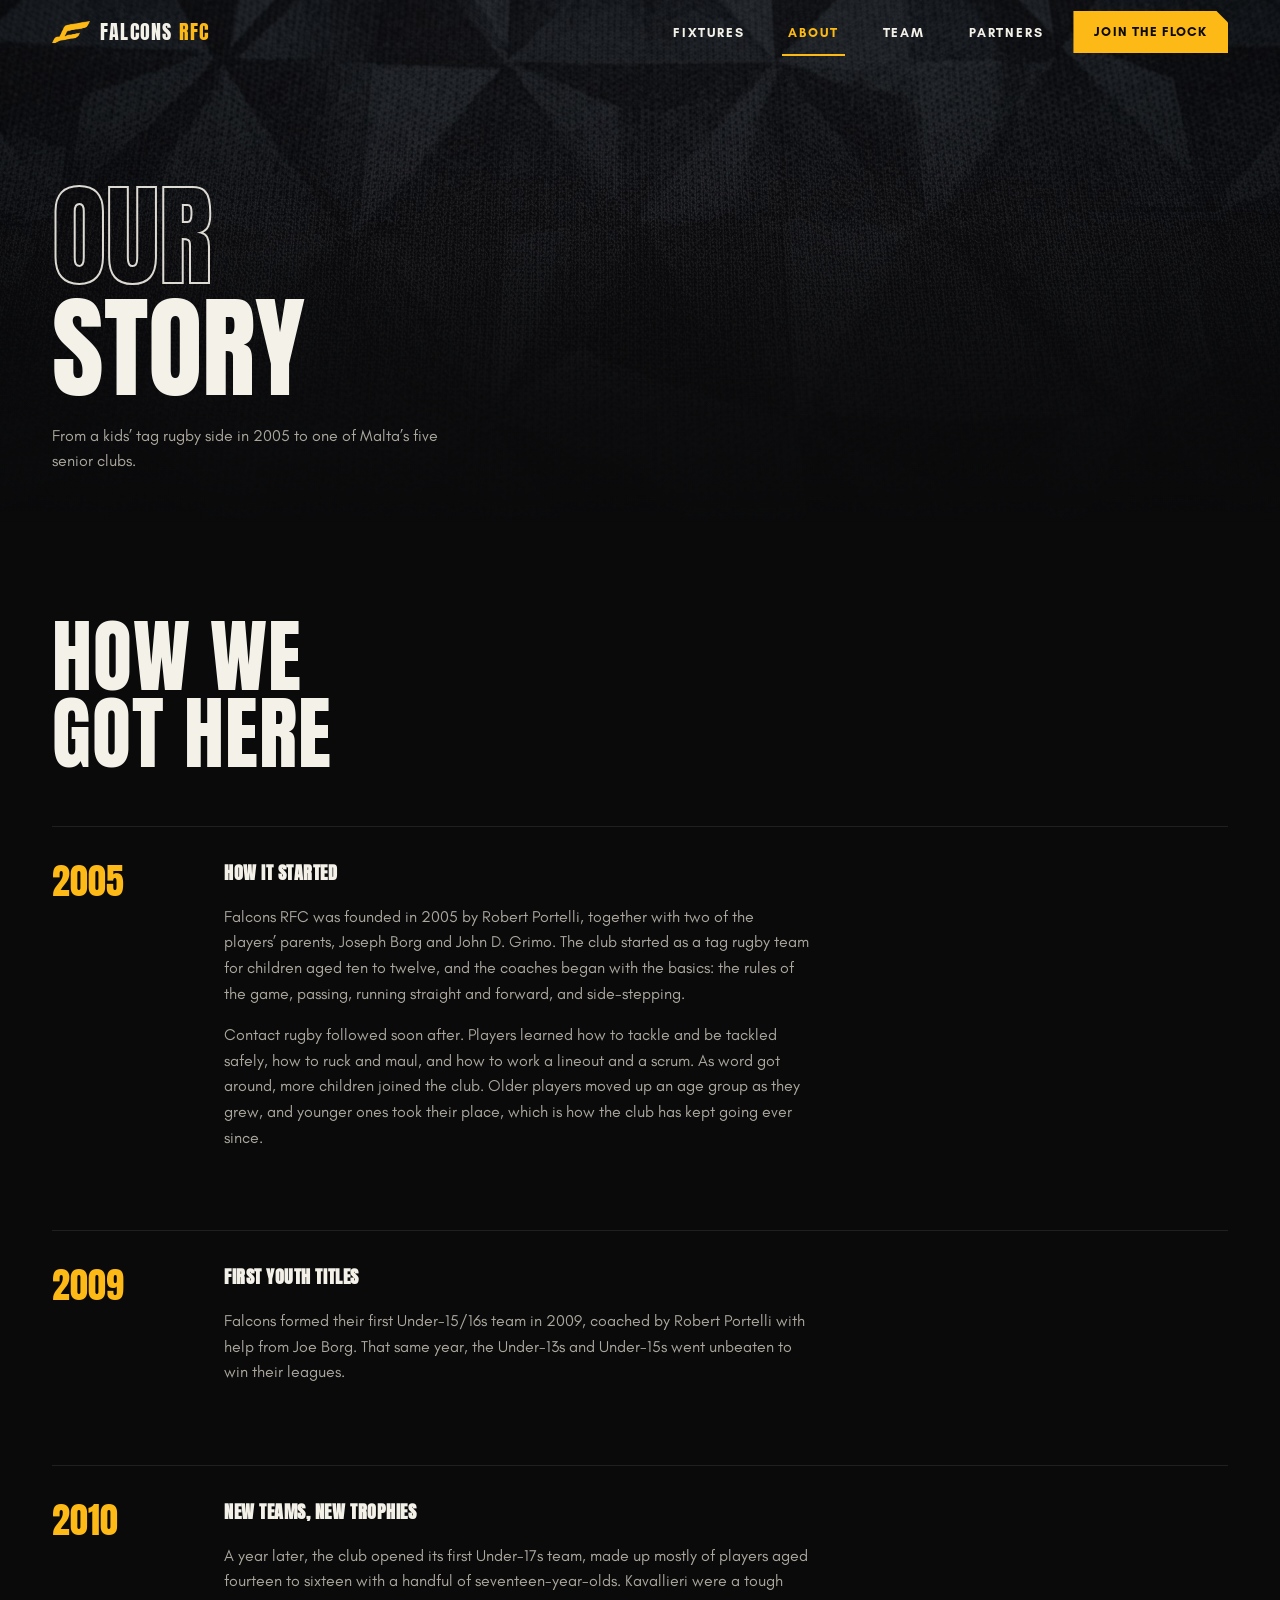
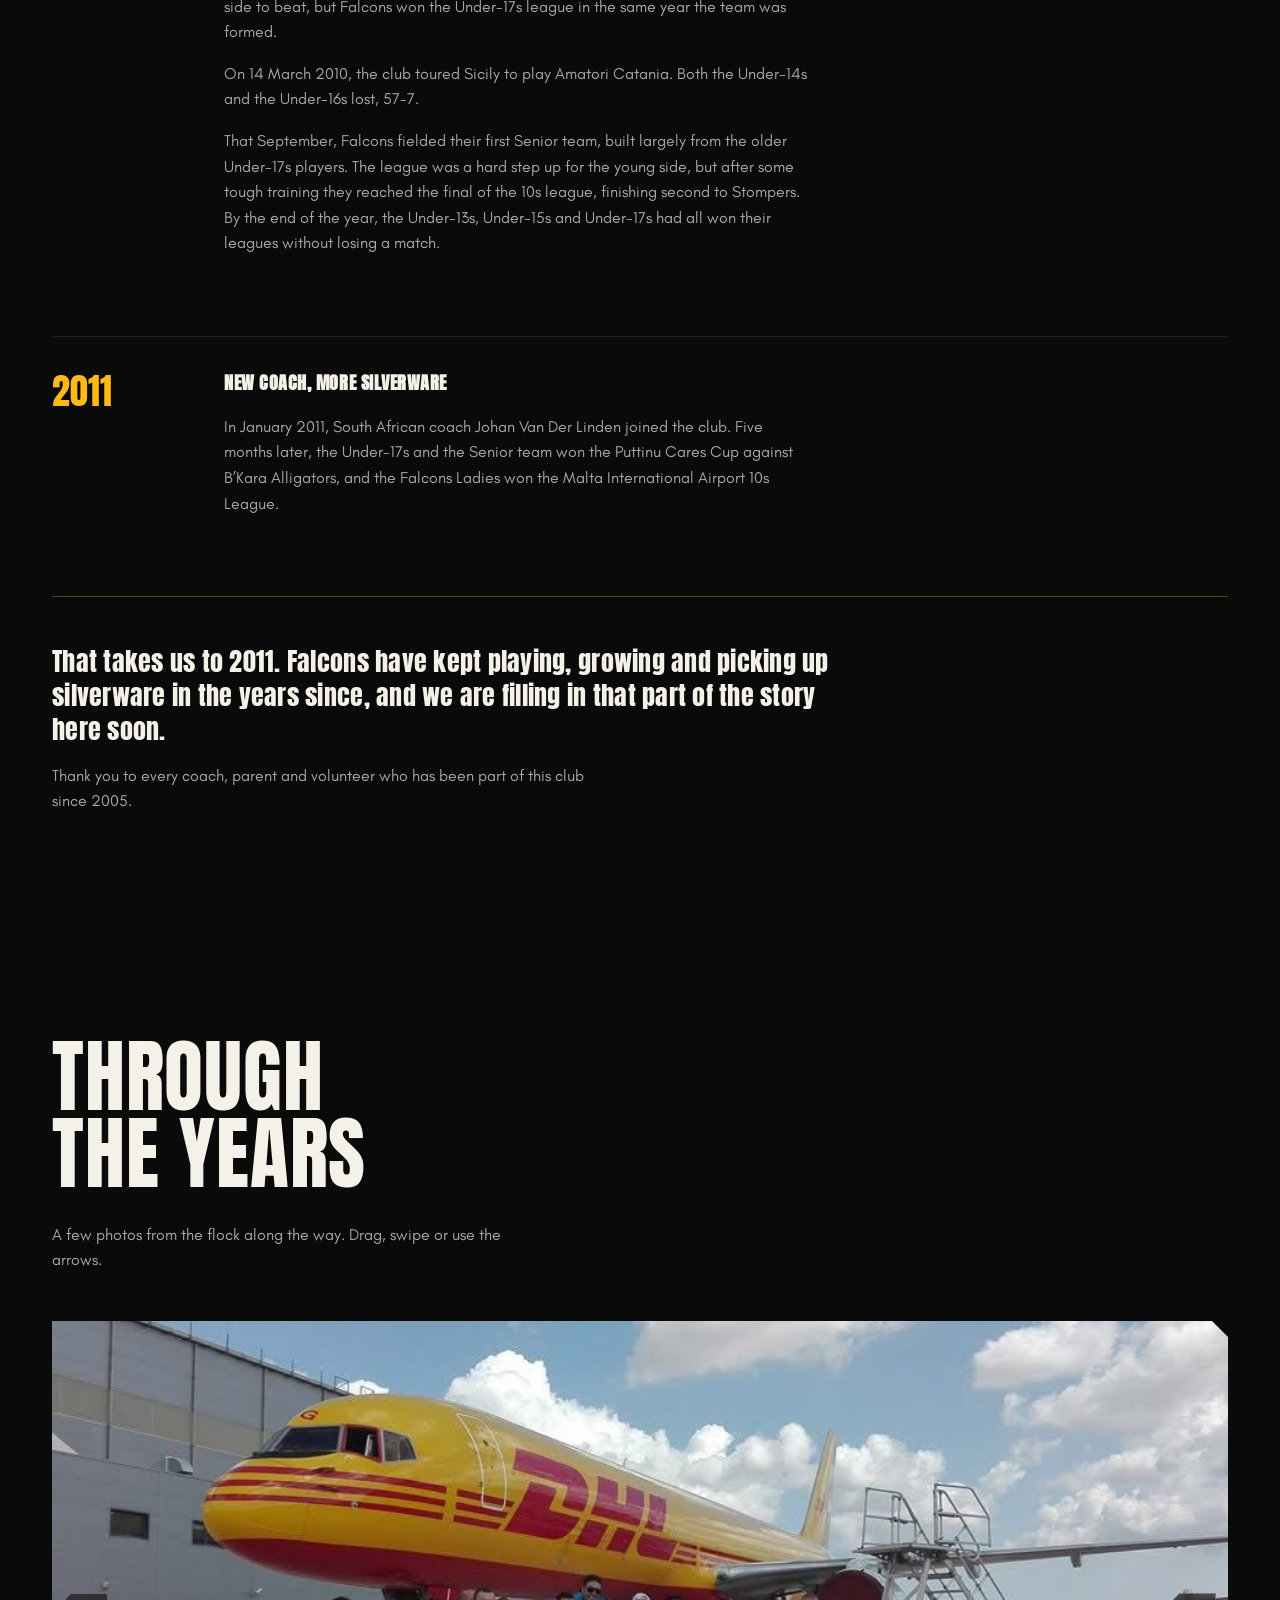
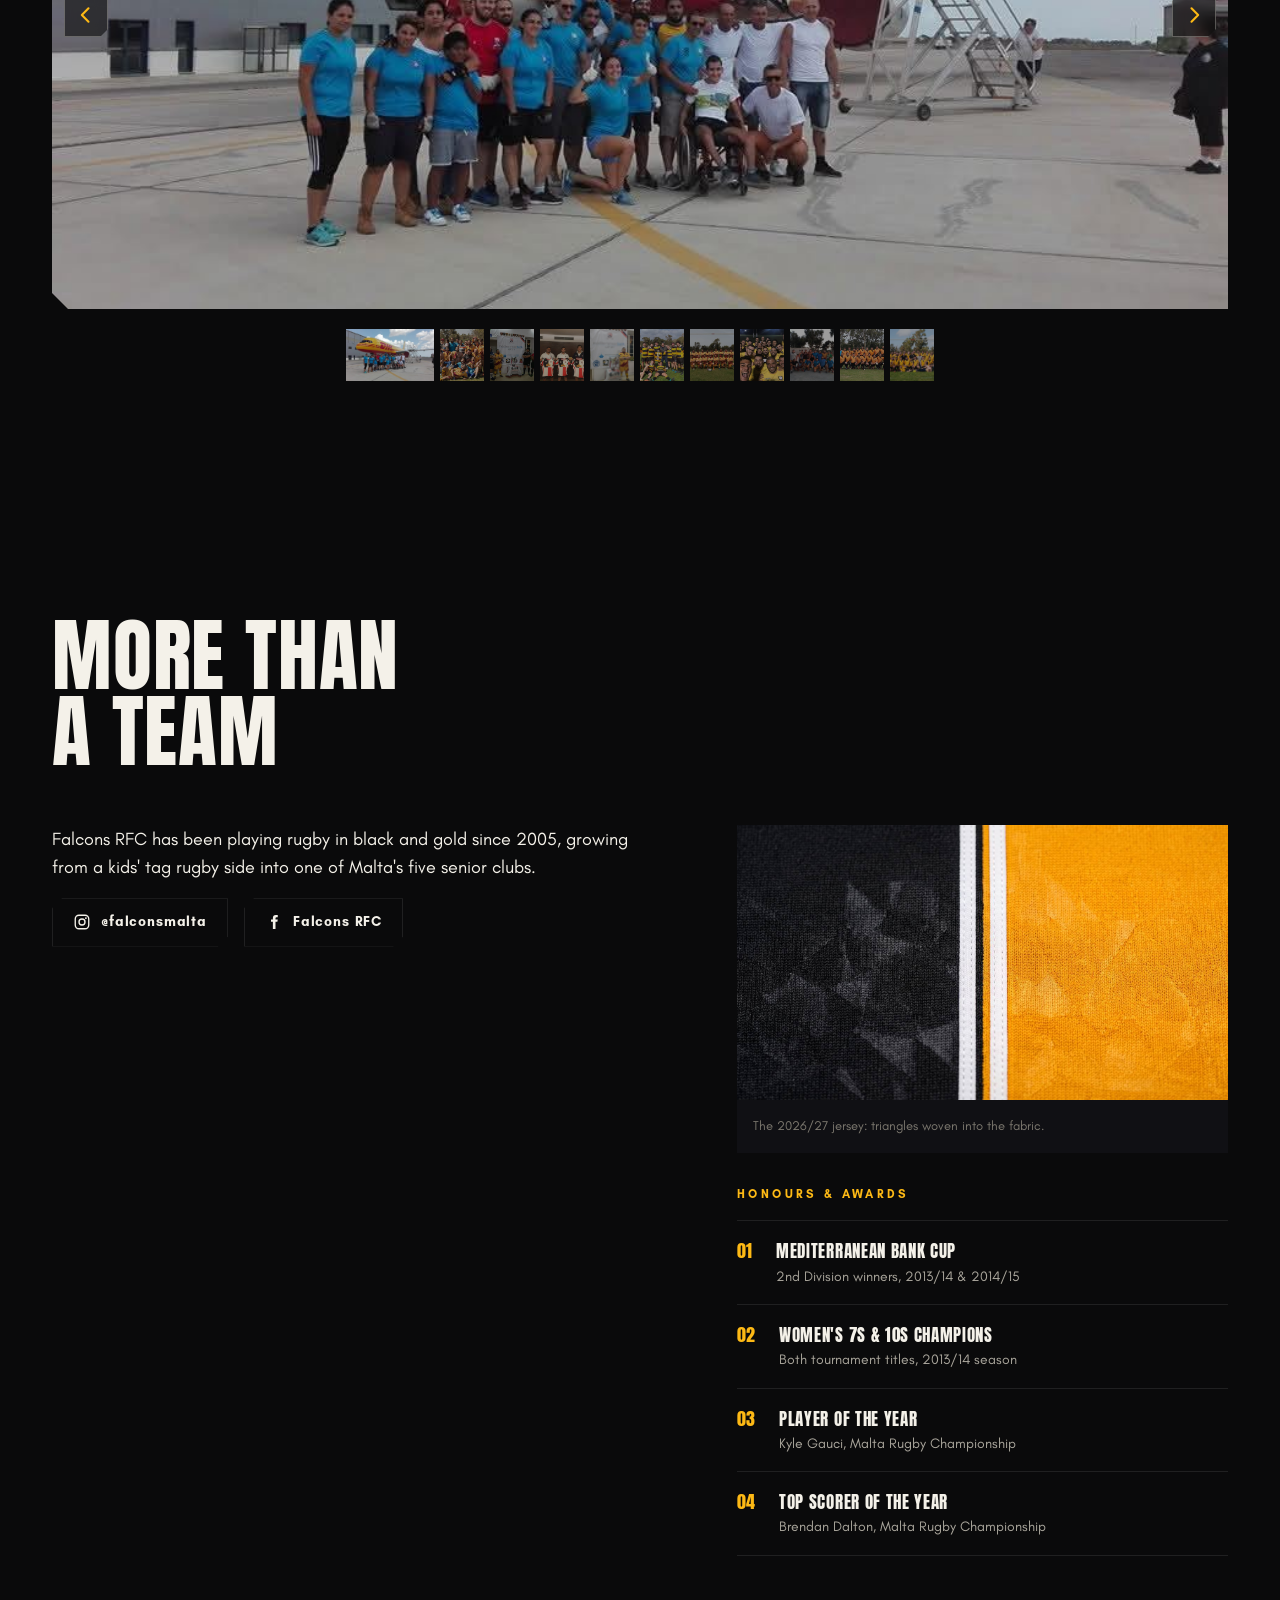
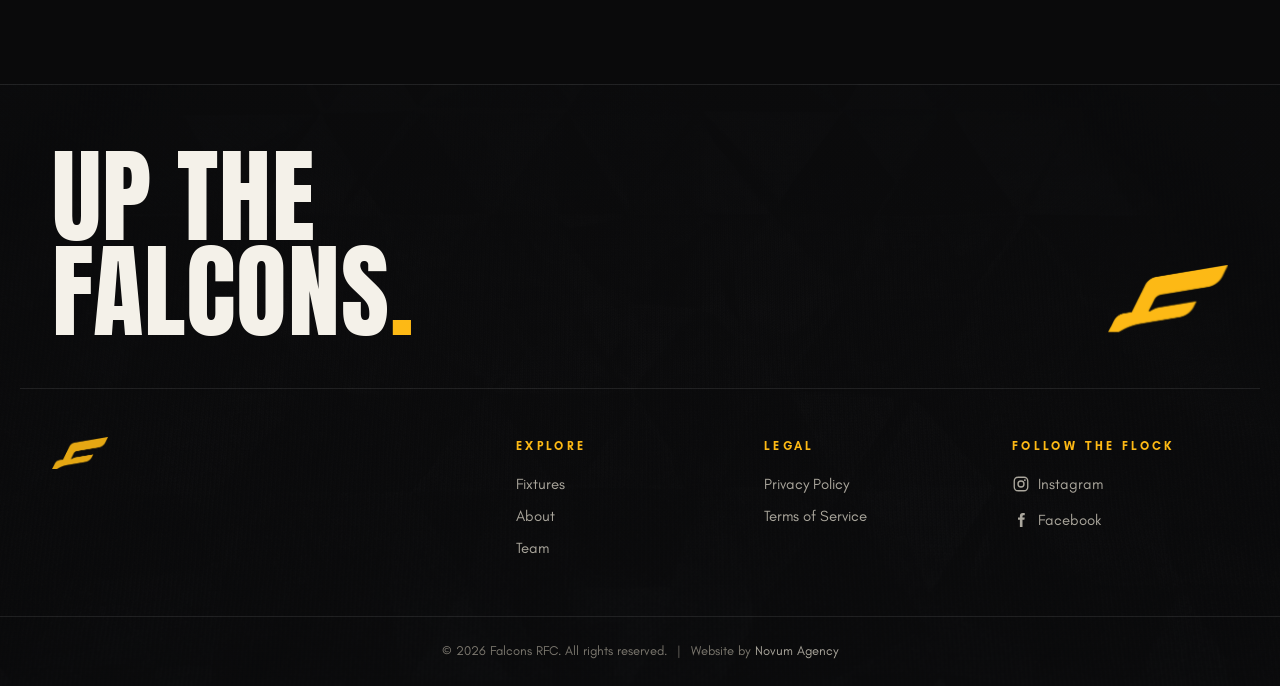
==== commit aaf6f040: "Replace footer club name with the Falcons mark, drop the tagline footer-brand now shows the falcon l" ====
--- a/about.html
+++ b/about.html
@@ -202,8 +202,7 @@
     </div>
     <div class="container footer-grid">
       <div class="footer-brand">
-        <p class="footer-brand__name">Falcons RFC</p>
-        <p class="footer-brand__line">Rugby in black &amp; gold.</p>
+        <img class="footer-brand__mark" src="assets/img/falcons-mark.png" alt="Falcons RFC" width="56" height="31" loading="lazy" />
       </div>
       <nav class="footer-col" aria-label="Footer">
         <h3>Explore</h3>
--- a/css/style.css
+++ b/css/style.css
@@ -2321,16 +2321,10 @@
   .footer-brand { grid-column: auto; }
 }
 
-.footer-brand__name {
-  font-family: var(--font-display);
-  font-size: 1.375rem;
-  letter-spacing: 0.05em;
-  text-transform: uppercase;
-}
-.footer-brand__line {
-  margin-top: 0.5rem;
-  font-size: 0.875rem;
-  color: var(--text-faint);
+.footer-brand__mark {
+  width: 3.5rem;
+  height: auto;
+  opacity: 0.9;
 }
 
 .footer-col h3 {
